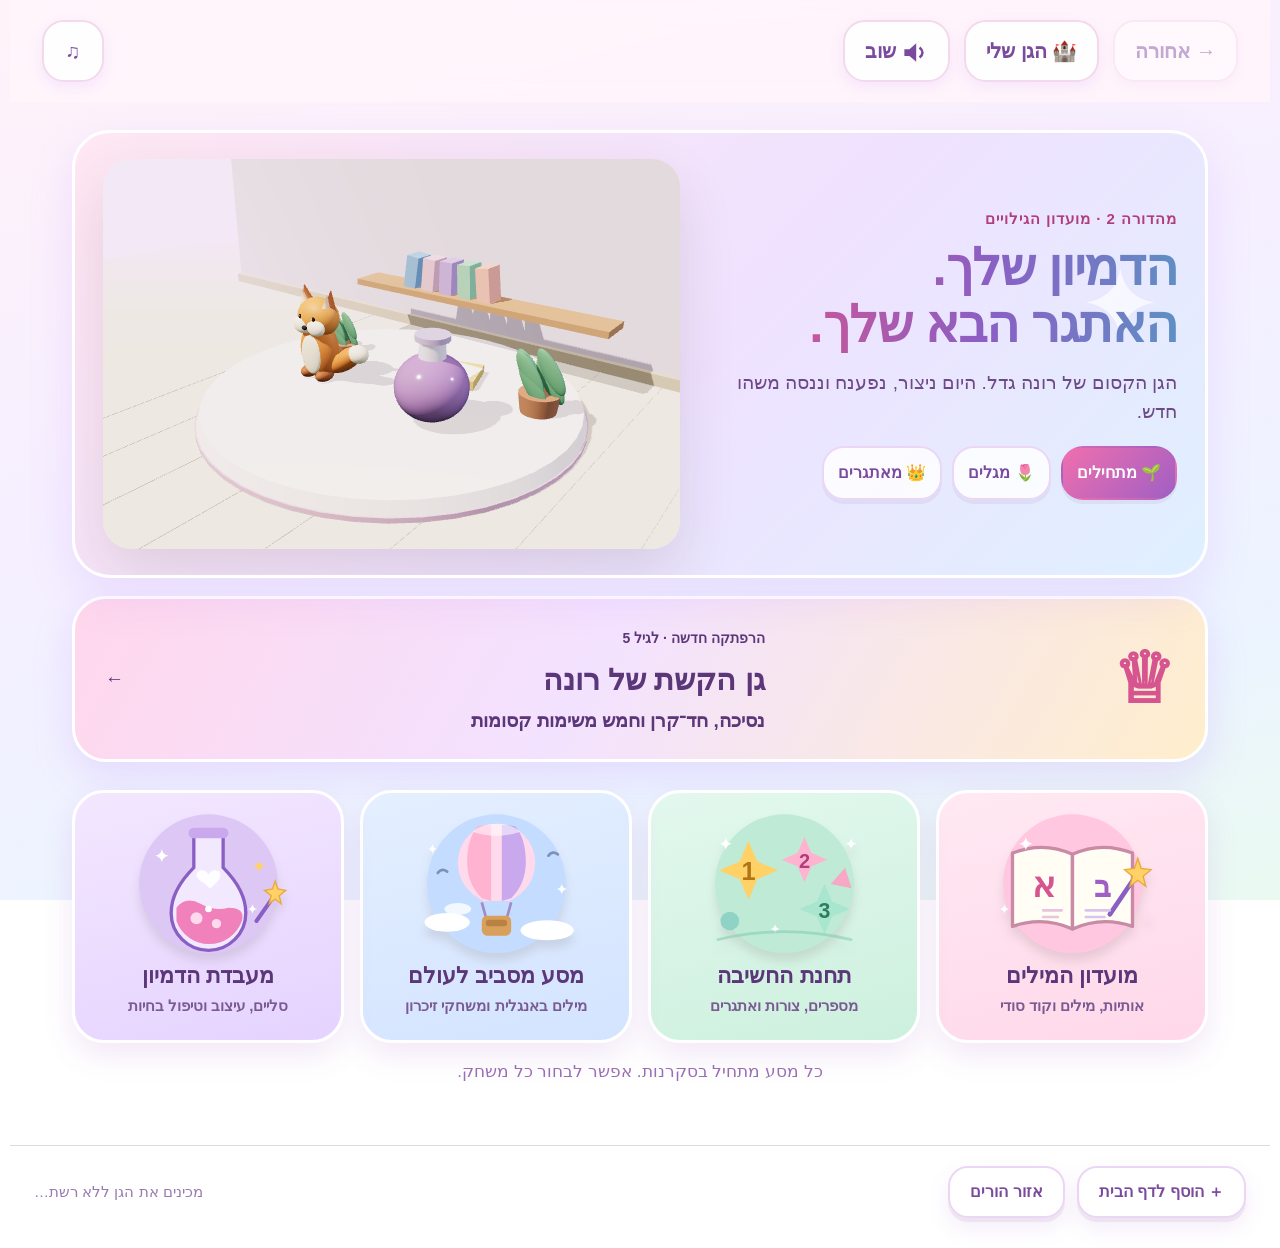
==== index.html @ da466447 "Update index.html" ====
<!doctype html><html lang="he" dir="rtl"><head><meta charset="utf-8"><meta name="viewport" content="width=device-width,initial-scale=1"><meta name="theme-color" content="#a05fc4"><meta name="description" content="בוחרים, משחקים ויוצרים: עולם קטן של אותיות, מספרים ואנגלית. בלי חשבונות, בלי פרסומות."><title>הגן הקסום של רונה</title><link rel="manifest" href="manifest.webmanifest"><link rel="icon" href="icon.svg"><link rel="stylesheet" href="style.css"><link rel="stylesheet" href="v2.css"><link rel="stylesheet" href="graphics.css"><link rel="stylesheet" href="village.css"><link rel="stylesheet" href="magic.css"></head><body><header><button id="home" aria-label="הביתה">🏰 <span>הגן שלי</span></button><button id="repeat" aria-label="לשמוע שוב את ההוראה">◖)) <span>שוב</span></button><button id="sound" aria-label="השתקת קול" aria-pressed="false">♫</button></header><main id="app" tabindex="-1"><section class="loading-state" role="status"><h1>מועדון הגילויים של רונה</h1><p>פותחים את המחברות ומכינים את המעבדות…</p></section></main><footer><button id="install">＋ הוסף לדף הבית</button><button id="parents">אזור הורים</button><span id="offline" role="status">מכינים את הגן ללא רשת…</span></footer><dialog id="modal"><div id="modalBody"></div><button id="closeModal">סגירה</button></dialog><audio id="voice" preload="none"></audio><script defer src="voice-0.js"></script><script defer src="voice-1.js"></script><script defer src="voice-2.js"></script><script defer src="voice-3.js"></script><script defer src="voice-4.js"></script><script defer src="voice-5.js"></script><script defer src="voice-6.js"></script><script defer src="voice-7.js"></script><script defer src="voice-8.js"></script><script defer src="voice-9.js"></script><script defer src="voice-10.js"></script><script defer src="voice-11.js"></script><script defer src="voice-12.js"></script><script defer src="app.js"></script><script defer src="voice-v2-0.js"></script><script defer src="voice-v2-1.js"></script><script defer src="voice-v2-2.js"></script><script defer src="voice-v2-3.js"></script><script defer src="voice-v2-4.js"></script><script defer src="voice-v2-5.js"></script><script defer src="voice-v2-6.js"></script><script defer src="voice-v2-7.js"></script><script defer src="voice-v2-8.js"></script><script defer src="voice-v2-9.js"></script><script defer src="voice-v2-10.js"></script><script defer src="voice-v2-11.js"></script><script defer src="voice-v2-12.js"></script><script defer src="voice-v2-13.js"></script><script defer src="voice-v2-14.js"></script><script defer src="voice-v2-15.js"></script><script defer src="voice-v2-16.js"></script><script defer src="voice-v2-17.js"></script><script defer src="voice-v2-18.js"></script><script defer src="voice-v2-19.js"></script><script defer src="voice-extra-0.js"></script><script defer src="voice-extra-1.js"></script><script defer src="voice-extra-2.js"></script><script defer src="voice-extra-3.js"></script><script defer src="v2.js"></script><script defer src="graphics-pack-0.js"></script><script defer src="graphics-pack-1.js"></script><script defer src="graphics-pack-2.js"></script><script defer src="graphics-pack-3.js"></script><script defer src="graphics-pack-4.js"></script><script defer src="graphics-pack-5.js"></script><script defer src="graphics-pack-6.js"></script><script defer src="graphics-pack-7.js"></script><script defer src="graphics-pack-8.js"></script><script defer src="graphics-pack-9.js"></script><script defer src="graphics-pack-10.js"></script><script defer src="graphics-pack-11.js"></script><script defer src="graphics-pack-12.js"></script><script defer src="graphics-pack-13.js"></script><script defer src="graphics.js"></script><script defer src="village-voice-0.js"></script><script defer src="village-voice-1.js"></script><script defer src="village-voice-2.js"></script><script defer src="village-voice-3.js"></script><script defer src="village-voice-4.js"></script><script defer src="village-voice-5.js"></script><script defer src="village-voice-6.js"></script><script defer src="village-voice-7.js"></script><script defer src="village-voice-8.js"></script><script defer src="village-voice-9.js"></script><script defer src="village-voice-10.js"></script><script defer src="village-voice-11.js"></script><script defer src="village-voice-12.js"></script><script defer src="village-voice-13.js"></script><script defer src="village-voice-14.js"></script><script defer src="village-voice-15.js"></script><script defer src="village-voice-16.js"></script><script defer src="village-voice-17.js"></script><script defer src="village.js"></script><script defer src="magic.js"></script><script defer src="voice-achernar-0.js"></script><script defer src="voice-achernar-1.js"></script><script defer src="voice-achernar-2.js"></script><script defer src="voice-achernar-3.js"></script><script defer src="voice-achernar-4.js"></script><script defer src="voice-achernar-5.js"></script><script defer src="voice-achernar-6.js"></script><script defer src="voice-achernar-7.js"></script></body></html>
---- style.css ----
:root{--ink:#332b42;--purple:#6b4d89;--light:#f8f2ff;--mint:#dcf1e6;--pink:#fce3e8;--gold:#ffdc91}*{box-sizing:border-box}body{margin:0;background:#fffaf3;color:var(--ink);font-family:Arial,'Noto Sans Hebrew',sans-serif;font-size:19px;line-height:1.5}button{font:inherit;color:inherit;cursor:pointer;min-width:56px;min-height:56px;border:0;border-radius:20px;background:white;padding:12px 20px;box-shadow:0 3px 0 #00000012;touch-action:manipulation}button:hover{filter:brightness(.97)}button:focus-visible{outline:4px solid var(--purple);outline-offset:4px}button:disabled{opacity:.55;cursor:default}header{display:flex;gap:10px;max-width:1100px;margin:auto;padding:16px 24px;align-items:center}header button{background:#eee7f5}header #sound{margin-inline-start:auto}main{max-width:1040px;margin:0 auto;padding:12px 26px 32px;min-height:68vh}h1{font-size:clamp(30px,5vw,48px);line-height:1.2;margin:10px 0 16px;letter-spacing:-1px}h2{font-size:28px;margin:10px 0}p{margin:8px 0 20px}.eyebrow{color:#756287;font-size:17px;font-weight:bold}.hero{display:flex;align-items:center;gap:25px;padding:10px 0 22px}.hero .art{width:145px;height:150px;flex:none}.hero p{max-width:480px;color:#6b6076}.worlds{display:grid;grid-template-columns:repeat(4,1fr);gap:18px}.world{padding:20px 12px;text-align:center;border-radius:32px;min-height:260px;border:2px solid #fff;box-shadow:0 5px 0 #59436610}.world .art{width:130px;height:145px;display:block;margin:auto}.world strong{display:block;font-size:22px}.world small{display:block;font-size:17px;margin-top:5px}.he{background:#eee4fa}.math{background:#e0f1e8}.en{background:#ffeacb}.studio{background:#ffe4eb}.activity-head{display:flex;gap:20px;align-items:center}.activity-head .art{height:110px;width:100px}.games{display:grid;grid-template-columns:repeat(3,1fr);gap:16px;margin-top:24px}.game-card{text-align:start;padding:24px;border:2px solid #eee3f3;min-height:115px}.game-card b{font-size:25px;display:block}.game-card small{font-size:17px}.panel{background:white;border:2px solid #eee6e0;border-radius:30px;padding:25px;margin-top:20px}.choices{display:grid;grid-template-columns:repeat(3,1fr);gap:15px;max-width:650px;margin:20px auto}.choice{min-height:100px;background:var(--light);font-size:52px;border:3px solid transparent}.choice.chosen,.selected{border:3px solid var(--purple)!important;background:#eee2fa}.instruction{text-align:center;font-size:27px;font-weight:bold;margin:14px 0}.tools{display:flex;gap:12px;flex-wrap:wrap;justify-content:center;margin:18px 0}.primary{background:var(--purple);color:white}.soft{background:var(--mint)}.feedback{min-height:45px;text-align:center;font-size:23px;color:#4a6755;margin:15px 0}.big-symbol{font-size:100px;text-align:center;line-height:1.3}.objects{display:flex;gap:10px;flex-wrap:wrap;justify-content:center;padding:12px;direction:ltr;max-width:650px;margin:auto}.object{font-size:44px;min-width:68px;min-height:68px;background:#fff4db;padding:7px;border:3px solid transparent}.object.selected{background:#d9ede1}.equation{direction:ltr;unicode-bidi:isolate;text-align:center;font-size:36px;font-weight:bold}.memory{display:grid;grid-template-columns:repeat(4,1fr);gap:12px;max-width:660px;margin:20px auto}.memory button{height:100px;background:#eae0f5;font-size:36px}.memory .matched{background:#dceee1}.puzzle{display:grid;grid-template-columns:repeat(2,100px);gap:6px;justify-content:center;direction:ltr}.piece{padding:0;height:100px;width:100px;background:#f0e6fc;overflow:hidden;border:3px solid transparent}.piece svg{width:100%;height:100%}.write-layout{display:grid;grid-template-columns:130px 1fr;gap:20px;align-items:start}.model{background:#f2eaf8;border-radius:24px;padding:10px;text-align:center}.model svg{width:100%;height:120px}.drawing{display:block;width:100%;height:340px;background:#fffdf7;border:3px solid #d9c9e9;border-radius:24px;touch-action:none}.swatch{width:56px;height:56px;border:3px solid #fff;padding:0}.swatch[aria-pressed=true]{outline:3px solid var(--purple)}.guide{color:#6e6475;font-size:16px}.recording{background:#fff0f1!important;border:3px solid #b34455!important}.record-row{border-top:1px solid #eee;padding-top:14px;margin-top:22px}.record-row p{font-size:16px;text-align:center}footer{max-width:1100px;margin:auto;padding:20px 24px 30px;display:flex;gap:12px;align-items:center;flex-wrap:wrap;color:#6e6475;font-size:15px}footer button{font-size:16px;background:#f1eaf5}footer span{margin-inline-start:auto}dialog{border:0;border-radius:28px;padding:28px;max-width:590px;width:calc(100% - 30px);color:var(--ink);max-height:90vh;overflow:auto}dialog::backdrop{background:#332b4277}dialog p{font-size:17px}dialog button{margin:5px}.flowers{font-size:30px}.song{white-space:pre-line;text-align:center;font-size:25px;line-height:1.9}.toast{text-align:center}.print-only{display:none}@media(min-width:1100px){.worlds{gap:22px}.world{min-height:290px}}@media(max-width:700px){body{font-size:18px}header{padding:12px;gap:8px}header button{padding:10px 13px}main{padding:8px 16px 20px}.hero{gap:12px}.hero .art{width:95px;height:120px}.hero p{font-size:17px}.worlds{grid-template-columns:repeat(2,1fr);gap:12px}.world{padding:16px 8px;min-height:220px;border-radius:26px}.world .art{width:110px;height:120px}.world strong{font-size:20px}.world small{font-size:15px}.games{grid-template-columns:repeat(2,1fr);gap:12px}.game-card{padding:16px}.game-card b{font-size:21px}.panel{padding:16px}.instruction{font-size:23px}.choice{font-size:42px;min-height:90px}.choices{gap:10px}.activity-head .art{width:75px;height:95px}.write-layout{grid-template-columns:1fr}.model{display:flex;align-items:center;justify-content:center;gap:12px}.model svg{width:80px;height:80px}.drawing{height:300px}.memory{gap:8px}.memory button{font-size:28px;height:82px;padding:6px}.object{font-size:36px;min-width:60px}footer{padding:14px 16px}footer span{width:100%;margin:0}.tools button{padding:10px 15px}.big-symbol{font-size:80px}}@media(max-width:350px){header span{display:none}.world strong{font-size:18px}.world .art{width:90px}.game-card b{font-size:19px}.panel{padding:12px}.choices{grid-template-columns:repeat(2,1fr)}}@media(prefers-reduced-motion:no-preference){.world:hover .art{transform:translateY(-5px);transition:.2s}.draw-stroke{stroke-dasharray:250;stroke-dashoffset:250;animation:trace 3s linear infinite}@keyframes trace{to{stroke-dashoffset:0}}}@media print{body>*{display:none!important}.print-only{display:block!important;direction:rtl}.print-only h1{font-size:35px}.print-row{display:flex;justify-content:space-around;font-size:100px;border-bottom:1px dotted #aaa;padding:25px}.trace{color:#ddd;-webkit-text-stroke:1px #777}}
[hidden]{display:none!important}main:focus{outline:none}.symbol-icon{width:1em;height:1em;display:inline-block;vertical-align:-.1em}.choice .symbol-icon{width:1.15em;height:1.15em}.memory .symbol-icon{width:1.4em;height:1.4em}.object .symbol-icon{width:1em;height:1em}
.menu-choice{position:relative;display:flex;gap:8px}.menu-choice .game-card{flex:1;width:100%;padding-inline-end:65px}.preview{position:absolute;inset-inline-end:8px;bottom:10px;background:#eee5f6;padding:8px;min-width:48px}.session-garden{display:flex;gap:5px;justify-content:center;min-height:30px}.session-garden .symbol-icon{width:30px;height:30px}.celebrate{animation:bloom .5s ease-out}.draw-stroke{animation-iteration-count:2!important;animation-fill-mode:forwards}.game-card b{font-size:24px}header{padding-top:max(16px,env(safe-area-inset-top))}@keyframes bloom{50%{transform:scale(1.12)}}@media(max-width:700px){.games{grid-template-columns:1fr}.game-card b{font-size:23px}.menu-choice .game-card{min-height:95px}.preview{bottom:20px}.drawing{height:340px}.record-row p{font-size:17px;color:#574d61}}
@page{size:A4;margin:15mm}@media print{.print-only h1{font-size:28px}.print-row{font-size:86px;padding:18px;break-inside:avoid}.print-only p{font-size:16px}.print-row .trace{color:#ddd!important}}
.choice small{font-weight:normal;line-height:1.8}.piece{border-radius:16px}.session-garden:empty{min-height:8px}
.lotto{display:grid;grid-template-columns:repeat(3,1fr);gap:12px;max-width:540px;margin:auto}.lotto .choice{min-height:92px;font-size:40px}.lotto .matched{background:#dcf1e6;border:3px solid #497b65}.home-garden{display:flex;flex-wrap:wrap;gap:5px;margin-top:20px;align-items:center}.home-garden .symbol-icon{width:32px;height:32px}.sequential{stroke-dasharray:1!important;stroke-dashoffset:1;animation-timing-function:linear;animation-fill-mode:forwards}@keyframes stroke0{0%{stroke-dashoffset:1}30%,100%{stroke-dashoffset:0}}@keyframes stroke1{0%,33%{stroke-dashoffset:1}63%,100%{stroke-dashoffset:0}}@keyframes stroke2{0%,66%{stroke-dashoffset:1}96%,100%{stroke-dashoffset:0}}
---- v2.css ----
:root{--ink:#243346;--purple:#536b91;--light:#f0f4f8;--mint:#d9ece5;--gold:#e9bd72}body{background:#f5f3ef;color:var(--ink);font-size:18px}button{border-radius:12px;min-height:52px;box-shadow:none;border:1px solid #dce1e5;font-weight:600}header{max-width:1260px;padding:20px 32px;border-bottom:1px solid #d9dde1}header button,footer button{background:transparent}main{max-width:1200px;padding:28px 32px 45px}h1{font-size:clamp(30px,4.3vw,52px);letter-spacing:-1px;line-height:1.12}h2{font-size:26px}.eyebrow{color:#607085;letter-spacing:.5px;font-size:14px}.v2hero{justify-content:space-between;min-height:310px;gap:50px}.v2hero>div{max-width:650px}.v2hero h1{font-size:clamp(35px,4.7vw,64px);line-height:1.1}.v2hero p{font-size:19px;max-width:550px}.scene{width:220px;flex:none}.v2hero>.scene{width:290px}.worlds{gap:18px}.world{position:relative;padding:15px 20px 22px;text-align:right;border-radius:18px;border:1px solid #fff;min-height:330px;box-shadow:0 5px 20px #26364b08}.world .scene{width:100%;height:180px;display:block;margin:0 auto 8px}.world strong{font-size:23px;line-height:1.2}.world small{font-size:15px;min-height:45px;margin:12px 0}.world-number{position:absolute;top:15px;right:17px;font-size:13px;letter-spacing:2px}.enter{display:block;font-size:14px}.he{background:#f3e3c9}.math{background:#dcece7}.en{background:#dee5f3}.studio{background:#eadff0}.discovery{padding:22px 0;color:#687587;font-size:16px}.levelbar{display:flex;gap:6px;flex-wrap:wrap}.levelbar button{font-size:15px;min-height:44px;padding:8px 16px;background:transparent;border-color:#b7c1ce}.levelbar button[aria-pressed=true]{background:#263e58;color:#fff;border-color:#263e58}.activity-head{gap:30px}.activity-head>.scene{width:180px}.games{grid-template-columns:repeat(2,1fr);gap:16px}.game-card{min-height:148px;padding:26px 74px 26px 65px!important;position:relative;background:#fff;border:1px solid #dce1e5;border-radius:16px}.game-number{position:absolute;right:22px;top:32px;font-size:18px;color:#8390a0}.game-card b{font-size:25px}.game-card small{font-size:17px;color:#6b7888;display:block;margin-top:8px}.game-arrow{position:absolute;left:24px;top:28px}.preview{bottom:12px;background:#f1f4f8;border:0;min-width:44px;min-height:44px;padding:8px}.title-row{display:flex;justify-content:space-between;align-items:center;gap:12px}.mission{font-size:14px;background:#e4e9ee;border-radius:30px;padding:7px 14px;white-space:nowrap}.top-tools{justify-content:space-between;margin:16px 0}.top-tools>button{min-height:44px;font-size:15px}.panel{border:1px solid #dae0e6;border-radius:20px;box-shadow:0 12px 36px #24334605;padding:28px;background:#fff}.instruction{font-size:23px;font-weight:500;line-height:1.5}.choice{background:#eef3f7;border-radius:14px;border:2px solid transparent;font-size:48px}.feedback{color:#345d5c;font-size:21px}.feedback:empty{min-height:0;margin:0}.success-mark{display:inline-grid;place-items:center;background:#d9ece4;border-radius:50%;width:35px;height:35px;margin-left:8px}.primary{background:#2f536d;color:#fff;border-color:#2f536d}.game-write,.game-firstwords{background:#fffdf7}.notebook-label{font-size:40px;font-weight:bold;margin-bottom:14px}.notebook-label small{font-size:14px;font-weight:normal;color:#718092;display:block}.drawing.notebook{height:410px;border:1px solid #b9cbd9;border-radius:8px}.word-postcard{text-align:center;background:#f3e7d3;border-radius:14px;padding:24px}.word-model{font-size:62px;font-weight:bold;letter-spacing:8px}.word-slots{min-height:80px;font-size:52px;letter-spacing:14px;border-bottom:2px dashed #a69b83;max-width:450px;margin:auto}.letter-bank{display:flex;justify-content:center;gap:12px;flex-wrap:wrap}.letter-tile{font-size:36px;background:#fffaf0;width:72px;min-height:78px;border-bottom:4px solid #ddcda6}.blueprint{background:#e7f0f4;border-radius:16px;padding:24px;text-align:center}.shape-model{display:flex;justify-content:center;align-items:center;gap:10px;direction:ltr;min-height:150px}.geo{width:100px;height:100px}.shape-model>.geo:only-child{width:150px;height:150px}.shape-model .geo{max-width:19%}.missing{font-size:55px;color:#8b9fac}.shape-choices{grid-template-columns:repeat(4,1fr)}.shape-choices button{padding:14px}.shape-choices .geo{width:100%;max-width:100px}.rich-memory{max-width:800px;gap:12px}.rich-memory button{aspect-ratio:1.1;height:auto;min-height:95px;background:#344e70;color:white;border:2px solid #425e7f;border-radius:14px;box-shadow:0 4px 0 #273f5d;padding:12px}.rich-memory .flipped{background:#f6f3ea;color:#283b50;border-color:#d4cabc}.rich-memory .matched{background:#dcece4;border-color:#629484;box-shadow:0 4px 0 #9dbbad}.card-back{font-size:36px;color:#d6b67d}.card-back small{display:block;font-size:8px;letter-spacing:2px;color:#f2f3f6}.memory-header{display:flex;justify-content:space-between;gap:12px;font-size:16px}.dots{font-size:20px;line-height:1.5;display:block;word-break:break-all}.rich-memory .symbol-icon{width:65px;height:65px}.lab-layout,.fashion-layout{display:grid;grid-template-columns:1.5fr 1fr;gap:25px}.slime-stage{background:#f0e8f4;border-radius:16px;display:flex;flex-direction:column;justify-content:center;padding:15px}.lab-tag{font-size:11px;letter-spacing:1px;color:#796c86;display:block;text-align:center}#slimeSvg{width:100%;min-height:260px}.lab-controls{padding:10px}.lab-controls>button{width:100%;margin:8px 0}.slime-stage p{font-size:16px;text-align:center}.lab-controls .tools{justify-content:start}.stir{animation:stir .5s ease-out}@keyframes stir{25%{transform:rotate(3deg)}75%{transform:rotate(-3deg)}}.runway{background:linear-gradient(140deg,#d9e5ef,#f0e4db);border-radius:16px;text-align:center;padding:18px;position:relative}.fashion-doll{width:100%;max-width:320px;height:440px}.wardrobe h3{font-size:16px;color:#738092;margin:12px 0 5px}.wardrobe .tools{justify-content:start;gap:7px;margin:8px 0}.wardrobe button{font-size:15px;padding:8px 14px;min-height:45px}.wardrobe button[aria-pressed=true]{background:#dce8ef;border-color:#456d8a}#fashionCaption{font-size:16px}.zoo-scene{background:#dce7d5;border-radius:16px;height:330px;position:relative;overflow:hidden}.zoo-sky{position:absolute;inset:0 0 40%;background:#d9edf2}.zoo-scene:before,.zoo-scene:after{content:'';position:absolute;border-radius:50%;background:#89ac8e;width:170px;height:240px;top:40px;left:-40px}.zoo-scene:after{left:auto;right:-60px;background:#67988a}#animal{position:absolute;width:140px;height:140px;bottom:55px;left:calc(50% - 70px)}#animal .symbol-icon{width:100%;height:100%}.habitat{position:absolute;bottom:25px;left:10%;right:10%;display:flex;justify-content:space-around;align-items:end}.habitat span{font-size:14px;padding:10px 22px;background:#d49f6d;border-radius:0 0 40px 40px;color:#4b3c2d}.habitat .water-bowl{background:#78aebd}.habitat .shelter{border-radius:40px 40px 0 0;background:#b49270;padding:30px}.care-status{text-align:center;margin-top:20px}.care-step{display:inline-block;font-size:15px;padding:8px 14px;margin:4px;background:#f1f3f5;border-radius:20px}.care-step.complete{background:#d5e9dd}.bead-pattern{display:flex;justify-content:center;gap:10px;direction:ltr}.bead-pattern>span{width:28px;height:28px;border-radius:50%;display:block}#bracelet{width:100%;height:340px;max-width:650px;margin:auto;display:block}.game-beads{background:#faf5ef}.game-memory{background:#edf1f6}.game-zoo{background:#f8faf5}.game-slime{background:#faf7fc}.game-dress{background:#faf7f7}.game-shapes{background:#f5f9fb}footer{max-width:1260px;border-top:1px solid #d9dde1}.art{filter:saturate(.75)}
@media(max-width:800px){.worlds{grid-template-columns:repeat(2,1fr)}.v2hero{gap:20px}.v2hero>.scene{width:210px}.world{min-height:280px}.world .scene{height:140px}.lab-layout,.fashion-layout{grid-template-columns:1fr}.fashion-doll{height:370px}.wardrobe{padding:5px}.games{grid-template-columns:1fr}}
@media(max-width:540px){main{padding:18px 14px 30px}header{padding:12px}.v2hero{position:relative;display:block;padding-top:0}.v2hero h1{font-size:37px}.v2hero>div{position:relative;z-index:1}.v2hero>.scene{display:none}.v2hero p{font-size:17px}.world{padding:12px;min-height:280px}.world strong{font-size:20px}.world small{font-size:14px}.world .scene{height:125px}.world-number{font-size:10px}.activity-head{gap:10px}.activity-head>.scene{width:100px}.activity-head h1{font-size:30px}.activity-head p{font-size:16px}.levelbar{gap:5px}.levelbar button{font-size:14px;padding:7px 10px}.top-tools{justify-content:start}.panel{padding:16px}.game-card{padding-right:64px!important}.game-card b{font-size:23px}.title-row{align-items:start}.mission{font-size:12px;padding:6px 9px}h1{font-size:32px}.instruction{font-size:21px}.shape-choices{grid-template-columns:repeat(2,1fr)}.shape-model .geo{height:65px}.shape-model{gap:4px;min-height:100px}.blueprint{padding:12px}.rich-memory{gap:8px}.rich-memory button{min-height:62px;padding:5px}.rich-memory .symbol-icon{width:43px;height:43px}.card-back{font-size:26px}.card-back small{font-size:6px;letter-spacing:0}.memory-header{font-size:14px}.drawing.notebook{height:350px}.lab-controls{padding:0}.letter-tile{width:56px;min-height:65px}.letter-bank{gap:8px}.word-model{font-size:48px}.word-slots{font-size:42px;letter-spacing:8px}.word-postcard{padding:15px}.dots{font-size:13px}.zoo-scene{height:270px}.feedback{font-size:19px}.notebook-label{font-size:32px}}
@media(prefers-reduced-motion:reduce){*,*:before,*:after{animation:none!important;transition:none!important}}
.reward-label{display:block;font-size:16px;margin:10px 0;color:#607f77}.collection-shelf{border-top:1px solid #d3dbe0;padding:24px 0}.collection-shelf p{font-size:15px;color:#718092}.collection-shelf>div{display:flex;gap:12px;flex-wrap:wrap}.collection-badge{padding:18px;background:#e6e4dc;border:1px solid #d3cbb9;border-radius:16px;text-align:center;font-size:15px}.collection-badge b{display:block;font-size:30px;color:#b48c46}.legacy-scene{display:flex;gap:15px;align-items:center;padding:10px 20px;margin:-5px 0 18px;background:#e4edf1;border-radius:12px;font-size:17px;color:#51697e}.legacy-scene .scene{height:95px;width:120px}.game-lotto{background:#f0f5f1}.game-shop{background:#f4ede2}.game-quantity{background:#e8f0ec}.game-english,.game-alphabet{background:#e9eff8}.game-puzzle,.game-find{background:#f8f1e4}.game-draw{background:#efe9f3}.game-song{background:#e8eef6}.game-puzzle .puzzle{filter:saturate(.65)}.game-lotto .lotto button{border:1px solid #b6c9c3;background:#e0ece7}.game-shop .object,.game-quantity .object{background:#e2e7db;border-color:#d2dacb}.skip-voice{font-size:14px!important;min-height:44px!important;padding:6px 12px}.recipe{font-size:19px;line-height:1.6;background:#fff8;border-radius:10px;padding:15px;margin:12px 0}.writing-cue{font-size:15px;color:#566e88;margin:0 0 8px}.habitat-detail{position:absolute;left:20px;top:20px;z-index:1;padding:14px;background:#fff9;border-radius:12px;font-size:17px}.zoo-scene[data-animal=ציפור]{background:repeating-linear-gradient(25deg,#a8bd94 0 25px,#b8cba7 25px 50px)}.zoo-scene[data-animal=חתולה]{background:#d3bca3}.zoo-scene[data-animal=חתולה] .zoo-sky{background:#f1e6dc}.unlock-note .symbol-icon{width:30px;height:30px}.shape-model .geo{filter:drop-shadow(0 4px 0 #1232)}
@media(min-width:850px){main.compact-notebook{padding-top:8px}.compact-notebook .eyebrow{font-size:12px}.compact-notebook h1{font-size:28px;margin:6px 0}.compact-notebook .top-tools{margin:7px 0;gap:8px}.compact-notebook .panel{margin-top:8px;padding:14px 20px}.compact-notebook .instruction{font-size:18px;margin:4px 0 8px}.compact-notebook .notebook-label{font-size:23px;margin:0 0 3px}.compact-notebook .drawing.notebook{height:245px}.compact-notebook .tools{margin:8px 0}.compact-notebook .record-row{margin-top:8px;padding-top:4px}.compact-notebook .record-row p{margin:4px 0;font-size:14px}.compact-notebook .record-row button{min-height:44px;padding:7px 12px}.compact-notebook .guide{font-size:13px;margin:6px 0}.compact-notebook .writing-cue{margin:0 0 4px}}
.loading-state{padding:35px 0;min-height:300px}.loading-state p{color:#64768a}.piece.selected{outline:5px solid #2f617b;outline-offset:3px;box-shadow:0 0 0 10px #d0e8ed;border-color:#264d69!important}.gate-question{font-size:30px;text-align:center}#adultAnswer{display:block;min-height:48px;width:100%;max-width:200px;margin:12px auto;border:2px solid #8598ab;border-radius:10px;font:inherit;padding:8px}
---- graphics.css ----
/* Three-dimensional spaces preserve the existing accessible game controls. */
.render-stage{position:relative;overflow:hidden;background:#f3e8f5;isolation:isolate}.render-stage>canvas{display:block;width:100%;height:100%;position:absolute;inset:0;touch-action:pan-y;z-index:1}.home-3d{width:55%;height:390px;flex:none;border-radius:28px;box-shadow:0 25px 55px #44312820}.hero-3d{gap:28px;align-items:center}.hero-3d>div:first-child{width:45%}.hero-3d>.scene{display:none}.hero-3d h1{font-size:clamp(35px,4vw,57px)}.hero-3d .home-3d{order:2}.render-stage.has-3d #slimeSvg,.render-stage.has-3d #doll,.render-stage.has-3d .zoo-sky,.render-stage.has-3d #animal,.render-stage.has-3d .habitat-detail{opacity:0;pointer-events:none}.slime-stage.render-stage{min-height:480px;padding:0}.slime-stage.render-stage canvas{height:100%;z-index:0}.slime-stage.has-3d .lab-tag{position:absolute;top:14px;left:10px;right:10px;z-index:2;background:#fff9;padding:8px;border-radius:12px}.slime-stage.has-3d .recipe{position:absolute;top:46px;left:14px;right:14px;z-index:2;background:#fffD;box-shadow:0 5px 15px #44312810;margin:0;font-size:16px}.slime-stage.has-3d #labStatus{position:absolute;bottom:8px;left:14px;right:14px;z-index:2;background:#fffD;padding:10px;border-radius:12px;margin:0;font-size:15px}.runway.render-stage{min-height:560px;padding:0}.runway.has-3d .lab-tag{position:absolute;top:14px;left:14px;right:14px;z-index:2;background:#fffA;padding:8px;border-radius:12px}.runway.has-3d #fashionCaption{position:absolute;bottom:0;left:14px;right:14px;z-index:2;background:#fffD;padding:12px;border-radius:12px;font-size:15px}.zoo-scene.render-stage{height:410px;border-radius:20px;box-shadow:inset 0 0 50px #41534220}.render-failed:after{content:'תצוגת איור מותאמת למכשיר';position:absolute;bottom:8px;left:12px;font-size:12px;color:#536b7d}.lab-controls{background:#fffA;border-radius:18px;padding:18px}.world{box-shadow:0 10px 25px #26364b12,inset 0 1px 0 #fff;transition:transform .2s}.world:hover{transform:translateY(-4px)}.world .scene{filter:drop-shadow(0 8px 5px #48352d20)}.game-card{box-shadow:0 8px 20px #27354d07}.panel{box-shadow:0 15px 40px #2433460a}body{background:radial-gradient(ellipse at 15% 0,#e5e8e8,transparent 50%),#f5f2ee}
@media(max-width:800px){.hero-3d{flex-direction:column;align-items:stretch;gap:16px}.hero-3d>div:first-child{width:100%}.hero-3d .home-3d{width:100%;height:330px}.hero-3d h1{font-size:40px}.hero-3d h1 br{display:none}.slime-stage.render-stage{min-height:440px}.runway.render-stage{min-height:520px}.zoo-scene.render-stage{height:350px}}
@media(max-width:540px){.home-3d{border-radius:18px}.hero-3d .home-3d{height:280px}.hero-3d h1{font-size:34px}.slime-stage.render-stage{min-height:390px}.slime-stage.has-3d .recipe{font-size:15px}.runway.render-stage{min-height:490px}.zoo-scene.render-stage{height:320px}}
@media(prefers-reduced-motion:reduce){.world{transition:none}}
.hero-3d>div:first-child{width:calc(45% - 14px);min-width:0}.hero-3d .home-3d{width:calc(55% - 14px)}.render-stage.render-failed>canvas{display:none}@media(max-width:800px){.hero-3d>div:first-child,.hero-3d .home-3d{width:100%}}
@media(max-width:800px){.hero-3d h1 br{display:block}.hero-3d h1 br:after{content:' '}}
.slime-stage.has-3d>canvas{touch-action:none!important}
---- village.css ----
.village-entry{width:100%;display:flex;align-items:center;justify-content:space-between;gap:16px;margin:18px 0 28px;padding:24px 30px;text-align:right;border:2px solid #d6b2e2;background:linear-gradient(125deg,#f2ddf0,#f8efda 50%,#d7eaf0);box-shadow:0 10px 30px #81629d18;color:#51365e}.village-entry strong{display:block;font-size:30px;margin:5px 0}.village-entry small{font-size:14px}.village-medal{font-size:70px;color:#a56caa}.fairy-game{max-width:1100px;margin:auto}.fairy-heading{display:flex;justify-content:space-between;align-items:center;gap:10px}.fairy-heading h1{font-size:clamp(27px,5vw,44px);margin:8px 0;color:#553862}.fairy-heading small{color:#795d82}.fairy-heading button{font-size:30px;min-width:60px;min-height:60px}.fairy-progress{display:flex;justify-content:center;gap:12px;margin:12px 0}.fairy-progress span{font-size:24px;background:#ece4ef;padding:10px 20px;border-radius:24px;opacity:.55}.fairy-progress .current{background:#f9e8bb;box-shadow:0 0 0 2px #d5b16c;opacity:1}.fairy-progress .done{background:#d6ede1;opacity:1}#fairyStage{height:440px;border-radius:30px;overflow:hidden;position:relative;background:linear-gradient(#e4d6f5,#bbdecd);box-shadow:0 12px 35px #977bb62a}#fairyStage canvas{display:block;width:100%;height:100%}.fairy-fallback{height:100%;display:grid;place-content:center}.fairy-fallback svg{width:100%;height:100%}#fairyStage.ready .fairy-fallback{display:none}.fairy-task{display:flex;align-items:center;gap:16px;margin:20px 0 12px}.fairy-task h2{font-size:24px;margin:0 0 6px}.fairy-task p{font-size:19px;margin:0;line-height:1.5}.fairy-task button{min-width:64px;min-height:64px;background:#e6d9f4}.fairy-actions{display:flex;gap:12px;justify-content:center;flex-wrap:wrap}.fairy-actions button{min-width:100px;min-height:80px;font-size:30px;background:#fff8e8;border:2px solid #d7bbdc;border-radius:22px;color:#594168;touch-action:manipulation;box-shadow:0 5px 0 #dbc5de}.fairy-actions button:active{transform:translateY(3px);box-shadow:0 2px 0 #dbc5de}.bridge-model{flex-basis:100%;text-align:center;font-size:20px}.bridge-model b{font-size:36px;margin-right:10px}#vStatus{min-height:30px;text-align:center;font-size:20px;color:#655074}.fairy-actions button:focus-visible{outline:4px solid #64509a;outline-offset:4px}@media(max-width:600px){.village-entry{padding:16px;gap:10px}.village-entry strong{font-size:24px}.village-entry span span{font-size:15px}.village-medal{font-size:45px}.fairy-heading h1{font-size:27px}.fairy-progress span{padding:8px 16px}#fairyStage{height:320px;border-radius:24px}.fairy-task{gap:10px;margin:16px 0}.fairy-task h2{font-size:22px}.fairy-task p{font-size:17px}.fairy-actions{gap:10px}.fairy-actions button{min-width:85px;min-height:76px;font-size:27px}}@media(prefers-reduced-motion:reduce){.fairy-actions button:active{transform:none}}

.fairy-actions button{display:flex;align-items:center;justify-content:center;gap:12px;padding:12px 22px}.fairy-progress span{display:flex;align-items:center;justify-content:center;min-width:64px}.fairy-progress svg{width:28px;height:28px}

.fairy-progress{gap:8px}.fairy-progress span{min-width:44px;padding:8px 12px}.name-model{font-size:48px!important;letter-spacing:8px;color:#6f4789}.fairy-progress span:nth-child(n+4){font-weight:700;font-size:25px}
---- magic.css ----
/* שכבת הקסם — עיצוב נסיכות וקסם אחיד לכל האפליקציה */
:root{--ink:#4a2d63;--plum:#4a2d63;--purple:#a05fc4;--pink:#f06fae;--gold:#e8a93d;--lilac:#c9a8ee}
body{background:linear-gradient(165deg,#fff3f9 0%,#f6efff 42%,#ecf4ff 78%,#eafaf1 100%);background-attachment:fixed;color:var(--ink);font-size:19px}
button{border-radius:24px;border:0;font-weight:700;box-shadow:0 4px 0 #4a2d6312,0 10px 22px #a05fc41c;touch-action:manipulation}
button:active{transform:translateY(3px);box-shadow:0 1px 0 #4a2d6312}
button:focus-visible{outline:4px solid #d6548f;outline-offset:3px}
/* כפתורי הכותרת */
header{border-bottom:0;justify-content:center;gap:14px}
header button{background:#fffffff0;border:2px solid #f3d9ec;border-radius:22px;color:#7a4a9e;min-width:62px;min-height:62px;font-size:20px;box-shadow:0 5px 14px #c084fc26}
/* גיבור מסך הבית */
.v2hero{background:linear-gradient(135deg,#ffe7f3 0%,#efe2ff 55%,#dff0ff 100%);border-radius:38px;border:3px solid #fff;box-shadow:0 16px 44px #c084fc30;position:relative;overflow:hidden;min-height:0;padding:26px 28px}
.v2hero .eyebrow{color:#b03e7e;font-size:15px;letter-spacing:1px}
.v2hero h1{background:linear-gradient(92deg,#d6548f 10%,#8a5fc4 60%,#5f8fc4);-webkit-background-clip:text;background-clip:text;color:transparent}
.v2hero p{color:#6d4a86}
.hero-sparkles{position:absolute;inset:0;pointer-events:none;z-index:0}
.v2hero>div,.v2hero>.scene, .v2hero canvas{position:relative;z-index:1}
/* כרטיסי העולמות */
.worlds{gap:16px}
.world{border-radius:32px;border:3px solid #fff;box-shadow:0 12px 30px #a05fc424;min-height:0;padding:16px 12px 22px;text-align:center}
.world.he{background:linear-gradient(165deg,#ffe9f3,#ffd8e9)}
.world.math{background:linear-gradient(165deg,#e3f8ee,#cdf0de)}
.world.en{background:linear-gradient(165deg,#e4efff,#d3e4ff)}
.world.studio{background:linear-gradient(165deg,#f3e7ff,#e5d3ff)}
.world .scene{width:88%;height:150px;margin:0 auto 4px}
.world strong{font-size:22px;color:#5b3678}
.world small{color:#7a5a92;min-height:0;margin:6px 0 0}
.world-number,.enter{display:none}
/* בחירת רמה */
.levelbar{gap:10px}
.levelbar button{border-radius:22px;background:#ffffffd9;border:2px solid #ecd6f5;color:#7a4a9e;min-height:56px;font-size:18px;padding:10px 20px;box-shadow:0 4px 0 #4a2d6310}
.levelbar button[aria-pressed=true]{background:linear-gradient(135deg,#f06fae,#a05fc4);color:#fff;border-color:transparent}
.discovery{color:#9a6fb5;text-align:center;font-size:17px;padding:16px 0}
/* תפריט המשחקים */
.activity-head .scene{filter:drop-shadow(0 8px 16px #a05fc430)}
.game-card{border-radius:28px!important;border:2px solid #fff;background:linear-gradient(150deg,#ffffff,#fdf2fa)!important;box-shadow:0 10px 26px #a05fc41e;padding:20px 18px!important;min-height:130px}
.game-card b{font-size:23px;color:#5b3678;display:flex;align-items:center;gap:12px}
.game-card small{color:#8a6aa2}
.game-icon{width:56px;height:56px;flex:none;border-radius:18px;display:grid;place-items:center;box-shadow:inset 0 0 0 2px #ffffffb0}
.game-icon svg{width:44px;height:44px}
#app[data-theme=he] .game-card{background:linear-gradient(150deg,#fff,#ffedf5)!important}
#app[data-theme=math] .game-card{background:linear-gradient(150deg,#fff,#e9faf1)!important}
#app[data-theme=en] .game-card{background:linear-gradient(150deg,#fff,#eaf3ff)!important}
#app[data-theme=studio] .game-card{background:linear-gradient(150deg,#fff,#f3ebff)!important}
.menu-choice .preview{background:#ffd9ec;border-radius:18px;min-width:56px;min-height:56px;position:static;margin-inline-start:8px;flex:none;box-shadow:0 4px 0 #4a2d6310}
/* מסך משחק */
.mission{background:#ffe3f1;color:#b03e7e;border-radius:22px;font-size:15px;padding:8px 16px}
.top-tools{margin:10px 0 14px}
.top-tools>button{background:#ffffffe6;border:2px solid #ecd6f5;color:#7a4a9e;border-radius:20px}
.panel{border-radius:30px;border:2px solid #f3e4f8;box-shadow:0 14px 34px #a05fc418;padding:22px}
#app[data-theme=he] .panel{background:#fffbfd;border-color:#ffd9ea}
#app[data-theme=math] .panel{background:#f7fdf9;border-color:#cdeede}
#app[data-theme=en] .panel{background:#f8fbff;border-color:#d4e4fb}
#app[data-theme=studio] .panel{background:#fbf7ff;border-color:#e4d2fb}
.instruction{color:#5b3678}
.choice{background:#fff;border:3px solid #f3d9ec;border-radius:24px;box-shadow:0 5px 0 #4a2d630f}
.choice.chosen,.choice.selected,.selected{border-color:#d6548f!important;background:#ffe9f4!important}
.primary{background:linear-gradient(135deg,#f06fae,#a05fc4);border:0;color:#fff;box-shadow:0 5px 0 #7c3f9e55}
.soft{background:#e3f6ec;border:2px solid #bfe8d2}
.feedback{color:#8a4fa8}
.success-mark{background:#ffd9ec;color:#b03e7e}
.object{background:#fff8fb;border:3px solid #f3d9ec;border-radius:18px}
.object.selected{background:#ffe3f1;border-color:#d6548f}
.memory button{background:#f3e6fb;border-radius:20px;border:3px solid #fff}
.memory .matched{background:#d8f3e4}
.letter-tile{background:#fff;border-radius:16px;border-bottom:4px solid #e8c4de}
.word-postcard{background:linear-gradient(150deg,#fff3e2,#ffe3f0);border-radius:24px}
/* כניסת גן הקשת */
.village-entry{border:3px solid #fff;background:linear-gradient(120deg,#ffd7ec,#f3e2ff 45%,#ffeecc);border-radius:34px;box-shadow:0 14px 38px #c084fc38;color:#5b3678}
.village-medal{color:#d6548f}
/* כותרת תחתונה */
footer{justify-content:center;color:#9a7aae}
footer button{background:#ffffffd9;border:2px solid #ecd6f5;color:#7a4a9e;border-radius:20px}
@media(max-width:700px){
.world .scene{height:120px}
.world strong{font-size:19px}
.world small{font-size:14px}
.v2hero{padding:20px 18px;border-radius:30px}
.panel{padding:16px;border-radius:24px}
.game-card b{font-size:20px}
.game-icon{width:50px;height:50px}
header button{min-width:56px;min-height:56px;font-size:18px;padding:10px 14px}
}
/* תיקוני סבב 1 */
.menu-choice{align-items:stretch}
.menu-choice .preview{position:absolute;inset-inline-end:12px;bottom:14px;background:#ffd9ec;border-radius:18px;min-width:56px;min-height:56px;box-shadow:0 4px 0 #4a2d6310;color:#b03e7e}
.menu-choice .game-card{padding-inline-end:82px!important}
.levelbar{flex-wrap:nowrap;overflow-x:auto}
.levelbar button{font-size:16px;padding:10px 14px;white-space:nowrap}
@media(max-width:700px){.levelbar button{font-size:15px;padding:8px 12px;min-height:50px}}
/* סבב 2: הסרת מספור, תיקון שורת רמות */
.game-number{display:none!important}
.levelbar{flex-wrap:wrap;overflow-x:visible}
.levelbar button{min-height:54px}
/* סבב 3: גרפיקת משחקים */
.rich-memory button{background:linear-gradient(150deg,#c9a8ee,#a05fc4);border:3px solid #fff;border-radius:22px;box-shadow:0 5px 0 #a78fd0;color:#fff}
.rich-memory .flipped{background:#fff7fb;color:#5b3678;border-color:#f3d9ec}
.rich-memory .matched{background:#d8f3e4;border-color:#7cc7ae;box-shadow:0 5px 0 #9dcbb2;color:#2e7d5b}
.lotto button{background:#fff;border:3px solid #cdeede;border-radius:22px;color:#4a2d63;box-shadow:0 5px 0 #4a2d6310}
.lotto .matched{background:#d8f3e4;border-color:#4f9fa0}
.blueprint{background:#f3ecff;border:2px solid #e4d2fb;border-radius:22px}
/* סבב 4: סרגל עליון קומפקטי בטלפון + חימום פרטים */
@media(max-width:700px){
main{padding:12px 10px 26px}
main>.eyebrow{font-size:12px;letter-spacing:.3px;margin:0 0 2px}
.title-row{margin:2px 0 4px;align-items:center}
.title-row h1{font-size:24px;letter-spacing:0;margin:0}
.mission{font-size:12px;padding:5px 10px}
.top-tools{display:flex;flex-wrap:nowrap;align-items:center;gap:6px;overflow-x:auto;margin:6px 0 10px;padding:2px 2px 8px;justify-content:start}
.top-tools>button{flex:none;min-height:46px;font-size:13px;padding:6px 12px;border-radius:16px}
.top-tools .levelbar{flex:none;display:flex;flex-wrap:nowrap;gap:5px}
.top-tools .levelbar button{min-height:46px;font-size:13px;padding:6px 10px;border-radius:16px;white-space:nowrap}
.skip-voice{min-height:46px!important;font-size:13px!important}
.panel{margin-top:2px}
}
/* חרוזים: חוט זהב וחרוזים מבריקים */
.game-beads{background:#fdf6fb}
.bead-pattern>span{box-shadow:inset -4px -5px 8px #00000026,0 2px 3px #4a2d6326;border:2px solid #fff}
#bracelet ellipse{stroke:#e3b95c;stroke-width:9;filter:drop-shadow(0 3px 3px #4a2d6324)}
#beadArt>circle{stroke:#ffffffb8;stroke-width:3;filter:drop-shadow(0 3px 3px #4a2d6330)}
.game-beads .swatch{border:3px solid #fff;box-shadow:inset -5px -6px 10px #00000022,0 5px 0 #4a2d6318,0 10px 20px #a05fc41c;border-radius:50%}
/* מחברת: תחושת נייר חמה */
.game-write,.game-firstwords{background:#fffdf4}
.drawing.notebook{background:#fffdf6;border:3px solid #f0d9e8;border-radius:18px;box-shadow:0 10px 24px #a05fc414}
.notebook-label{color:#7a4a9e}
.writing-cue{color:#a86fbe}
/* צורות: דגם חמים יותר */
.game-shapes{background:#fdf9fd}
.blueprint{box-shadow:inset 0 0 0 2px #fff,0 8px 20px #a05fc412}
.shape-model .geo{filter:drop-shadow(0 5px 0 #4a2d6318)}
/* אנגלית: אייקוני בחירה על כרטיס */
.game-english .choice,.game-alphabet .choice{background:linear-gradient(155deg,#fff,#fdf0f8)}
.game-english .choice .symbol-icon,.game-alphabet .choice .symbol-icon{filter:drop-shadow(0 4px 6px #a05fc426)}
/* שיר: כפתורי ניגון */
.game-song{background:#f9f7ff}
.game-song .primary{font-size:20px}
/* סבב 5: רגע נצנוץ בהצלחה */
.panel{position:relative}
.magic-burst{position:absolute;inset:0;pointer-events:none;overflow:hidden;z-index:5;border-radius:inherit}
.magic-burst i{position:absolute;font-style:normal;font-size:30px;color:#e8559e;opacity:0;animation:burst-pop 1.5s ease-out forwards;text-shadow:0 2px 6px #fff}
.magic-burst i:nth-child(3n){color:#d99a20}
.magic-burst i:nth-child(4n){color:#8a4fc0}
.magic-burst i:nth-child(5n){color:#4faf88}
.magic-burst i:nth-child(1){left:8%;top:70%}
.magic-burst i:nth-child(2){left:20%;top:40%;animation-delay:.08s}
.magic-burst i:nth-child(3){left:32%;top:64%;animation-delay:.05s}
.magic-burst i:nth-child(4){left:44%;top:30%;animation-delay:.12s}
.magic-burst i:nth-child(5){left:55%;top:58%;animation-delay:.03s}
.magic-burst i:nth-child(6){left:66%;top:36%;animation-delay:.1s}
.magic-burst i:nth-child(7){left:76%;top:62%;animation-delay:.06s}
.magic-burst i:nth-child(8){left:86%;top:44%;animation-delay:.14s}
.magic-burst i:nth-child(9){left:14%;top:24%;animation-delay:.16s}
.magic-burst i:nth-child(10){left:38%;top:14%;animation-delay:.2s}
.magic-burst i:nth-child(11){left:60%;top:18%;animation-delay:.11s}
.magic-burst i:nth-child(12){left:82%;top:20%;animation-delay:.18s}
.magic-burst i:nth-child(13){left:26%;top:80%;animation-delay:.13s}
.magic-burst i:nth-child(14){left:70%;top:80%;animation-delay:.07s}
@keyframes burst-pop{0%{opacity:0;transform:translateY(16px) scale(.3)}18%{opacity:1}100%{opacity:0;transform:translateY(-46px) scale(1.15)}}
.feedback:not(:empty){animation:feedback-pop .4s ease-out}
@keyframes feedback-pop{0%{transform:scale(.92);opacity:.4}100%{transform:scale(1);opacity:1}}
@media(prefers-reduced-motion:reduce){.magic-burst{display:none}.feedback:not(:empty){animation:none}}
/* סבב 6: קלפי זיכרון גדולים עם אנימציות */
.game-memory .panel{overflow:hidden}
.memory.rich-memory{grid-template-columns:repeat(2,1fr);gap:14px;max-width:560px;perspective:900px;margin:14px auto}
.memory.rich-memory[data-cols="3"]{grid-template-columns:repeat(3,1fr)}
.rich-memory button{position:relative;aspect-ratio:1;min-height:0;border-radius:26px;font-size:56px;box-shadow:0 6px 0 #a78fd0,0 12px 22px #a05fc42c}
.rich-memory .card-back{font-size:44px}
.rich-memory .card-back small{font-size:11px;letter-spacing:1px}
.rich-memory .symbol-icon{width:76px;height:76px}
.rich-memory .dots{font-size:26px}
@media(max-width:540px){.rich-memory button{font-size:46px}.rich-memory .symbol-icon{width:60px;height:60px}}
.rich-memory button.flipped{animation:card-flip-in .4s ease-out}
.rich-memory button.unflipping{animation:card-flip-out .38s ease-out}
.rich-memory button.matched{animation:match-pop .5s ease-out;background:linear-gradient(150deg,#d8f3e4,#c4ecd6);border-color:#58b58e}
.rich-memory button.matched::after{content:'✓';position:absolute;top:8px;inset-inline-end:10px;width:28px;height:28px;border-radius:50%;background:#2e7d5b;color:#fff;display:grid;place-items:center;font-size:17px;box-shadow:0 2px 5px #4a2d6330}
@keyframes card-flip-in{0%{transform:rotateY(85deg) scale(.94)}55%{transform:rotateY(-10deg) scale(1.02)}100%{transform:rotateY(0) scale(1)}}
@keyframes card-flip-out{0%{transform:rotateY(-85deg) scale(.94)}55%{transform:rotateY(10deg) scale(1.02)}100%{transform:rotateY(0) scale(1)}}
@keyframes match-pop{35%{transform:scale(1.1) rotate(-2deg)}100%{transform:scale(1)}}
@media(prefers-reduced-motion:no-preference){.rich-memory button{animation:deal-in .35s backwards}.rich-memory button:nth-child(3n){animation-delay:.05s}.rich-memory button:nth-child(3n+1){animation-delay:.1s}.rich-memory button:nth-child(4n){animation-delay:.15s}}
@keyframes deal-in{0%{transform:translateY(18px) scale(.7);opacity:0}100%{transform:none;opacity:1}}
@media(prefers-reduced-motion:reduce){.rich-memory button.flipped,.rich-memory button.unflipping,.rich-memory button.matched{animation:none}}
/* סבב 6ב: צורות-דמויות */
.shape-model .geo{animation:geo-float 3.2s ease-in-out infinite}
@keyframes geo-float{50%{transform:translateY(-7px)}}
.shape-choices .choice{transition:transform .15s}
.shape-choices .choice:active{transform:scale(.94)}
@media(prefers-reduced-motion:reduce){.shape-model .geo{animation:none}}
.shape-model>.geo:only-child{width:130px;height:130px;max-width:60%}
/* picture games: livelier illustrated icons */
.game-english .choice .symbol-icon{width:2.3em;height:2.3em}
@keyframes icon-bob{0%,100%{transform:translateY(0) rotate(-2deg)}50%{transform:translateY(-5px) rotate(2deg)}}
.choice .symbol-icon{animation:icon-bob 3.2s ease-in-out infinite}
.choice:nth-child(2) .symbol-icon{animation-delay:.6s}
.choice:nth-child(3) .symbol-icon{animation-delay:1.2s}
@keyframes icon-pop{50%{transform:scale(1.18) rotate(5deg)}}
.choice:active .symbol-icon{animation:icon-pop .35s ease-out}
@media(prefers-reduced-motion:no-preference){.game-english .choice{animation:deal-in .5s backwards}.game-english .choice:nth-child(2){animation-delay:.09s}.game-english .choice:nth-child(3){animation-delay:.18s}}
@media(prefers-reduced-motion:reduce){.choice .symbol-icon{animation:none}}
.object .symbol-icon{width:1.5em;height:1.5em;animation:icon-bob 3s ease-in-out infinite}
@media(prefers-reduced-motion:reduce){.object .symbol-icon{animation:none}}
/* mistakes: mark wrong tile + escalate with a golden hint after 2 misses */
@keyframes wrong-shake{25%{transform:translateX(-5px)}75%{transform:translateX(5px)}}
.wrong-pick{opacity:.45;filter:grayscale(.5);animation:wrong-shake .35s ease}
@keyframes hint-pulse{50%{box-shadow:0 0 0 7px #f6c65b,0 0 26px #f6c65baa}}
.hint-glow{box-shadow:0 0 0 4px #f6c65b,0 0 18px #f6c65b88!important;animation:hint-pulse 1.1s ease-in-out infinite}
@media(prefers-reduced-motion:reduce){.wrong-pick,.hint-glow{animation:none}}

@keyframes friend-in{0%{transform:scale(.3) translateY(14px);opacity:0}100%{transform:none;opacity:1}}
.friend-pop{display:inline-block;animation:friend-in .35s backwards}
.friend-leave{transition:opacity .35s,transform .35s;opacity:0;transform:translateY(-16px)}
.aid{display:block;text-align:center;font-size:22px;letter-spacing:4px;margin:6px 0}
.aid-tens{color:#b489c9}.aid-ones{color:#e8a93d}
.word-model{transition:opacity .5s}
.word-model.model-hidden{opacity:0;visibility:hidden}

.lotto.lotto-4{grid-template-columns:repeat(4,1fr)}.lotto.lotto-4 .choice{min-height:70px;font-size:30px}
.lotto-progress{text-align:center;font-size:17px;color:#6b4d89;margin:2px 0 8px;font-weight:600}

.medal-fly{position:fixed;inset:0;display:flex;align-items:center;justify-content:center;z-index:1200;pointer-events:none;background:#3c245238;transition:opacity .5s}
.medal-fly.medal-out{opacity:0}
.medal{background:linear-gradient(165deg,#fffdf7,#ffeec4);border-radius:28px;padding:24px 34px;text-align:center;box-shadow:0 18px 50px #3c245255;border:4px solid #e8c36a;animation:medal-in .7s cubic-bezier(.2,1.6,.4,1) backwards;max-width:78vw}
.medal .medal-icon svg{width:88px;height:88px;display:block;margin:auto}
.medal b{display:block;font-size:23px;color:#5b3678;margin-top:10px}
.medal small{color:#b48c3d;font-weight:700;font-size:15px}
@keyframes medal-in{0%{transform:scale(.2) rotate(-14deg) translateY(80px);opacity:0}100%{transform:none;opacity:1}}
.collection-badge b svg{width:34px;height:34px;display:block;margin:0 auto 4px}

.rhyme-word{display:flex;align-items:center;justify-content:center;gap:16px;font-size:44px;font-weight:800;color:#4a2d63;margin:14px 0}
.rhyme-word .symbol-icon{width:76px;height:76px}
.syl-word{font-size:56px}
.rhyme-choices .choice{display:flex;flex-direction:column;align-items:center;gap:4px}
.rhyme-choices .symbol-icon{width:56px;height:56px}
.rhyme-label{font-size:22px;font-weight:700}
.sort-item{display:flex;justify-content:center;margin:8px 0;min-height:120px;align-items:center}
.sort-item .symbol-icon{width:110px;height:110px}
.sort-progress{text-align:center;font-size:17px;color:#6b4d89;font-weight:600;margin:4px 0}
.sort-bins{display:flex;gap:14px;justify-content:center;flex-wrap:wrap}
.sort-bin{display:flex;flex-direction:column;align-items:center;min-width:140px;font-size:20px}
.sort-bin-icons{display:flex;gap:2px;margin-top:6px}
.sort-bin-icons .symbol-icon{width:30px;height:30px}

/* Keep Back available even after scrolling a long game menu. */
header{position:sticky;top:0;z-index:30;background:#fff5fbee;backdrop-filter:blur(10px)}
#back:disabled{opacity:.45;cursor:default}
@media(max-width:700px){
header{display:grid;grid-template-columns:1.25fr 1.25fr 1fr 44px;gap:6px;padding:9px 10px}
header button{min-width:0;min-height:48px;padding:7px 5px;font-size:16px;white-space:nowrap;border-radius:16px}
header #home{font-size:15px}header #sound{font-size:20px}
}

.spoken-choice{display:flex;flex-direction:column;align-items:stretch;gap:9px;max-width:145px}.spoken-choice>.choice{width:100%;min-width:0}.word-listen{font-size:17px;min-height:44px;padding:8px 12px;background:#fff0f9}.rhyme-word{flex-wrap:wrap}.memory-picture{display:flex;flex-direction:column;align-items:center;gap:6px}.memory-picture small{font-size:18px;line-height:1.2}.rich-memory .memory-picture .symbol-icon{width:82px;height:82px}
.rich-memory button{display:flex;align-items:center;justify-content:center;overflow:hidden}
.rich-memory .memory-picture{width:100%;max-height:100%;gap:2px}
.rich-memory .memory-picture .symbol-icon{width:68px;height:68px;max-width:100%;flex-shrink:1}
.memory.rich-memory[data-cols="3"] .memory-picture .symbol-icon{width:48px;height:48px}
.memory.rich-memory[data-cols="3"] .memory-picture small{font-size:14px}
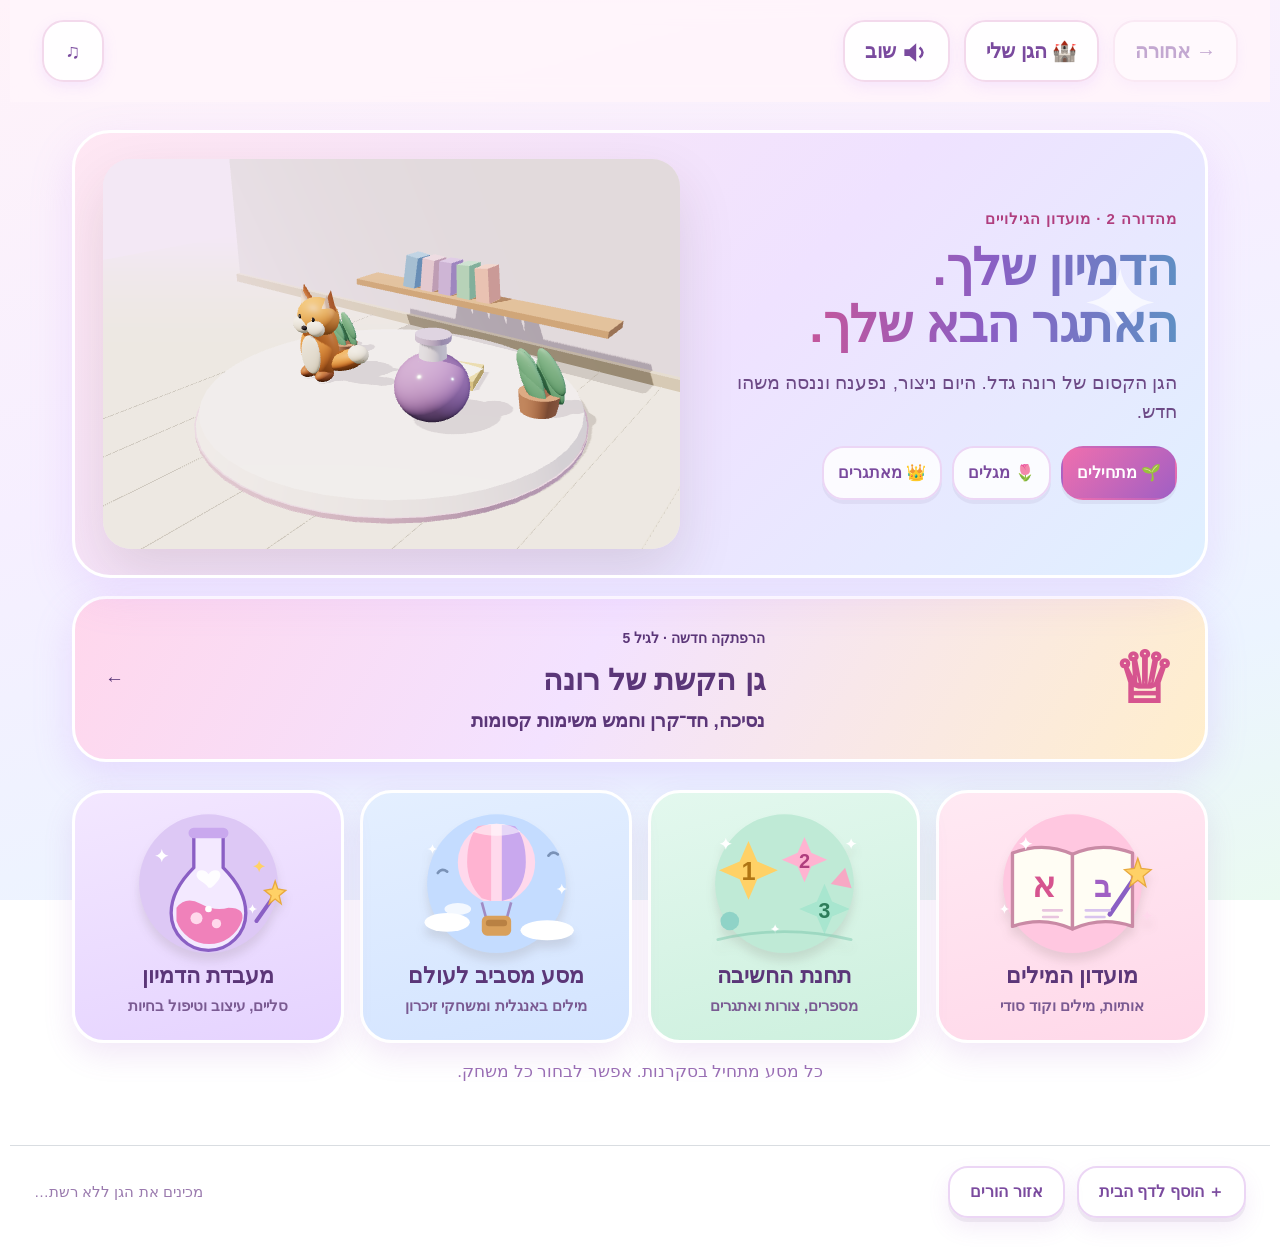
==== commit c445d209: "Update index.html" ====
--- a/index.html
+++ b/index.html
@@ -1 +1 @@
-<!doctype html><html lang="he" dir="rtl"><head><meta charset="utf-8"><meta name="viewport" content="width=device-width,initial-scale=1"><meta name="theme-color" content="#a05fc4"><meta name="description" content="בוחרים, משחקים ויוצרים: עולם קטן של אותיות, מספרים ואנגלית. בלי חשבונות, בלי פרסומות."><title>הגן הקסום של רונה</title><link rel="manifest" href="manifest.webmanifest"><link rel="icon" href="icon.svg"><link rel="stylesheet" href="style.css"><link rel="stylesheet" href="v2.css"><link rel="stylesheet" href="graphics.css"><link rel="stylesheet" href="village.css"><link rel="stylesheet" href="magic.css"></head><body><header><button id="home" aria-label="הביתה">🏰 <span>הגן שלי</span></button><button id="repeat" aria-label="לשמוע שוב את ההוראה">◖)) <span>שוב</span></button><button id="sound" aria-label="השתקת קול" aria-pressed="false">♫</button></header><main id="app" tabindex="-1"><section class="loading-state" role="status"><h1>מועדון הגילויים של רונה</h1><p>פותחים את המחברות ומכינים את המעבדות…</p></section></main><footer><button id="install">＋ הוסף לדף הבית</button><button id="parents">אזור הורים</button><span id="offline" role="status">מכינים את הגן ללא רשת…</span></footer><dialog id="modal"><div id="modalBody"></div><button id="closeModal">סגירה</button></dialog><audio id="voice" preload="none"></audio><script defer src="voice-0.js"></script><script defer src="voice-1.js"></script><script defer src="voice-2.js"></script><script defer src="voice-3.js"></script><script defer src="voice-4.js"></script><script defer src="voice-5.js"></script><script defer src="voice-6.js"></script><script defer src="voice-7.js"></script><script defer src="voice-8.js"></script><script defer src="voice-9.js"></script><script defer src="voice-10.js"></script><script defer src="voice-11.js"></script><script defer src="voice-12.js"></script><script defer src="app.js"></script><script defer src="voice-v2-0.js"></script><script defer src="voice-v2-1.js"></script><script defer src="voice-v2-2.js"></script><script defer src="voice-v2-3.js"></script><script defer src="voice-v2-4.js"></script><script defer src="voice-v2-5.js"></script><script defer src="voice-v2-6.js"></script><script defer src="voice-v2-7.js"></script><script defer src="voice-v2-8.js"></script><script defer src="voice-v2-9.js"></script><script defer src="voice-v2-10.js"></script><script defer src="voice-v2-11.js"></script><script defer src="voice-v2-12.js"></script><script defer src="voice-v2-13.js"></script><script defer src="voice-v2-14.js"></script><script defer src="voice-v2-15.js"></script><script defer src="voice-v2-16.js"></script><script defer src="voice-v2-17.js"></script><script defer src="voice-v2-18.js"></script><script defer src="voice-v2-19.js"></script><script defer src="voice-extra-0.js"></script><script defer src="voice-extra-1.js"></script><script defer src="voice-extra-2.js"></script><script defer src="voice-extra-3.js"></script><script defer src="v2.js"></script><script defer src="graphics-pack-0.js"></script><script defer src="graphics-pack-1.js"></script><script defer src="graphics-pack-2.js"></script><script defer src="graphics-pack-3.js"></script><script defer src="graphics-pack-4.js"></script><script defer src="graphics-pack-5.js"></script><script defer src="graphics-pack-6.js"></script><script defer src="graphics-pack-7.js"></script><script defer src="graphics-pack-8.js"></script><script defer src="graphics-pack-9.js"></script><script defer src="graphics-pack-10.js"></script><script defer src="graphics-pack-11.js"></script><script defer src="graphics-pack-12.js"></script><script defer src="graphics-pack-13.js"></script><script defer src="graphics.js"></script><script defer src="village-voice-0.js"></script><script defer src="village-voice-1.js"></script><script defer src="village-voice-2.js"></script><script defer src="village-voice-3.js"></script><script defer src="village-voice-4.js"></script><script defer src="village-voice-5.js"></script><script defer src="village-voice-6.js"></script><script defer src="village-voice-7.js"></script><script defer src="village-voice-8.js"></script><script defer src="village-voice-9.js"></script><script defer src="village-voice-10.js"></script><script defer src="village-voice-11.js"></script><script defer src="village-voice-12.js"></script><script defer src="village-voice-13.js"></script><script defer src="village-voice-14.js"></script><script defer src="village-voice-15.js"></script><script defer src="village-voice-16.js"></script><script defer src="village-voice-17.js"></script><script defer src="village.js"></script><script defer src="magic.js"></script><script defer src="voice-achernar-0.js"></script><script defer src="voice-achernar-1.js"></script><script defer src="voice-achernar-2.js"></script><script defer src="voice-achernar-3.js"></script><script defer src="voice-achernar-4.js"></script><script defer src="voice-achernar-5.js"></script><script defer src="voice-achernar-6.js"></script><script defer src="voice-achernar-7.js"></script></body></html>
+<!doctype html><html lang="he" dir="rtl"><head><meta charset="utf-8"><meta name="viewport" content="width=device-width,initial-scale=1"><meta name="theme-color" content="#a05fc4"><meta name="description" content="בוחרים, משחקים ויוצרים: עולם קטן של אותיות, מספרים ואנגלית. בלי חשבונות, בלי פרסומות."><title>הגן הקסום של רונה</title><link rel="manifest" href="manifest.webmanifest"><link rel="icon" href="icon.svg"><link rel="stylesheet" href="style.css"><link rel="stylesheet" href="v2.css"><link rel="stylesheet" href="graphics.css"><link rel="stylesheet" href="village.css"><link rel="stylesheet" href="magic.css"></head><body><header><button id="home" aria-label="הביתה">🏰 <span>הגן שלי</span></button><button id="repeat" aria-label="לשמוע שוב את ההוראה">◖)) <span>שוב</span></button><button id="sound" aria-label="השתקת קול" aria-pressed="false">♫</button></header><main id="app" tabindex="-1"><section class="loading-state" role="status"><h1>מועדון הגילויים של רונה</h1><p>פותחים את המחברות ומכינים את המעבדות…</p></section></main><footer><button id="install">＋ הוסף לדף הבית</button><button id="parents">אזור הורים</button><span id="offline" role="status">מכינים את הגן ללא רשת…</span></footer><dialog id="modal"><div id="modalBody"></div><button id="closeModal">סגירה</button></dialog><audio id="voice" preload="none"></audio><script defer src="voice-0.js"></script><script defer src="voice-1.js"></script><script defer src="voice-2.js"></script><script defer src="voice-3.js"></script><script defer src="voice-4.js"></script><script defer src="voice-5.js"></script><script defer src="voice-6.js"></script><script defer src="voice-7.js"></script><script defer src="voice-8.js"></script><script defer src="voice-9.js"></script><script defer src="voice-10.js"></script><script defer src="voice-11.js"></script><script defer src="voice-12.js"></script><script defer src="app.js"></script><script defer src="voice-v2-0.js"></script><script defer src="voice-v2-1.js"></script><script defer src="voice-v2-2.js"></script><script defer src="voice-v2-3.js"></script><script defer src="voice-v2-4.js"></script><script defer src="voice-v2-5.js"></script><script defer src="voice-v2-6.js"></script><script defer src="voice-v2-7.js"></script><script defer src="voice-v2-8.js"></script><script defer src="voice-v2-9.js"></script><script defer src="voice-v2-10.js"></script><script defer src="voice-v2-11.js"></script><script defer src="voice-v2-12.js"></script><script defer src="voice-v2-13.js"></script><script defer src="voice-v2-14.js"></script><script defer src="voice-v2-15.js"></script><script defer src="voice-v2-16.js"></script><script defer src="voice-v2-17.js"></script><script defer src="voice-v2-18.js"></script><script defer src="voice-v2-19.js"></script><script defer src="voice-extra-0.js"></script><script defer src="voice-extra-1.js"></script><script defer src="voice-extra-2.js"></script><script defer src="voice-extra-3.js"></script><script defer src="v2.js"></script><script defer src="graphics-pack-0.js"></script><script defer src="graphics-pack-1.js"></script><script defer src="graphics-pack-2.js"></script><script defer src="graphics-pack-3.js"></script><script defer src="graphics-pack-4.js"></script><script defer src="graphics-pack-5.js"></script><script defer src="graphics-pack-6.js"></script><script defer src="graphics-pack-7.js"></script><script defer src="graphics-pack-8.js"></script><script defer src="graphics-pack-9.js"></script><script defer src="graphics-pack-10.js"></script><script defer src="graphics-pack-11.js"></script><script defer src="graphics-pack-12.js"></script><script defer src="graphics-pack-13.js"></script><script defer src="graphics.js"></script><script defer src="village-voice-0.js"></script><script defer src="village-voice-1.js"></script><script defer src="village-voice-2.js"></script><script defer src="village-voice-3.js"></script><script defer src="village-voice-4.js"></script><script defer src="village-voice-5.js"></script><script defer src="village-voice-6.js"></script><script defer src="village-voice-7.js"></script><script defer src="village-voice-8.js"></script><script defer src="village-voice-9.js"></script><script defer src="village-voice-10.js"></script><script defer src="village-voice-11.js"></script><script defer src="village-voice-12.js"></script><script defer src="village-voice-13.js"></script><script defer src="village-voice-14.js"></script><script defer src="village-voice-15.js"></script><script defer src="village-voice-16.js"></script><script defer src="village-voice-17.js"></script><script defer src="village.js"></script><script defer src="magic.js"></script><script defer src="voice-achernar-0.js"></script><script defer src="voice-achernar-1.js"></script><script defer src="voice-achernar-2.js"></script><script defer src="voice-achernar-3.js"></script><script defer src="voice-achernar-4.js"></script><script defer src="voice-achernar-5.js"></script><script defer src="voice-achernar-6.js"></script><script defer src="voice-achernar-7.js"></script><script defer src="voice-achernar-lessons.js"></script><script defer src="phone-fit.js"></script></body></html>
--- a/magic.css
+++ b/magic.css
@@ -253,3 +253,207 @@
 .rich-memory .memory-picture .symbol-icon{width:68px;height:68px;max-width:100%;flex-shrink:1}
 .memory.rich-memory[data-cols="3"] .memory-picture .symbol-icon{width:48px;height:48px}
 .memory.rich-memory[data-cols="3"] .memory-picture small{font-size:14px}
+/* Phone layouts use room for the task, not decorative height. Controls stay at least 44px. */
+.letter-lesson{display:flex;align-items:center;justify-content:center;gap:34px}.letter-lesson>strong{font-size:104px;line-height:1}.letter-lesson>div{display:flex;flex-direction:column;align-items:center;font-size:26px}.letter-lesson .symbol-icon{width:115px;height:115px}.lesson-caption{text-align:center;font-size:23px;margin:8px}.lesson-question{display:flex;align-items:center;justify-content:center;gap:15px;font-size:25px}.lesson-question .symbol-icon{width:85px;height:85px}
+@media(max-width:700px){
+ body[data-screen=play] main,body[data-screen=menu] main{padding:6px 10px 8px;min-height:0}
+ body[data-screen=play] footer,body[data-screen=menu] footer{padding:6px 10px;gap:8px;margin:0;font-size:12px}
+ body[data-screen=play] footer button,body[data-screen=menu] footer button{min-height:44px;font-size:14px;padding:5px 12px}
+ body[data-screen=play] footer #offline,body[data-screen=menu] footer #offline{display:none}
+ body[data-screen=play] h1,body[data-screen=menu] h1{font-size:25px;margin:3px 0 5px;line-height:1.1}
+ body[data-screen=play] .eyebrow,body[data-screen=menu] .eyebrow{font-size:11px}
+ body[data-screen=play] .mission{font-size:11px;padding:3px 8px}
+ body[data-screen=play] .top-tools{margin:5px 0;gap:5px;flex-wrap:nowrap}
+ body[data-screen=play] .top-tools button{min-height:44px;padding:5px 8px;font-size:13px;min-width:0}
+ body[data-screen=play] .levelbar{flex-wrap:nowrap;gap:3px}
+ body[data-screen=play] .panel{padding:9px 10px;margin-top:6px;border-radius:23px}
+ body[data-screen=play] .instruction{font-size:19px;line-height:1.3;margin:6px 0 9px}
+ body[data-screen=play] .tools{gap:6px;margin:6px 0;justify-content:center}
+ body[data-screen=play] button{min-height:44px;padding:7px 11px;font-size:17px}
+ body[data-screen=play] .choices{gap:9px;margin:9px auto;grid-template-columns:repeat(3,minmax(0,1fr))}
+ body[data-screen=play] .choice{font-size:38px;min-height:76px;padding:7px;min-width:0}
+ body[data-screen=play] .feedback{font-size:17px;margin:6px 0;line-height:1.25;min-height:0}
+ body[data-screen=play] .feedback:empty{display:none}
+ body[data-screen=play] .guide,body[data-screen=play] .legacy-scene{display:none}
+ body[data-screen=play] .record-row{margin:5px 0 0;padding:3px 0 0}
+ body[data-screen=play] .record-row p{font-size:12px;line-height:1.2;margin:3px 0}
+ body[data-screen=play] .record-row button{font-size:13px;padding:5px 8px}
+ body[data-screen=play] .lotto{gap:5px;grid-template-columns:repeat(3,minmax(0,1fr))}
+ body[data-screen=play] .lotto.lotto-4{grid-template-columns:repeat(4,minmax(0,1fr))}
+ body[data-screen=play] .lotto .choice{min-height:48px;font-size:27px;padding:4px;line-height:1.1}
+ body[data-screen=play] .memory.rich-memory{gap:7px;margin:8px auto;grid-template-columns:repeat(3,minmax(0,1fr))}
+ body[data-screen=play] .memory.rich-memory[data-cols="4"]{grid-template-columns:repeat(4,minmax(0,1fr))}
+ body[data-screen=play] .rich-memory button{aspect-ratio:1;min-height:55px;font-size:34px;border-radius:16px;padding:4px}
+ body[data-screen=play] .rich-memory .card-back{font-size:28px}
+ body[data-screen=play] .rich-memory .card-back small{font-size:10px}
+ body[data-screen=play] .rich-memory .memory-picture .symbol-icon{width:41px;height:41px}
+ body[data-screen=play] .memory-picture small{font-size:14px}
+ body[data-screen=play] .rich-memory .dots{font-size:13px;line-height:1.1;letter-spacing:0;overflow-wrap:anywhere}
+ body[data-screen=play] .memory-header{font-size:13px}
+ body[data-screen=play] .rich-memory button.matched::after{width:17px;height:17px;font-size:11px;top:2px;inset-inline-end:2px}
+ body[data-screen=play] .blueprint{padding:7px}
+ body[data-screen=play] .shape-model{min-height:80px;margin:2px}
+ body[data-screen=play] .shape-model>.geo:only-child{width:80px;height:80px}
+ body[data-screen=play] .shape-choices{grid-template-columns:repeat(4,minmax(0,1fr))}
+ body[data-screen=play] .shape-choices .geo{width:100%;height:70px}
+ body[data-screen=play] .rhyme-word{font-size:36px;margin:8px 0;gap:8px}
+ body[data-screen=play] .rhyme-word .symbol-icon{width:56px;height:56px}
+ body[data-screen=play] .spoken-choice{gap:4px}
+ body[data-screen=play] .word-listen{font-size:15px}
+ body[data-screen=play] .rhyme-choices .symbol-icon{width:44px;height:44px}
+ body[data-screen=play] .rhyme-label{font-size:20px}
+ body[data-screen=play] .sort-item{min-height:85px;margin:4px}
+ body[data-screen=play] .sort-item .symbol-icon{width:80px;height:80px}
+ body[data-screen=play] .sort-bins{gap:7px;flex-wrap:nowrap}
+ body[data-screen=play] .sort-bin{min-width:0;flex:1;font-size:16px;padding:8px 4px}
+ body[data-screen=play] .sort-bin-icons .symbol-icon{width:21px;height:21px}
+ body[data-screen=play] .word-postcard{padding:8px}
+ body[data-screen=play] .word-model{font-size:40px}
+ body[data-screen=play] .word-slots{font-size:34px;min-height:45px}
+ body[data-screen=play] .letter-bank{gap:7px;margin:8px auto}
+ body[data-screen=play] .letter-tile{width:48px;min-height:52px;font-size:30px;padding:4px}
+ body[data-screen=play] .puzzle{max-width:210px;margin:8px auto;gap:4px}
+ body[data-screen=play] .big-symbol{font-size:36px!important}
+ body[data-screen=play] .piece{padding:0;min-height:0}
+ body[data-screen=play] .piece svg{height:94px}
+ body[data-screen=play] .objects{gap:5px;margin:8px 0}
+ body[data-screen=play] .object{font-size:25px;min-width:38px;min-height:38px;padding:3px}
+ body[data-screen=play] .object .symbol-icon{width:33px;height:33px}
+ body[data-screen=play] .drawing.notebook,body[data-screen=play] .drawing{height:clamp(140px,27dvh,240px)}
+ body[data-screen=play] .notebook-label{font-size:26px;line-height:1.2;margin:4px}
+ body[data-screen=play] .notebook-label small{font-size:12px}
+ body[data-screen=play] .writing-cue{font-size:12px;margin:3px}
+ body[data-screen=play] #drawTools{gap:5px}
+ body[data-screen=play] #drawTools button{font-size:13px;padding:5px 7px}
+ body[data-screen=play] .swatch{width:44px;min-width:44px;height:44px}
+ body[data-screen=play] .lab-layout,body[data-screen=play] .fashion-layout{gap:6px}
+ body[data-screen=play] .lab-tag{font-size:11px;padding:3px 8px}
+ body[data-screen=play] .slime-stage{padding:3px}
+ body[data-screen=play] #slimeSvg{max-height:140px}
+ body[data-screen=play] .lab-controls h2{font-size:18px;margin:3px}
+ body[data-screen=play] #labStatus{font-size:15px;margin:3px}
+ body[data-screen=play] .lab-controls .tools{margin:3px}
+ body[data-screen=play] .lab-controls>button{margin:3px;display:inline-block}
+ body[data-screen=play] .recipe{font-size:16px;line-height:1.25;padding:8px;margin:5px 0}
+ body[data-screen=play] .zoo-scene{height:155px}
+ body[data-screen=play] .habitat-detail{font-size:13px;padding:6px;top:6px;left:6px}
+ body[data-screen=play] .fashion-layout{grid-template-columns:115px minmax(0,1fr)}
+ body[data-screen=play] .fashion-doll{height:210px;width:110px}
+ body[data-screen=play] .runway{padding:3px}
+ body[data-screen=play] #fashionCaption{font-size:13px;line-height:1.2}
+ body[data-screen=play] .wardrobe{padding:0}
+ body[data-screen=play] .wardrobe h2{font-size:17px;margin:0}
+ body[data-screen=play] .wardrobe h3{font-size:13px;margin:2px 0}
+ body[data-screen=play] .wardrobe .tools{gap:3px;margin:2px 0}
+ body[data-screen=play] .wardrobe button{font-size:12px;min-width:0;padding:4px 5px;flex:1}
+ body[data-screen=play] .song{font-size:22px;line-height:1.5;margin:8px 0}
+ body[data-screen=play] .letter-lesson>strong{font-size:84px}
+ body[data-screen=play] .letter-lesson .symbol-icon{width:92px;height:92px}
+ body[data-screen=play] .lesson-caption{font-size:20px;margin:7px}
+ body[data-screen=menu] .activity-head .scene{display:none}
+ body[data-screen=menu] .activity-head p{font-size:14px;margin:3px 0 5px}
+ body[data-screen=menu] .games{grid-template-columns:repeat(2,minmax(0,1fr));gap:8px;margin-top:9px}
+ body[data-screen=menu] .menu-choice .game-card{min-height:82px;padding:10px 10px 32px!important;border-radius:18px;text-align:right}
+ body[data-screen=menu] .game-card b{font-size:18px;line-height:1.2}
+ body[data-screen=menu] .game-card small,body[data-screen=menu] .game-number,body[data-screen=menu] .game-arrow{display:none}
+ body[data-screen=menu] .preview{bottom:3px;left:4px;right:auto;width:44px;min-height:44px;padding:4px;background:transparent}
+ body[data-screen=menu] .preview svg{width:22px;height:22px}
+}
+@media(max-width:700px){
+ body[data-screen=play] .slime-stage{height:245px!important;min-height:0!important}
+ body[data-screen=play] .slime-stage canvas{height:100%!important;width:100%!important}
+ body[data-screen=play] #bracelet{height:190px;width:100%;display:block}
+ body[data-screen=play] .bead-pattern{margin:5px 0;min-height:25px}
+ body[data-screen=play] .drawing.notebook{height:150px}
+ body[data-screen=play] .writing-cue{display:none}
+ body[data-screen=play] .record-row p{display:none}
+ body[data-screen=play] .fashion-layout .recipe{font-size:14px;margin:3px;padding:5px}
+ body[data-screen=play] .wardrobe .tools{flex-wrap:nowrap}
+ body[data-screen=play] .fairy-heading small{display:none}
+ body[data-screen=play] .fairy-heading button{min-width:44px;min-height:44px}
+ body[data-screen=play] #fairyStage{height:240px}
+ body[data-screen=play] .fairy-progress{gap:6px;margin:6px 0}
+ body[data-screen=play] .fairy-progress span{font-size:18px;padding:5px 10px}
+ body[data-screen=play] .fairy-task{gap:8px;margin:8px 0}
+ body[data-screen=play] .fairy-task h2{font-size:20px}
+ body[data-screen=play] .fairy-task p{font-size:16px;line-height:1.3}
+ body[data-screen=play] .fairy-task button{min-width:44px;min-height:44px}
+ body[data-screen=play] .fairy-actions button{min-height:50px;min-width:70px}
+ body[data-screen=play] #vStatus{font-size:15px;margin:6px 0}
+ body[data-activity=write] #drawTools{display:grid;grid-template-columns:repeat(5,minmax(0,1fr));gap:4px}
+ body[data-activity=write] #drawTools .swatch{min-width:0;width:100%}
+ body[data-activity=write] #drawTools button{min-width:0;font-size:12px;line-height:1.1;padding:5px 3px}
+ body[data-activity=write] #drawTools button:has(svg){grid-column:span 2}
+}
+@media(max-width:700px){
+ body[data-activity=write] .drawing.notebook{height:125px}
+ body[data-activity=slime] .slime-stage{height:195px!important}
+ body[data-activity=dress] .wardrobe button{min-height:44px}
+ body[data-activity=dress] .wardrobe section{margin:0;padding:0}
+ body[data-activity=dress] .wardrobe .tools{margin:0}
+ body[data-activity=dress] .runway .lab-tag{display:none}
+ body[data-screen=play] .top-tools>button{flex-shrink:0}
+ body[data-screen=play] .top-tools{overflow:visible!important;flex-wrap:wrap}
+ body[data-screen=play] .top-tools .levelbar button{font-size:12px;padding:5px 6px}
+}
+
+@media(max-width:700px){body[data-screen=play] .top-tools>button{padding:4px;font-size:11px}body[data-screen=play] .top-tools .levelbar{flex:1;gap:2px}body[data-screen=play] .top-tools .levelbar button{padding:4px;font-size:11px;flex:1}}
+@media(max-width:700px){
+ body[data-screen=play] .top-tools{flex-wrap:nowrap}
+ body[data-screen=play] .top-tools .skip-voice{font-size:0;width:44px;flex:none}
+ body[data-screen=play] .top-tools .skip-voice:after{content:'■';font-size:20px}
+ body[data-screen=play] .top-tools .levelbar{min-width:0}
+ body[data-activity=dress] .runway.render-stage{height:390px;min-height:0}
+ body[data-activity=dress] .wardrobe{height:auto}
+ body[data-activity=dress] #fashionCaption{font-size:12px;padding:6px}
+ body[data-activity=slime] .slime-stage{height:170px!important}
+ body[data-activity=write] .drawing.notebook{height:110px}
+}
+@media(max-width:700px){
+ body[data-screen=play] .top-tools{display:grid;grid-template-columns:82px minmax(0,1fr) 44px;gap:3px;padding:0;min-width:0}
+ body[data-screen=play] .top-tools>button{width:100%;padding:3px;font-size:11px}
+ body[data-screen=play] .top-tools .levelbar{width:100%;min-width:0;display:grid;grid-template-columns:repeat(3,minmax(0,1fr));gap:2px}
+ body[data-screen=play] .top-tools .levelbar button{width:100%;min-width:0;white-space:normal;font-size:11px;padding:3px}
+ body[data-screen=play] .top-tools .skip-voice{font-size:0}
+ body[data-activity=dress] .wardrobe h3{margin:1px 0;font-size:12px}
+ body[data-activity=slime] .slime-stage{height:145px!important}
+}
+@media(max-width:700px){
+ html,body{min-width:0!important;width:100%;margin:0!important;box-sizing:border-box}
+ body[data-screen=play] .top-tools .skip-voice{font-size:0!important;line-height:1}
+ body[data-screen=play] .top-tools .skip-voice:after{font-size:18px}
+}
+@media(max-width:700px) and (max-height:700px){
+ body[data-screen=play] header{padding-top:4px;padding-bottom:4px}
+ body[data-screen=play] .eyebrow{display:none}
+ body[data-screen=play] .instruction{font-size:17px;margin:4px 0}
+ body[data-screen=play] .panel{padding:7px;margin-top:4px}
+ body[data-screen=play] .legacy-scene{display:none}
+ body[data-screen=play] .feedback:empty{display:none}
+ body[data-screen=play] footer{display:none}
+ body[data-activity=write] #drawTools{grid-template-columns:repeat(6,minmax(0,1fr))}
+ body[data-activity=write] .record-row{margin-top:5px;padding-top:5px}
+ body[data-activity=dress] .wardrobe h2{display:none}
+ body[data-activity=slime] .slime-stage{height:120px!important}
+ body[data-activity=slime] .lab-controls h2{display:none}
+ body[data-screen=play] .zoo-scene.render-stage{height:160px!important;min-height:0!important}
+ body[data-screen=play] #fairyStage{height:190px}
+}
+@media(max-width:700px){body[data-screen=play] .object{min-width:44px;min-height:44px}}
+@media(max-width:700px){
+ body[data-screen=menu] .menu-choice .game-card{height:70px;min-height:70px!important;padding:6px 7px 6px 44px!important;gap:6px}
+ body[data-screen=menu] .game-card b{font-size:16px}
+ body[data-screen=menu] .game-icon{width:32px;height:32px;flex:none}
+ body[data-screen=menu] .game-icon svg{width:32px;height:32px}
+ body[data-screen=menu] .preview{left:0;bottom:13px}
+ body[data-screen=menu] .levelbar{margin:5px 0}
+ body[data-screen=menu] .levelbar button{min-height:44px;font-size:14px;padding:5px 12px}
+ body[data-screen=menu] footer{display:none}
+ body[data-screen=menu] .activity-head p{display:none}
+}
+@media(max-width:700px){
+ body[data-activity=slime] .slime-stage{height:190px!important}
+ body[data-activity=slime] .slime-stage .lab-tag{display:none}
+ body[data-activity=slime] .slime-stage.has-3d .recipe{top:4px;left:5px;right:5px;font-size:13px;padding:4px}
+ body[data-activity=slime] .slime-stage.has-3d #labStatus{bottom:3px;left:5px;right:5px;font-size:12px;padding:3px}
+}
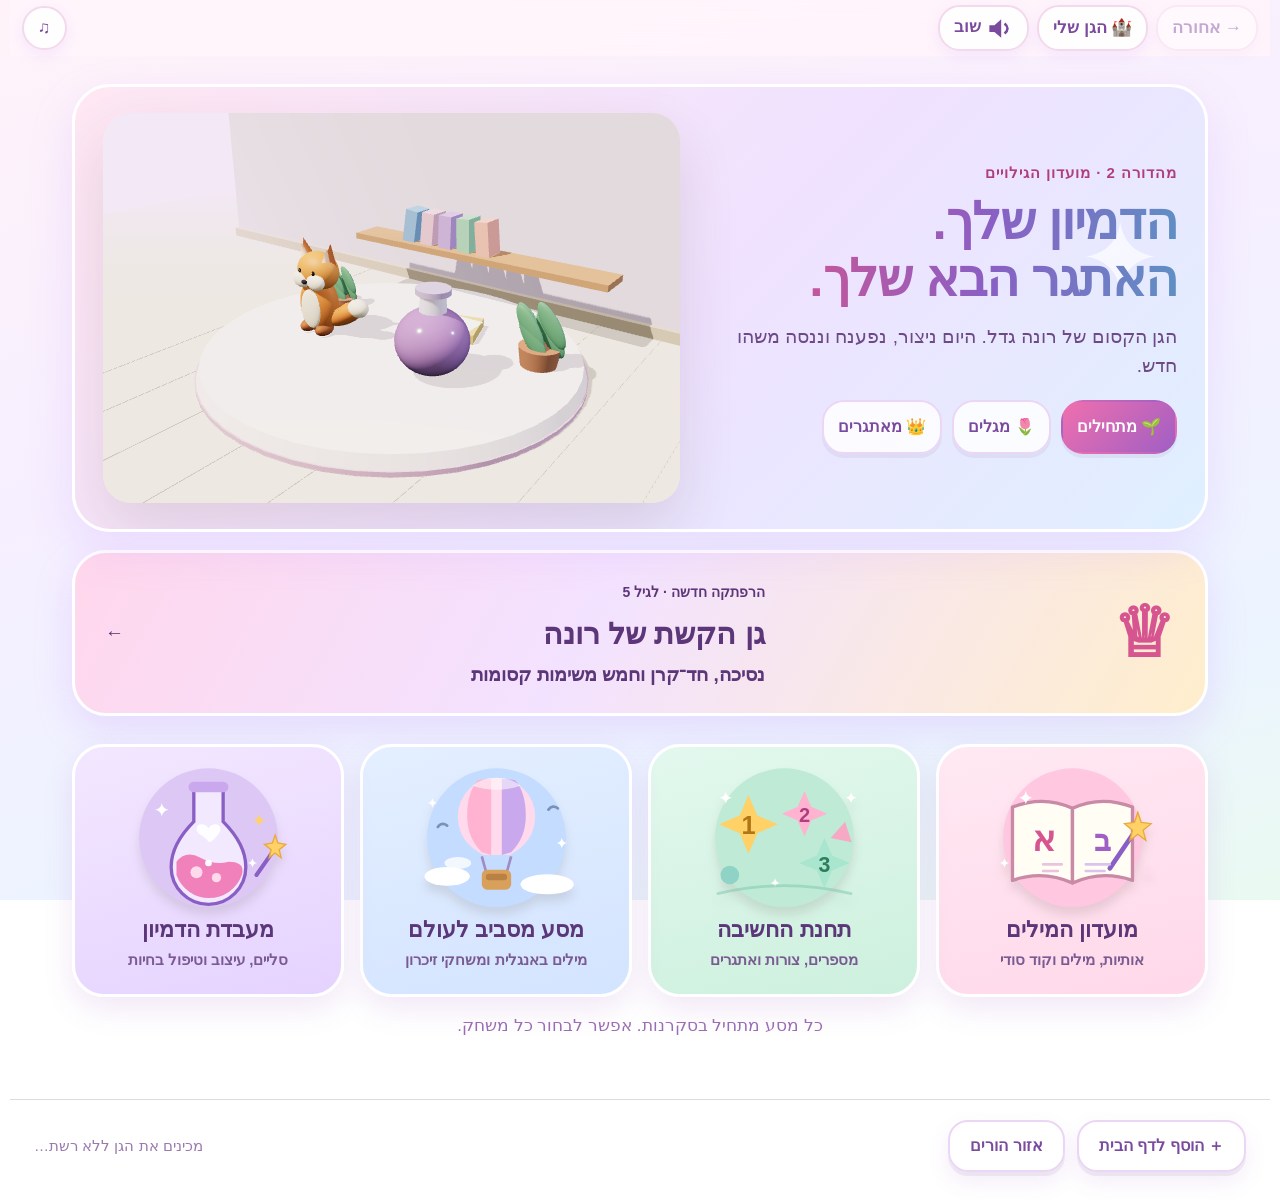
==== commit 42d86878: "Update index.html" ====
--- a/index.html
+++ b/index.html
@@ -1 +1 @@
-<!doctype html><html lang="he" dir="rtl"><head><meta charset="utf-8"><meta name="viewport" content="width=device-width,initial-scale=1"><meta name="theme-color" content="#a05fc4"><meta name="description" content="בוחרים, משחקים ויוצרים: עולם קטן של אותיות, מספרים ואנגלית. בלי חשבונות, בלי פרסומות."><title>הגן הקסום של רונה</title><link rel="manifest" href="manifest.webmanifest"><link rel="icon" href="icon.svg"><link rel="stylesheet" href="style.css"><link rel="stylesheet" href="v2.css"><link rel="stylesheet" href="graphics.css"><link rel="stylesheet" href="village.css"><link rel="stylesheet" href="magic.css"></head><body><header><button id="home" aria-label="הביתה">🏰 <span>הגן שלי</span></button><button id="repeat" aria-label="לשמוע שוב את ההוראה">◖)) <span>שוב</span></button><button id="sound" aria-label="השתקת קול" aria-pressed="false">♫</button></header><main id="app" tabindex="-1"><section class="loading-state" role="status"><h1>מועדון הגילויים של רונה</h1><p>פותחים את המחברות ומכינים את המעבדות…</p></section></main><footer><button id="install">＋ הוסף לדף הבית</button><button id="parents">אזור הורים</button><span id="offline" role="status">מכינים את הגן ללא רשת…</span></footer><dialog id="modal"><div id="modalBody"></div><button id="closeModal">סגירה</button></dialog><audio id="voice" preload="none"></audio><script defer src="voice-0.js"></script><script defer src="voice-1.js"></script><script defer src="voice-2.js"></script><script defer src="voice-3.js"></script><script defer src="voice-4.js"></script><script defer src="voice-5.js"></script><script defer src="voice-6.js"></script><script defer src="voice-7.js"></script><script defer src="voice-8.js"></script><script defer src="voice-9.js"></script><script defer src="voice-10.js"></script><script defer src="voice-11.js"></script><script defer src="voice-12.js"></script><script defer src="app.js"></script><script defer src="voice-v2-0.js"></script><script defer src="voice-v2-1.js"></script><script defer src="voice-v2-2.js"></script><script defer src="voice-v2-3.js"></script><script defer src="voice-v2-4.js"></script><script defer src="voice-v2-5.js"></script><script defer src="voice-v2-6.js"></script><script defer src="voice-v2-7.js"></script><script defer src="voice-v2-8.js"></script><script defer src="voice-v2-9.js"></script><script defer src="voice-v2-10.js"></script><script defer src="voice-v2-11.js"></script><script defer src="voice-v2-12.js"></script><script defer src="voice-v2-13.js"></script><script defer src="voice-v2-14.js"></script><script defer src="voice-v2-15.js"></script><script defer src="voice-v2-16.js"></script><script defer src="voice-v2-17.js"></script><script defer src="voice-v2-18.js"></script><script defer src="voice-v2-19.js"></script><script defer src="voice-extra-0.js"></script><script defer src="voice-extra-1.js"></script><script defer src="voice-extra-2.js"></script><script defer src="voice-extra-3.js"></script><script defer src="v2.js"></script><script defer src="graphics-pack-0.js"></script><script defer src="graphics-pack-1.js"></script><script defer src="graphics-pack-2.js"></script><script defer src="graphics-pack-3.js"></script><script defer src="graphics-pack-4.js"></script><script defer src="graphics-pack-5.js"></script><script defer src="graphics-pack-6.js"></script><script defer src="graphics-pack-7.js"></script><script defer src="graphics-pack-8.js"></script><script defer src="graphics-pack-9.js"></script><script defer src="graphics-pack-10.js"></script><script defer src="graphics-pack-11.js"></script><script defer src="graphics-pack-12.js"></script><script defer src="graphics-pack-13.js"></script><script defer src="graphics.js"></script><script defer src="village-voice-0.js"></script><script defer src="village-voice-1.js"></script><script defer src="village-voice-2.js"></script><script defer src="village-voice-3.js"></script><script defer src="village-voice-4.js"></script><script defer src="village-voice-5.js"></script><script defer src="village-voice-6.js"></script><script defer src="village-voice-7.js"></script><script defer src="village-voice-8.js"></script><script defer src="village-voice-9.js"></script><script defer src="village-voice-10.js"></script><script defer src="village-voice-11.js"></script><script defer src="village-voice-12.js"></script><script defer src="village-voice-13.js"></script><script defer src="village-voice-14.js"></script><script defer src="village-voice-15.js"></script><script defer src="village-voice-16.js"></script><script defer src="village-voice-17.js"></script><script defer src="village.js"></script><script defer src="magic.js"></script><script defer src="voice-achernar-0.js"></script><script defer src="voice-achernar-1.js"></script><script defer src="voice-achernar-2.js"></script><script defer src="voice-achernar-3.js"></script><script defer src="voice-achernar-4.js"></script><script defer src="voice-achernar-5.js"></script><script defer src="voice-achernar-6.js"></script><script defer src="voice-achernar-7.js"></script><script defer src="voice-achernar-lessons.js"></script><script defer src="phone-fit.js"></script></body></html>
+<!doctype html><html lang="he" dir="rtl"><head><meta charset="utf-8"><meta name="viewport" content="width=device-width,initial-scale=1"><meta name="theme-color" content="#a05fc4"><meta name="description" content="בוחרים, משחקים ויוצרים: עולם קטן של אותיות, מספרים ואנגלית. בלי חשבונות, בלי פרסומות."><title>הגן הקסום של רונה</title><link rel="manifest" href="manifest.webmanifest"><link rel="icon" href="icon.svg"><link rel="stylesheet" href="style.css"><link rel="stylesheet" href="v2.css"><link rel="stylesheet" href="graphics.css"><link rel="stylesheet" href="village.css"><link rel="stylesheet" href="magic.css"><link rel="stylesheet" href="landscape.css"></head><body><header><button id="home" aria-label="הביתה">🏰 <span>הגן שלי</span></button><button id="repeat" aria-label="לשמוע שוב את ההוראה">◖)) <span>שוב</span></button><button id="sound" aria-label="השתקת קול" aria-pressed="false">♫</button></header><main id="app" tabindex="-1"><section class="loading-state" role="status"><h1>מועדון הגילויים של רונה</h1><p>פותחים את המחברות ומכינים את המעבדות…</p></section></main><footer><button id="install">＋ הוסף לדף הבית</button><button id="parents">אזור הורים</button><span id="offline" role="status">מכינים את הגן ללא רשת…</span></footer><dialog id="modal"><div id="modalBody"></div><button id="closeModal">סגירה</button></dialog><audio id="voice" preload="none"></audio><script defer src="voice-0.js"></script><script defer src="voice-1.js"></script><script defer src="voice-2.js"></script><script defer src="voice-3.js"></script><script defer src="voice-4.js"></script><script defer src="voice-5.js"></script><script defer src="voice-6.js"></script><script defer src="voice-7.js"></script><script defer src="voice-8.js"></script><script defer src="voice-9.js"></script><script defer src="voice-10.js"></script><script defer src="voice-11.js"></script><script defer src="voice-12.js"></script><script defer src="app.js"></script><script defer src="voice-v2-0.js"></script><script defer src="voice-v2-1.js"></script><script defer src="voice-v2-2.js"></script><script defer src="voice-v2-3.js"></script><script defer src="voice-v2-4.js"></script><script defer src="voice-v2-5.js"></script><script defer src="voice-v2-6.js"></script><script defer src="voice-v2-7.js"></script><script defer src="voice-v2-8.js"></script><script defer src="voice-v2-9.js"></script><script defer src="voice-v2-10.js"></script><script defer src="voice-v2-11.js"></script><script defer src="voice-v2-12.js"></script><script defer src="voice-v2-13.js"></script><script defer src="voice-v2-14.js"></script><script defer src="voice-v2-15.js"></script><script defer src="voice-v2-16.js"></script><script defer src="voice-v2-17.js"></script><script defer src="voice-v2-18.js"></script><script defer src="voice-v2-19.js"></script><script defer src="voice-extra-0.js"></script><script defer src="voice-extra-1.js"></script><script defer src="voice-extra-2.js"></script><script defer src="voice-extra-3.js"></script><script defer src="v2.js"></script><script defer src="graphics-pack-0.js"></script><script defer src="graphics-pack-1.js"></script><script defer src="graphics-pack-2.js"></script><script defer src="graphics-pack-3.js"></script><script defer src="graphics-pack-4.js"></script><script defer src="graphics-pack-5.js"></script><script defer src="graphics-pack-6.js"></script><script defer src="graphics-pack-7.js"></script><script defer src="graphics-pack-8.js"></script><script defer src="graphics-pack-9.js"></script><script defer src="graphics-pack-10.js"></script><script defer src="graphics-pack-11.js"></script><script defer src="graphics-pack-12.js"></script><script defer src="graphics-pack-13.js"></script><script defer src="graphics.js"></script><script defer src="village-voice-0.js"></script><script defer src="village-voice-1.js"></script><script defer src="village-voice-2.js"></script><script defer src="village-voice-3.js"></script><script defer src="village-voice-4.js"></script><script defer src="village-voice-5.js"></script><script defer src="village-voice-6.js"></script><script defer src="village-voice-7.js"></script><script defer src="village-voice-8.js"></script><script defer src="village-voice-9.js"></script><script defer src="village-voice-10.js"></script><script defer src="village-voice-11.js"></script><script defer src="village-voice-12.js"></script><script defer src="village-voice-13.js"></script><script defer src="village-voice-14.js"></script><script defer src="village-voice-15.js"></script><script defer src="village-voice-16.js"></script><script defer src="village-voice-17.js"></script><script defer src="village.js"></script><script defer src="magic.js"></script><script defer src="voice-achernar-0.js"></script><script defer src="voice-achernar-1.js"></script><script defer src="voice-achernar-2.js"></script><script defer src="voice-achernar-3.js"></script><script defer src="voice-achernar-4.js"></script><script defer src="voice-achernar-5.js"></script><script defer src="voice-achernar-6.js"></script><script defer src="voice-achernar-7.js"></script><script defer src="voice-achernar-lessons.js"></script><script defer src="phone-fit.js"></script><script defer src="fixes.js"></script></body></html>
--- a/magic.css
+++ b/magic.css
@@ -457,3 +457,4 @@
  body[data-activity=slime] .slime-stage.has-3d .recipe{top:4px;left:5px;right:5px;font-size:13px;padding:4px}
  body[data-activity=slime] .slime-stage.has-3d #labStatus{bottom:3px;left:5px;right:5px;font-size:12px;padding:3px}
 }
+@media(max-width:700px){body[data-activity=slime] .slime-stage{height:180px!important}}
--- a/landscape.css
+++ b/landscape.css
@@ -0,0 +1,69 @@
+/* Landscape / short screens: give the game the room, not the chrome. */
+@media (orientation:landscape) and (max-height:900px){
+ header{padding:5px 12px;gap:8px}
+ header button{min-height:46px;padding:4px 14px;font-size:17px}
+ body[data-screen=play] main,body[data-screen=menu] main{padding:4px 18px 6px;min-height:0}
+ body[data-screen=play] footer,body[data-screen=menu] footer{display:none}
+ body[data-screen=play] .eyebrow,body[data-screen=menu] .eyebrow{display:none}
+ body[data-screen=play] .legacy-scene{display:none}
+ body[data-screen=play] .feedback:empty{display:none}
+ body[data-screen=play] .title-row{margin:0}
+ body[data-screen=play] h1{font-size:24px;line-height:1.1;margin:2px 0}
+ body[data-screen=play] .panel{padding:8px 14px;margin-top:4px}
+ body[data-screen=play] .instruction{font-size:19px;margin:3px 0;line-height:1.25}
+ body[data-screen=play] .session-garden{display:none}
+ body[data-screen=play] .tools{margin:3px 0}
+}
+@media (orientation:landscape) and (max-height:900px){
+ body[data-screen=play] .top-tools>button,body[data-screen=play] .top-tools .levelbar button{min-height:44px;height:44px;padding-block:2px}
+ body[data-screen=play] .top-tools{gap:8px}
+ body[data-screen=play] .lab-layout,body[data-screen=play] .fashion-layout{display:grid;grid-template-columns:minmax(0,1.15fr) minmax(0,1fr);gap:12px;align-items:start}
+ body[data-activity=village] .fairy-heading small,body[data-activity=village] .fairy-heading p{display:none}
+ body[data-screen=play] .care-status{padding:4px;margin:4px 0}
+ body[data-screen=play] .guide{margin:2px 0;font-size:14px}
+}
+@media (orientation:landscape) and (max-height:700px){
+ body[data-screen=play] .title-row h1{display:none}
+}
+@media (orientation:landscape) and (max-height:900px){
+ body[data-screen=play] canvas.drawing:not(.notebook){height:calc(100vh - 335px)!important;min-height:140px}
+ body[data-screen=play] canvas.drawing.notebook{height:calc(100vh - 490px)!important;min-height:110px}
+ body[data-screen=play] .writing-cue,body[data-screen=play] .record-row p,body[data-screen=play] .guide{display:none}
+ body[data-screen=play] .record-row{margin-top:2px;padding-top:2px}
+ body[data-screen=play] .zoo-scene.render-stage{height:calc(100vh - 375px)!important;min-height:120px!important}
+ body[data-screen=play] .slime-stage{height:calc(100vh - 190px)!important;min-height:150px!important}
+ body[data-screen=play] #bracelet{height:calc(100vh - 355px);width:auto;max-width:100%;margin-inline:auto;display:block}
+ body[data-screen=play] #fairyStage{height:calc(100vh - 420px)!important;min-height:110px}
+ body[data-screen=play] .fairy-heading{padding:2px 0}body[data-screen=play] .fairy-progress{margin:3px 0}body[data-screen=play] .fairy-task{margin:3px 0}
+ body[data-screen=play] .runway.render-stage{height:calc(100vh - 170px)!important;min-height:200px}
+}
+@media (orientation:landscape) and (max-height:900px){
+ body[data-activity=dress] .wardrobe{max-height:calc(100vh - 190px);overflow-y:auto;overscroll-behavior:contain;padding-inline-end:4px}
+ body[data-activity=dress] .runway.render-stage{height:calc(100vh - 195px)!important}
+}
+/* Tablet portrait */
+@media (orientation:portrait) and (min-width:701px){
+ body[data-screen=play] footer,body[data-screen=menu] footer{display:none}
+ body[data-screen=play] .eyebrow{display:none}
+ body[data-screen=play] .legacy-scene{display:none}
+ body[data-screen=play] .feedback:empty,body[data-screen=play] .session-garden{display:none}
+ body[data-activity=write] canvas.drawing.notebook{height:calc(100vh - 830px)!important;min-height:150px}
+ body[data-activity=write] .writing-cue,body[data-activity=write] .record-row p,body[data-activity=write] .guide{display:none}
+ body[data-activity=slime] .slime-stage{height:calc(100vh - 880px)!important;min-height:200px!important}
+ body[data-activity=dress] .runway.render-stage{height:calc(100vh - 760px)!important;min-height:280px}
+ body[data-activity=dress] .wardrobe{max-height:300px;overflow-y:auto;overscroll-behavior:contain}
+ body[data-activity=draw] canvas.drawing{height:calc(100vh - 740px)!important;min-height:240px}
+}
+/* Touch, tap targets, legibility (all sizes) */
+button,.choice,.piece,.world,.game-card{touch-action:manipulation;-webkit-tap-highlight-color:transparent}
+body[data-screen=play] main,body[data-screen=menu] main{user-select:none;-webkit-user-select:none}
+header #sound{min-width:44px;min-height:44px}
+@media(max-width:700px){header{grid-template-columns:1.25fr 1.25fr 1fr minmax(44px,.5fr)!important}
+ body[data-screen=play] .top-tools>button,body[data-screen=play] .top-tools .levelbar button{font-size:13px!important}
+ body[data-screen=play] .mission,body[data-screen=play] .eyebrow{font-size:12px!important}
+ .eyebrow{font-size:12px!important}}
+button:active:not(:disabled){transform:scale(.96);transition:transform .08s}
+#repeat.speaking{animation:speakpulse 1s ease-in-out infinite;box-shadow:0 0 0 3px #d98bd0}
+body.voice-blocked #repeat{animation:speakpulse .9s ease-in-out infinite;box-shadow:0 0 0 3px #f2a65a}
+@keyframes speakpulse{50%{transform:scale(1.07)}}
+@media(prefers-reduced-motion:reduce){#repeat.speaking,body.voice-blocked #repeat{animation:none}}
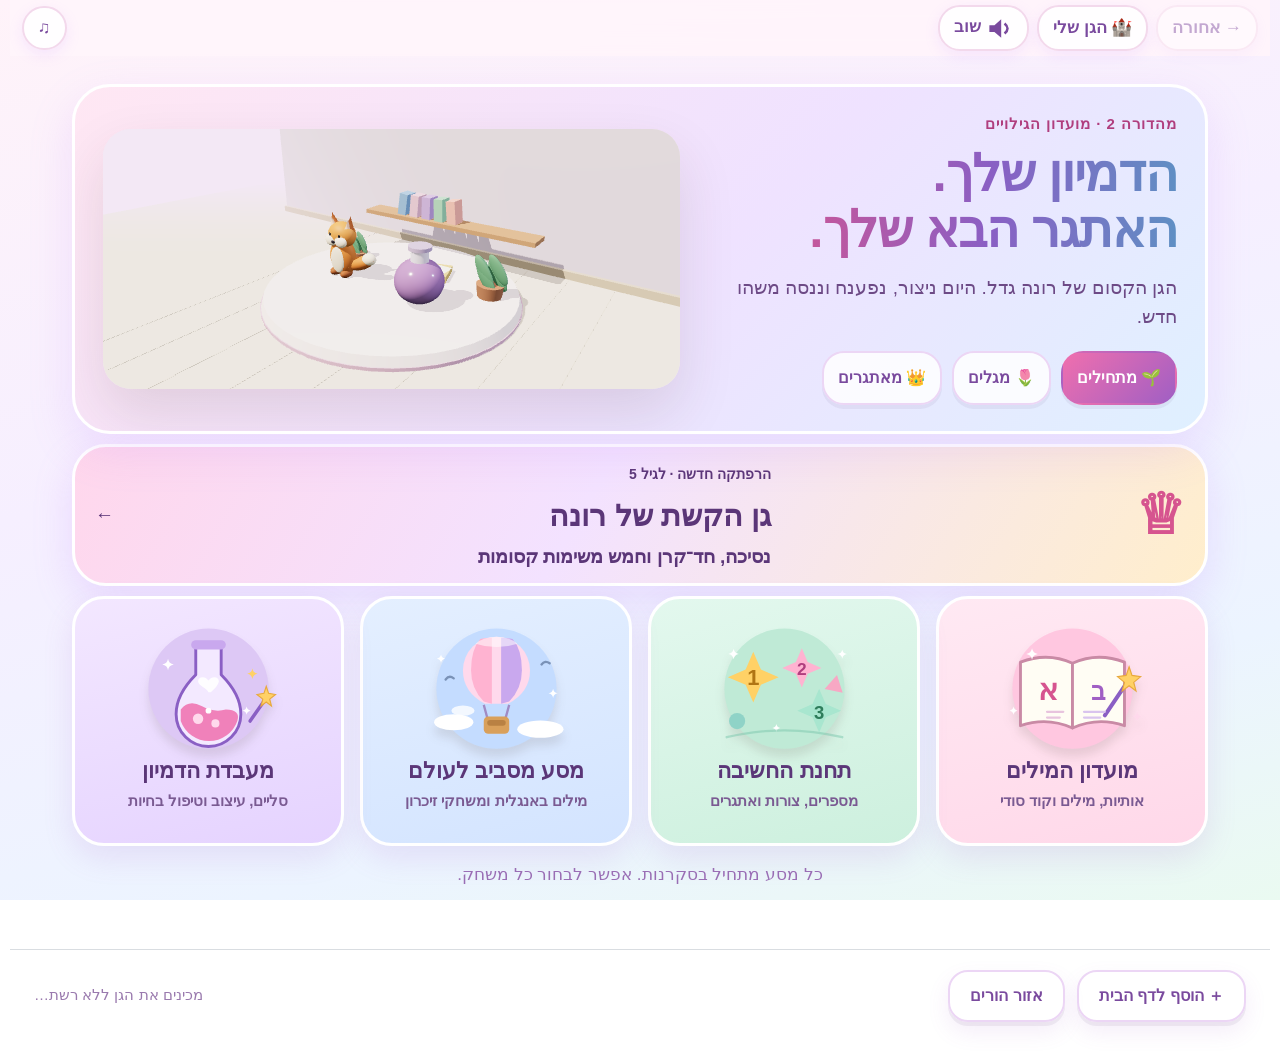
==== commit 7eb6c810: "Update index.html" ====
--- a/index.html
+++ b/index.html
@@ -1 +1 @@
-<!doctype html><html lang="he" dir="rtl"><head><meta charset="utf-8"><meta name="viewport" content="width=device-width,initial-scale=1"><meta name="theme-color" content="#a05fc4"><meta name="description" content="בוחרים, משחקים ויוצרים: עולם קטן של אותיות, מספרים ואנגלית. בלי חשבונות, בלי פרסומות."><title>הגן הקסום של רונה</title><link rel="manifest" href="manifest.webmanifest"><link rel="icon" href="icon.svg"><link rel="stylesheet" href="style.css"><link rel="stylesheet" href="v2.css"><link rel="stylesheet" href="graphics.css"><link rel="stylesheet" href="village.css"><link rel="stylesheet" href="magic.css"><link rel="stylesheet" href="landscape.css"></head><body><header><button id="home" aria-label="הביתה">🏰 <span>הגן שלי</span></button><button id="repeat" aria-label="לשמוע שוב את ההוראה">◖)) <span>שוב</span></button><button id="sound" aria-label="השתקת קול" aria-pressed="false">♫</button></header><main id="app" tabindex="-1"><section class="loading-state" role="status"><h1>מועדון הגילויים של רונה</h1><p>פותחים את המחברות ומכינים את המעבדות…</p></section></main><footer><button id="install">＋ הוסף לדף הבית</button><button id="parents">אזור הורים</button><span id="offline" role="status">מכינים את הגן ללא רשת…</span></footer><dialog id="modal"><div id="modalBody"></div><button id="closeModal">סגירה</button></dialog><audio id="voice" preload="none"></audio><script defer src="voice-0.js"></script><script defer src="voice-1.js"></script><script defer src="voice-2.js"></script><script defer src="voice-3.js"></script><script defer src="voice-4.js"></script><script defer src="voice-5.js"></script><script defer src="voice-6.js"></script><script defer src="voice-7.js"></script><script defer src="voice-8.js"></script><script defer src="voice-9.js"></script><script defer src="voice-10.js"></script><script defer src="voice-11.js"></script><script defer src="voice-12.js"></script><script defer src="app.js"></script><script defer src="voice-v2-0.js"></script><script defer src="voice-v2-1.js"></script><script defer src="voice-v2-2.js"></script><script defer src="voice-v2-3.js"></script><script defer src="voice-v2-4.js"></script><script defer src="voice-v2-5.js"></script><script defer src="voice-v2-6.js"></script><script defer src="voice-v2-7.js"></script><script defer src="voice-v2-8.js"></script><script defer src="voice-v2-9.js"></script><script defer src="voice-v2-10.js"></script><script defer src="voice-v2-11.js"></script><script defer src="voice-v2-12.js"></script><script defer src="voice-v2-13.js"></script><script defer src="voice-v2-14.js"></script><script defer src="voice-v2-15.js"></script><script defer src="voice-v2-16.js"></script><script defer src="voice-v2-17.js"></script><script defer src="voice-v2-18.js"></script><script defer src="voice-v2-19.js"></script><script defer src="voice-extra-0.js"></script><script defer src="voice-extra-1.js"></script><script defer src="voice-extra-2.js"></script><script defer src="voice-extra-3.js"></script><script defer src="v2.js"></script><script defer src="graphics-pack-0.js"></script><script defer src="graphics-pack-1.js"></script><script defer src="graphics-pack-2.js"></script><script defer src="graphics-pack-3.js"></script><script defer src="graphics-pack-4.js"></script><script defer src="graphics-pack-5.js"></script><script defer src="graphics-pack-6.js"></script><script defer src="graphics-pack-7.js"></script><script defer src="graphics-pack-8.js"></script><script defer src="graphics-pack-9.js"></script><script defer src="graphics-pack-10.js"></script><script defer src="graphics-pack-11.js"></script><script defer src="graphics-pack-12.js"></script><script defer src="graphics-pack-13.js"></script><script defer src="graphics.js"></script><script defer src="village-voice-0.js"></script><script defer src="village-voice-1.js"></script><script defer src="village-voice-2.js"></script><script defer src="village-voice-3.js"></script><script defer src="village-voice-4.js"></script><script defer src="village-voice-5.js"></script><script defer src="village-voice-6.js"></script><script defer src="village-voice-7.js"></script><script defer src="village-voice-8.js"></script><script defer src="village-voice-9.js"></script><script defer src="village-voice-10.js"></script><script defer src="village-voice-11.js"></script><script defer src="village-voice-12.js"></script><script defer src="village-voice-13.js"></script><script defer src="village-voice-14.js"></script><script defer src="village-voice-15.js"></script><script defer src="village-voice-16.js"></script><script defer src="village-voice-17.js"></script><script defer src="village.js"></script><script defer src="magic.js"></script><script defer src="voice-achernar-0.js"></script><script defer src="voice-achernar-1.js"></script><script defer src="voice-achernar-2.js"></script><script defer src="voice-achernar-3.js"></script><script defer src="voice-achernar-4.js"></script><script defer src="voice-achernar-5.js"></script><script defer src="voice-achernar-6.js"></script><script defer src="voice-achernar-7.js"></script><script defer src="voice-achernar-lessons.js"></script><script defer src="phone-fit.js"></script><script defer src="fixes.js"></script></body></html>
+<!doctype html><html lang="he" dir="rtl"><head><meta charset="utf-8"><meta name="viewport" content="width=device-width,initial-scale=1"><meta name="theme-color" content="#a05fc4"><meta name="description" content="בוחרים, משחקים ויוצרים: עולם קטן של אותיות, מספרים ואנגלית. בלי חשבונות, בלי פרסומות."><title>הגן הקסום של רונה</title><link rel="manifest" href="manifest.webmanifest"><link rel="icon" href="icon.svg"><link rel="stylesheet" href="style.css"><link rel="stylesheet" href="v2.css"><link rel="stylesheet" href="graphics.css"><link rel="stylesheet" href="village.css"><link rel="stylesheet" href="magic.css"><link rel="stylesheet" href="landscape.css"><link rel="stylesheet" href="fixes2.css"></head><body><header><button id="home" aria-label="הביתה">🏰 <span>הגן שלי</span></button><button id="repeat" aria-label="לשמוע שוב את ההוראה">◖)) <span>שוב</span></button><button id="sound" aria-label="השתקת קול" aria-pressed="false">♫</button></header><main id="app" tabindex="-1"><section class="loading-state" role="status"><h1>מועדון הגילויים של רונה</h1><p>פותחים את המחברות ומכינים את המעבדות…</p></section></main><footer><button id="install">＋ הוסף לדף הבית</button><button id="parents">אזור הורים</button><span id="offline" role="status">מכינים את הגן ללא רשת…</span></footer><dialog id="modal"><div id="modalBody"></div><button id="closeModal">סגירה</button></dialog><audio id="voice" preload="none"></audio><script defer src="voice-0.js"></script><script defer src="voice-1.js"></script><script defer src="voice-2.js"></script><script defer src="voice-3.js"></script><script defer src="voice-4.js"></script><script defer src="voice-5.js"></script><script defer src="voice-6.js"></script><script defer src="voice-7.js"></script><script defer src="voice-8.js"></script><script defer src="voice-9.js"></script><script defer src="voice-10.js"></script><script defer src="voice-11.js"></script><script defer src="voice-12.js"></script><script defer src="app.js"></script><script defer src="voice-v2-0.js"></script><script defer src="voice-v2-1.js"></script><script defer src="voice-v2-2.js"></script><script defer src="voice-v2-3.js"></script><script defer src="voice-v2-4.js"></script><script defer src="voice-v2-5.js"></script><script defer src="voice-v2-6.js"></script><script defer src="voice-v2-7.js"></script><script defer src="voice-v2-8.js"></script><script defer src="voice-v2-9.js"></script><script defer src="voice-v2-10.js"></script><script defer src="voice-v2-11.js"></script><script defer src="voice-v2-12.js"></script><script defer src="voice-v2-13.js"></script><script defer src="voice-v2-14.js"></script><script defer src="voice-v2-15.js"></script><script defer src="voice-v2-16.js"></script><script defer src="voice-v2-17.js"></script><script defer src="voice-v2-18.js"></script><script defer src="voice-v2-19.js"></script><script defer src="voice-extra-0.js"></script><script defer src="voice-extra-1.js"></script><script defer src="voice-extra-2.js"></script><script defer src="voice-extra-3.js"></script><script defer src="v2.js"></script><script defer src="graphics-pack-0.js"></script><script defer src="graphics-pack-1.js"></script><script defer src="graphics-pack-2.js"></script><script defer src="graphics-pack-3.js"></script><script defer src="graphics-pack-4.js"></script><script defer src="graphics-pack-5.js"></script><script defer src="graphics-pack-6.js"></script><script defer src="graphics-pack-7.js"></script><script defer src="graphics-pack-8.js"></script><script defer src="graphics-pack-9.js"></script><script defer src="graphics-pack-10.js"></script><script defer src="graphics-pack-11.js"></script><script defer src="graphics-pack-12.js"></script><script defer src="graphics-pack-13.js"></script><script defer src="graphics.js"></script><script defer src="village-voice-0.js"></script><script defer src="village-voice-1.js"></script><script defer src="village-voice-2.js"></script><script defer src="village-voice-3.js"></script><script defer src="village-voice-4.js"></script><script defer src="village-voice-5.js"></script><script defer src="village-voice-6.js"></script><script defer src="village-voice-7.js"></script><script defer src="village-voice-8.js"></script><script defer src="village-voice-9.js"></script><script defer src="village-voice-10.js"></script><script defer src="village-voice-11.js"></script><script defer src="village-voice-12.js"></script><script defer src="village-voice-13.js"></script><script defer src="village-voice-14.js"></script><script defer src="village-voice-15.js"></script><script defer src="village-voice-16.js"></script><script defer src="village-voice-17.js"></script><script defer src="village.js"></script><script defer src="magic.js"></script><script defer src="voice-achernar-0.js"></script><script defer src="voice-achernar-1.js"></script><script defer src="voice-achernar-2.js"></script><script defer src="voice-achernar-3.js"></script><script defer src="voice-achernar-4.js"></script><script defer src="voice-achernar-5.js"></script><script defer src="voice-achernar-6.js"></script><script defer src="voice-achernar-7.js"></script><script defer src="voice-achernar-lessons.js"></script><script defer src="phone-fit.js"></script><script defer src="fixes.js"></script></body></html>
--- a/v2.css
+++ b/v2.css
@@ -1,6 +1,6 @@
-:root{--ink:#243346;--purple:#536b91;--light:#f0f4f8;--mint:#d9ece5;--gold:#e9bd72}body{background:#f5f3ef;color:var(--ink);font-size:18px}button{border-radius:12px;min-height:52px;box-shadow:none;border:1px solid #dce1e5;font-weight:600}header{max-width:1260px;padding:20px 32px;border-bottom:1px solid #d9dde1}header button,footer button{background:transparent}main{max-width:1200px;padding:28px 32px 45px}h1{font-size:clamp(30px,4.3vw,52px);letter-spacing:-1px;line-height:1.12}h2{font-size:26px}.eyebrow{color:#607085;letter-spacing:.5px;font-size:14px}.v2hero{justify-content:space-between;min-height:310px;gap:50px}.v2hero>div{max-width:650px}.v2hero h1{font-size:clamp(35px,4.7vw,64px);line-height:1.1}.v2hero p{font-size:19px;max-width:550px}.scene{width:220px;flex:none}.v2hero>.scene{width:290px}.worlds{gap:18px}.world{position:relative;padding:15px 20px 22px;text-align:right;border-radius:18px;border:1px solid #fff;min-height:330px;box-shadow:0 5px 20px #26364b08}.world .scene{width:100%;height:180px;display:block;margin:0 auto 8px}.world strong{font-size:23px;line-height:1.2}.world small{font-size:15px;min-height:45px;margin:12px 0}.world-number{position:absolute;top:15px;right:17px;font-size:13px;letter-spacing:2px}.enter{display:block;font-size:14px}.he{background:#f3e3c9}.math{background:#dcece7}.en{background:#dee5f3}.studio{background:#eadff0}.discovery{padding:22px 0;color:#687587;font-size:16px}.levelbar{display:flex;gap:6px;flex-wrap:wrap}.levelbar button{font-size:15px;min-height:44px;padding:8px 16px;background:transparent;border-color:#b7c1ce}.levelbar button[aria-pressed=true]{background:#263e58;color:#fff;border-color:#263e58}.activity-head{gap:30px}.activity-head>.scene{width:180px}.games{grid-template-columns:repeat(2,1fr);gap:16px}.game-card{min-height:148px;padding:26px 74px 26px 65px!important;position:relative;background:#fff;border:1px solid #dce1e5;border-radius:16px}.game-number{position:absolute;right:22px;top:32px;font-size:18px;color:#8390a0}.game-card b{font-size:25px}.game-card small{font-size:17px;color:#6b7888;display:block;margin-top:8px}.game-arrow{position:absolute;left:24px;top:28px}.preview{bottom:12px;background:#f1f4f8;border:0;min-width:44px;min-height:44px;padding:8px}.title-row{display:flex;justify-content:space-between;align-items:center;gap:12px}.mission{font-size:14px;background:#e4e9ee;border-radius:30px;padding:7px 14px;white-space:nowrap}.top-tools{justify-content:space-between;margin:16px 0}.top-tools>button{min-height:44px;font-size:15px}.panel{border:1px solid #dae0e6;border-radius:20px;box-shadow:0 12px 36px #24334605;padding:28px;background:#fff}.instruction{font-size:23px;font-weight:500;line-height:1.5}.choice{background:#eef3f7;border-radius:14px;border:2px solid transparent;font-size:48px}.feedback{color:#345d5c;font-size:21px}.feedback:empty{min-height:0;margin:0}.success-mark{display:inline-grid;place-items:center;background:#d9ece4;border-radius:50%;width:35px;height:35px;margin-left:8px}.primary{background:#2f536d;color:#fff;border-color:#2f536d}.game-write,.game-firstwords{background:#fffdf7}.notebook-label{font-size:40px;font-weight:bold;margin-bottom:14px}.notebook-label small{font-size:14px;font-weight:normal;color:#718092;display:block}.drawing.notebook{height:410px;border:1px solid #b9cbd9;border-radius:8px}.word-postcard{text-align:center;background:#f3e7d3;border-radius:14px;padding:24px}.word-model{font-size:62px;font-weight:bold;letter-spacing:8px}.word-slots{min-height:80px;font-size:52px;letter-spacing:14px;border-bottom:2px dashed #a69b83;max-width:450px;margin:auto}.letter-bank{display:flex;justify-content:center;gap:12px;flex-wrap:wrap}.letter-tile{font-size:36px;background:#fffaf0;width:72px;min-height:78px;border-bottom:4px solid #ddcda6}.blueprint{background:#e7f0f4;border-radius:16px;padding:24px;text-align:center}.shape-model{display:flex;justify-content:center;align-items:center;gap:10px;direction:ltr;min-height:150px}.geo{width:100px;height:100px}.shape-model>.geo:only-child{width:150px;height:150px}.shape-model .geo{max-width:19%}.missing{font-size:55px;color:#8b9fac}.shape-choices{grid-template-columns:repeat(4,1fr)}.shape-choices button{padding:14px}.shape-choices .geo{width:100%;max-width:100px}.rich-memory{max-width:800px;gap:12px}.rich-memory button{aspect-ratio:1.1;height:auto;min-height:95px;background:#344e70;color:white;border:2px solid #425e7f;border-radius:14px;box-shadow:0 4px 0 #273f5d;padding:12px}.rich-memory .flipped{background:#f6f3ea;color:#283b50;border-color:#d4cabc}.rich-memory .matched{background:#dcece4;border-color:#629484;box-shadow:0 4px 0 #9dbbad}.card-back{font-size:36px;color:#d6b67d}.card-back small{display:block;font-size:8px;letter-spacing:2px;color:#f2f3f6}.memory-header{display:flex;justify-content:space-between;gap:12px;font-size:16px}.dots{font-size:20px;line-height:1.5;display:block;word-break:break-all}.rich-memory .symbol-icon{width:65px;height:65px}.lab-layout,.fashion-layout{display:grid;grid-template-columns:1.5fr 1fr;gap:25px}.slime-stage{background:#f0e8f4;border-radius:16px;display:flex;flex-direction:column;justify-content:center;padding:15px}.lab-tag{font-size:11px;letter-spacing:1px;color:#796c86;display:block;text-align:center}#slimeSvg{width:100%;min-height:260px}.lab-controls{padding:10px}.lab-controls>button{width:100%;margin:8px 0}.slime-stage p{font-size:16px;text-align:center}.lab-controls .tools{justify-content:start}.stir{animation:stir .5s ease-out}@keyframes stir{25%{transform:rotate(3deg)}75%{transform:rotate(-3deg)}}.runway{background:linear-gradient(140deg,#d9e5ef,#f0e4db);border-radius:16px;text-align:center;padding:18px;position:relative}.fashion-doll{width:100%;max-width:320px;height:440px}.wardrobe h3{font-size:16px;color:#738092;margin:12px 0 5px}.wardrobe .tools{justify-content:start;gap:7px;margin:8px 0}.wardrobe button{font-size:15px;padding:8px 14px;min-height:45px}.wardrobe button[aria-pressed=true]{background:#dce8ef;border-color:#456d8a}#fashionCaption{font-size:16px}.zoo-scene{background:#dce7d5;border-radius:16px;height:330px;position:relative;overflow:hidden}.zoo-sky{position:absolute;inset:0 0 40%;background:#d9edf2}.zoo-scene:before,.zoo-scene:after{content:'';position:absolute;border-radius:50%;background:#89ac8e;width:170px;height:240px;top:40px;left:-40px}.zoo-scene:after{left:auto;right:-60px;background:#67988a}#animal{position:absolute;width:140px;height:140px;bottom:55px;left:calc(50% - 70px)}#animal .symbol-icon{width:100%;height:100%}.habitat{position:absolute;bottom:25px;left:10%;right:10%;display:flex;justify-content:space-around;align-items:end}.habitat span{font-size:14px;padding:10px 22px;background:#d49f6d;border-radius:0 0 40px 40px;color:#4b3c2d}.habitat .water-bowl{background:#78aebd}.habitat .shelter{border-radius:40px 40px 0 0;background:#b49270;padding:30px}.care-status{text-align:center;margin-top:20px}.care-step{display:inline-block;font-size:15px;padding:8px 14px;margin:4px;background:#f1f3f5;border-radius:20px}.care-step.complete{background:#d5e9dd}.bead-pattern{display:flex;justify-content:center;gap:10px;direction:ltr}.bead-pattern>span{width:28px;height:28px;border-radius:50%;display:block}#bracelet{width:100%;height:340px;max-width:650px;margin:auto;display:block}.game-beads{background:#faf5ef}.game-memory{background:#edf1f6}.game-zoo{background:#f8faf5}.game-slime{background:#faf7fc}.game-dress{background:#faf7f7}.game-shapes{background:#f5f9fb}footer{max-width:1260px;border-top:1px solid #d9dde1}.art{filter:saturate(.75)}
+:root{--ink:#243346;--purple:#536b91;--light:#f0f4f8;--mint:#d9ece5;--gold:#e9bd72}body{background:#f5f3ef;color:var(--ink);font-size:18px}button{border-radius:12px;min-height:52px;box-shadow:none;border:1px solid #dce1e5;font-weight:600}header{max-width:1260px;padding:20px 32px;border-bottom:1px solid #d9dde1}header button,footer button{background:transparent}main{max-width:1200px;padding:28px 32px 45px}h1{font-size:clamp(30px,4.3vw,52px);letter-spacing:-1px;line-height:1.12}h2{font-size:26px}.eyebrow{color:#607085;letter-spacing:.5px;font-size:14px}.v2hero{justify-content:space-between;min-height:310px;gap:50px}.v2hero>div{max-width:650px}.v2hero h1{font-size:clamp(35px,4.7vw,64px);line-height:1.1}.v2hero p{font-size:19px;max-width:550px}.scene{width:220px;flex:none}.v2hero>.scene{width:290px}.worlds{gap:18px}.world{position:relative;padding:15px 20px 22px;text-align:right;border-radius:18px;border:1px solid #fff;min-height:330px;box-shadow:0 5px 20px #26364b08}.world .scene{width:100%;height:180px;display:block;margin:0 auto 8px}.world strong{font-size:23px;line-height:1.2}.world small{font-size:15px;min-height:45px;margin:12px 0}.world-number{position:absolute;top:15px;right:17px;font-size:13px;letter-spacing:2px}.enter{display:block;font-size:14px}.he{background:#f3e3c9}.math{background:#dcece7}.en{background:#dee5f3}.studio{background:#eadff0}.discovery{padding:22px 0;color:#687587;font-size:16px}.levelbar{display:flex;gap:6px;flex-wrap:wrap}.levelbar button{font-size:15px;min-height:44px;padding:8px 16px;background:transparent;border-color:#b7c1ce}.levelbar button[aria-pressed=true]{background:#263e58;color:#fff;border-color:#263e58}.activity-head{gap:30px}.activity-head>.scene{width:180px}.games{grid-template-columns:repeat(2,1fr);gap:16px}.game-card{min-height:148px;padding:26px 74px 26px 65px!important;position:relative;background:#fff;border:1px solid #dce1e5;border-radius:16px}.game-number{position:absolute;right:22px;top:32px;font-size:18px;color:#8390a0}.game-card b{font-size:25px}.game-card small{font-size:17px;color:#6b7888;display:block;margin-top:8px}.game-arrow{position:absolute;left:24px;top:28px}.preview{bottom:12px;background:#f1f4f8;border:0;min-width:44px;min-height:44px;padding:8px}.title-row{display:flex;justify-content:space-between;align-items:center;gap:12px}.mission{font-size:14px;background:#e4e9ee;border-radius:30px;padding:7px 14px;white-space:nowrap}.top-tools{justify-content:space-between;margin:16px 0}.top-tools>button{min-height:44px;font-size:15px}.panel{border:1px solid #dae0e6;border-radius:20px;box-shadow:0 12px 36px #24334605;padding:28px;background:#fff}.instruction{font-size:23px;font-weight:500;line-height:1.5}.choice{background:#eef3f7;border-radius:14px;border:2px solid transparent;font-size:48px}.feedback{color:#345d5c;font-size:21px}.feedback:empty{min-height:0;margin:0}.success-mark{display:inline-grid;place-items:center;background:#d9ece4;border-radius:50%;width:35px;height:35px;margin-left:8px}.primary{background:#2f536d;color:#fff;border-color:#2f536d}.game-write,.game-firstwords{background:#fffdf7}.notebook-label{font-size:40px;font-weight:bold;margin-bottom:14px}.notebook-label small{font-size:14px;font-weight:normal;color:#718092;display:block}.drawing.notebook{height:410px;border:1px solid #b9cbd9;border-radius:8px}.word-postcard{text-align:center;background:#f3e7d3;border-radius:14px;padding:24px}.word-model{font-size:62px;font-weight:bold;letter-spacing:8px}.word-slots{min-height:80px;font-size:52px;letter-spacing:14px;border-bottom:2px dashed #a69b83;max-width:450px;margin:auto}.letter-bank{display:flex;justify-content:center;gap:12px;flex-wrap:wrap}.letter-tile{font-size:36px;background:#fffaf0;width:72px;min-height:78px;border-bottom:4px solid #ddcda6}.blueprint{background:#e7f0f4;border-radius:16px;padding:24px;text-align:center}.shape-model{display:flex;justify-content:center;align-items:center;gap:10px;direction:ltr;min-height:150px}.geo{width:100px;height:100px}.shape-model>.geo:only-child{width:150px;height:150px}.shape-model .geo{max-width:19%}.missing{font-size:55px;color:#8b9fac}.shape-choices{grid-template-columns:repeat(4,1fr)}.shape-choices button{padding:14px}.shape-choices .geo{width:100%;max-width:100px}.rich-memory{max-width:800px;gap:12px}.rich-memory button{aspect-ratio:1.1;height:auto;min-height:95px;background:#344e70;color:white;border:2px solid #425e7f;border-radius:14px;box-shadow:0 4px 0 #273f5d;padding:12px}.rich-memory .flipped{background:#f6f3ea;color:#283b50;border-color:#d4cabc}.rich-memory .matched{background:#dcece4;border-color:#629484;box-shadow:0 4px 0 #9dbbad}.card-back{font-size:36px;color:#d6b67d}.card-back small{display:block;font-size:12px;letter-spacing:2px;color:#f2f3f6}.memory-header{display:flex;justify-content:space-between;gap:12px;font-size:16px}.dots{font-size:20px;line-height:1.5;display:block;word-break:break-all}.rich-memory .symbol-icon{width:65px;height:65px}.lab-layout,.fashion-layout{display:grid;grid-template-columns:1.5fr 1fr;gap:25px}.slime-stage{background:#f0e8f4;border-radius:16px;display:flex;flex-direction:column;justify-content:center;padding:15px}.lab-tag{font-size:11px;letter-spacing:1px;color:#796c86;display:block;text-align:center}#slimeSvg{width:100%;min-height:260px}.lab-controls{padding:10px}.lab-controls>button{width:100%;margin:8px 0}.slime-stage p{font-size:16px;text-align:center}.lab-controls .tools{justify-content:start}.stir{animation:stir .5s ease-out}@keyframes stir{25%{transform:rotate(3deg)}75%{transform:rotate(-3deg)}}.runway{background:linear-gradient(140deg,#d9e5ef,#f0e4db);border-radius:16px;text-align:center;padding:18px;position:relative}.fashion-doll{width:100%;max-width:320px;height:440px}.wardrobe h3{font-size:16px;color:#738092;margin:12px 0 5px}.wardrobe .tools{justify-content:start;gap:7px;margin:8px 0}.wardrobe button{font-size:15px;padding:8px 14px;min-height:45px}.wardrobe button[aria-pressed=true]{background:#dce8ef;border-color:#456d8a}#fashionCaption{font-size:16px}.zoo-scene{background:#dce7d5;border-radius:16px;height:330px;position:relative;overflow:hidden}.zoo-sky{position:absolute;inset:0 0 40%;background:#d9edf2}.zoo-scene:before,.zoo-scene:after{content:'';position:absolute;border-radius:50%;background:#89ac8e;width:170px;height:240px;top:40px;left:-40px}.zoo-scene:after{left:auto;right:-60px;background:#67988a}#animal{position:absolute;width:140px;height:140px;bottom:55px;left:calc(50% - 70px)}#animal .symbol-icon{width:100%;height:100%}.habitat{position:absolute;bottom:25px;left:10%;right:10%;display:flex;justify-content:space-around;align-items:end}.habitat span{font-size:14px;padding:10px 22px;background:#d49f6d;border-radius:0 0 40px 40px;color:#4b3c2d}.habitat .water-bowl{background:#78aebd}.habitat .shelter{border-radius:40px 40px 0 0;background:#b49270;padding:30px}.care-status{text-align:center;margin-top:20px}.care-step{display:inline-block;font-size:15px;padding:8px 14px;margin:4px;background:#f1f3f5;border-radius:20px}.care-step.complete{background:#d5e9dd}.bead-pattern{display:flex;justify-content:center;gap:10px;direction:ltr}.bead-pattern>span{width:28px;height:28px;border-radius:50%;display:block}#bracelet{width:100%;height:340px;max-width:650px;margin:auto;display:block}.game-beads{background:#faf5ef}.game-memory{background:#edf1f6}.game-zoo{background:#f8faf5}.game-slime{background:#faf7fc}.game-dress{background:#faf7f7}.game-shapes{background:#f5f9fb}footer{max-width:1260px;border-top:1px solid #d9dde1}.art{filter:saturate(.75)}
 @media(max-width:800px){.worlds{grid-template-columns:repeat(2,1fr)}.v2hero{gap:20px}.v2hero>.scene{width:210px}.world{min-height:280px}.world .scene{height:140px}.lab-layout,.fashion-layout{grid-template-columns:1fr}.fashion-doll{height:370px}.wardrobe{padding:5px}.games{grid-template-columns:1fr}}
-@media(max-width:540px){main{padding:18px 14px 30px}header{padding:12px}.v2hero{position:relative;display:block;padding-top:0}.v2hero h1{font-size:37px}.v2hero>div{position:relative;z-index:1}.v2hero>.scene{display:none}.v2hero p{font-size:17px}.world{padding:12px;min-height:280px}.world strong{font-size:20px}.world small{font-size:14px}.world .scene{height:125px}.world-number{font-size:10px}.activity-head{gap:10px}.activity-head>.scene{width:100px}.activity-head h1{font-size:30px}.activity-head p{font-size:16px}.levelbar{gap:5px}.levelbar button{font-size:14px;padding:7px 10px}.top-tools{justify-content:start}.panel{padding:16px}.game-card{padding-right:64px!important}.game-card b{font-size:23px}.title-row{align-items:start}.mission{font-size:12px;padding:6px 9px}h1{font-size:32px}.instruction{font-size:21px}.shape-choices{grid-template-columns:repeat(2,1fr)}.shape-model .geo{height:65px}.shape-model{gap:4px;min-height:100px}.blueprint{padding:12px}.rich-memory{gap:8px}.rich-memory button{min-height:62px;padding:5px}.rich-memory .symbol-icon{width:43px;height:43px}.card-back{font-size:26px}.card-back small{font-size:6px;letter-spacing:0}.memory-header{font-size:14px}.drawing.notebook{height:350px}.lab-controls{padding:0}.letter-tile{width:56px;min-height:65px}.letter-bank{gap:8px}.word-model{font-size:48px}.word-slots{font-size:42px;letter-spacing:8px}.word-postcard{padding:15px}.dots{font-size:13px}.zoo-scene{height:270px}.feedback{font-size:19px}.notebook-label{font-size:32px}}
+@media(max-width:540px){main{padding:18px 14px 30px}header{padding:12px}.v2hero{position:relative;display:block;padding-top:0}.v2hero h1{font-size:37px}.v2hero>div{position:relative;z-index:1}.v2hero>.scene{display:none}.v2hero p{font-size:17px}.world{padding:12px;min-height:280px}.world strong{font-size:20px}.world small{font-size:14px}.world .scene{height:125px}.world-number{font-size:10px}.activity-head{gap:10px}.activity-head>.scene{width:100px}.activity-head h1{font-size:30px}.activity-head p{font-size:16px}.levelbar{gap:5px}.levelbar button{font-size:14px;padding:7px 10px}.top-tools{justify-content:start}.panel{padding:16px}.game-card{padding-right:64px!important}.game-card b{font-size:23px}.title-row{align-items:start}.mission{font-size:12px;padding:6px 9px}h1{font-size:32px}.instruction{font-size:21px}.shape-choices{grid-template-columns:repeat(2,1fr)}.shape-model .geo{height:65px}.shape-model{gap:4px;min-height:100px}.blueprint{padding:12px}.rich-memory{gap:8px}.rich-memory button{min-height:62px;padding:5px}.rich-memory .symbol-icon{width:43px;height:43px}.card-back{font-size:26px}.card-back small{font-size:11px;letter-spacing:0}.memory-header{font-size:14px}.drawing.notebook{height:350px}.lab-controls{padding:0}.letter-tile{width:56px;min-height:65px}.letter-bank{gap:8px}.word-model{font-size:48px}.word-slots{font-size:42px;letter-spacing:8px}.word-postcard{padding:15px}.dots{font-size:13px}.zoo-scene{height:270px}.feedback{font-size:19px}.notebook-label{font-size:32px}}
 @media(prefers-reduced-motion:reduce){*,*:before,*:after{animation:none!important;transition:none!important}}
 .reward-label{display:block;font-size:16px;margin:10px 0;color:#607f77}.collection-shelf{border-top:1px solid #d3dbe0;padding:24px 0}.collection-shelf p{font-size:15px;color:#718092}.collection-shelf>div{display:flex;gap:12px;flex-wrap:wrap}.collection-badge{padding:18px;background:#e6e4dc;border:1px solid #d3cbb9;border-radius:16px;text-align:center;font-size:15px}.collection-badge b{display:block;font-size:30px;color:#b48c46}.legacy-scene{display:flex;gap:15px;align-items:center;padding:10px 20px;margin:-5px 0 18px;background:#e4edf1;border-radius:12px;font-size:17px;color:#51697e}.legacy-scene .scene{height:95px;width:120px}.game-lotto{background:#f0f5f1}.game-shop{background:#f4ede2}.game-quantity{background:#e8f0ec}.game-english,.game-alphabet{background:#e9eff8}.game-puzzle,.game-find{background:#f8f1e4}.game-draw{background:#efe9f3}.game-song{background:#e8eef6}.game-puzzle .puzzle{filter:saturate(.65)}.game-lotto .lotto button{border:1px solid #b6c9c3;background:#e0ece7}.game-shop .object,.game-quantity .object{background:#e2e7db;border-color:#d2dacb}.skip-voice{font-size:14px!important;min-height:44px!important;padding:6px 12px}.recipe{font-size:19px;line-height:1.6;background:#fff8;border-radius:10px;padding:15px;margin:12px 0}.writing-cue{font-size:15px;color:#566e88;margin:0 0 8px}.habitat-detail{position:absolute;left:20px;top:20px;z-index:1;padding:14px;background:#fff9;border-radius:12px;font-size:17px}.zoo-scene[data-animal=ציפור]{background:repeating-linear-gradient(25deg,#a8bd94 0 25px,#b8cba7 25px 50px)}.zoo-scene[data-animal=חתולה]{background:#d3bca3}.zoo-scene[data-animal=חתולה] .zoo-sky{background:#f1e6dc}.unlock-note .symbol-icon{width:30px;height:30px}.shape-model .geo{filter:drop-shadow(0 4px 0 #1232)}
 @media(min-width:850px){main.compact-notebook{padding-top:8px}.compact-notebook .eyebrow{font-size:12px}.compact-notebook h1{font-size:28px;margin:6px 0}.compact-notebook .top-tools{margin:7px 0;gap:8px}.compact-notebook .panel{margin-top:8px;padding:14px 20px}.compact-notebook .instruction{font-size:18px;margin:4px 0 8px}.compact-notebook .notebook-label{font-size:23px;margin:0 0 3px}.compact-notebook .drawing.notebook{height:245px}.compact-notebook .tools{margin:8px 0}.compact-notebook .record-row{margin-top:8px;padding-top:4px}.compact-notebook .record-row p{margin:4px 0;font-size:14px}.compact-notebook .record-row button{min-height:44px;padding:7px 12px}.compact-notebook .guide{font-size:13px;margin:6px 0}.compact-notebook .writing-cue{margin:0 0 4px}}
--- a/magic.css
+++ b/magic.css
@@ -164,7 +164,7 @@
 .memory.rich-memory[data-cols="3"]{grid-template-columns:repeat(3,1fr)}
 .rich-memory button{position:relative;aspect-ratio:1;min-height:0;border-radius:26px;font-size:56px;box-shadow:0 6px 0 #a78fd0,0 12px 22px #a05fc42c}
 .rich-memory .card-back{font-size:44px}
-.rich-memory .card-back small{font-size:11px;letter-spacing:1px}
+.rich-memory .card-back small{font-size:12px;letter-spacing:1px}
 .rich-memory .symbol-icon{width:76px;height:76px}
 .rich-memory .dots{font-size:26px}
 @media(max-width:540px){.rich-memory button{font-size:46px}.rich-memory .symbol-icon{width:60px;height:60px}}
@@ -215,7 +215,7 @@
 .lotto.lotto-4{grid-template-columns:repeat(4,1fr)}.lotto.lotto-4 .choice{min-height:70px;font-size:30px}
 .lotto-progress{text-align:center;font-size:17px;color:#6b4d89;margin:2px 0 8px;font-weight:600}
 
-.medal-fly{position:fixed;inset:0;display:flex;align-items:center;justify-content:center;z-index:1200;pointer-events:none;background:#3c245238;transition:opacity .5s}
+.medal-fly{position:fixed;inset:0;display:flex;align-items:center;justify-content:center;z-index:1200;pointer-events:none;background:#3c2452a8;transition:opacity .5s}
 .medal-fly.medal-out{opacity:0}
 .medal{background:linear-gradient(165deg,#fffdf7,#ffeec4);border-radius:28px;padding:24px 34px;text-align:center;box-shadow:0 18px 50px #3c245255;border:4px solid #e8c36a;animation:medal-in .7s cubic-bezier(.2,1.6,.4,1) backwards;max-width:78vw}
 .medal .medal-icon svg{width:88px;height:88px;display:block;margin:auto}
--- a/fixes2.css
+++ b/fixes2.css
@@ -0,0 +1,301 @@
+/* Overhaul round 2 (5.11): fix-stage after independent QA.
+   1. Real compact mode for phone landscape (max-height ~500px) - QA P1.
+   2. Letters/rich memory too tall on tablet landscape - QA P1.
+   3. Dress "finish" button pinned, not lost inside the scrolling wardrobe - QA P2.
+   4. Quantity board fills the phone portrait screen, bigger objects - QA P2.
+   5. dvh so "fits one screen" also holds in a browser tab with an address bar - QA P2.
+   6. Tablet-portrait leftovers (slime/zoo/beads), puzzle/svg safety. */
+
+/* ---- 5. dvh: override every vh-based fit with the dynamic viewport height ---- */
+@media (orientation:landscape) and (max-height:900px){
+ body[data-screen=play] canvas.drawing:not(.notebook){height:calc(100vh - 335px)!important;height:calc(100dvh - 335px)!important}
+ body[data-screen=play] canvas.drawing.notebook{height:calc(100vh - 490px)!important;height:calc(100dvh - 490px)!important}
+ body[data-screen=play] .zoo-scene.render-stage{height:calc(100vh - 375px)!important;height:calc(100dvh - 375px)!important}
+ body[data-screen=play] .slime-stage{height:calc(100vh - 190px)!important;height:calc(100dvh - 190px)!important}
+ body[data-screen=play] #bracelet{height:calc(100vh - 355px);height:calc(100dvh - 355px)}
+ body[data-screen=play] #fairyStage{height:calc(100vh - 420px)!important;height:calc(100dvh - 420px)!important}
+ body[data-screen=play] .runway.render-stage{height:calc(100vh - 170px)!important;height:calc(100dvh - 170px)!important}
+ body[data-activity=dress] .wardrobe{max-height:calc(100vh - 190px);max-height:calc(100dvh - 190px)}
+ body[data-activity=dress] .runway.render-stage{height:calc(100vh - 195px)!important;height:calc(100dvh - 195px)!important}
+}
+@media (orientation:portrait) and (min-width:701px){
+ body[data-activity=write] canvas.drawing.notebook{height:calc(100vh - 880px)!important;height:calc(100dvh - 880px)!important;min-height:130px}
+ body[data-activity=slime] .slime-stage{height:calc(100vh - 900px)!important;height:calc(100dvh - 900px)!important;min-height:150px!important}
+ body[data-activity=dress] .runway.render-stage{height:calc(100vh - 770px)!important;height:calc(100dvh - 770px)!important}
+ body[data-activity=draw] canvas.drawing{height:calc(100vh - 750px)!important;height:calc(100dvh - 750px)!important}
+ body[data-activity=zoo] .zoo-scene{height:calc(100vh - 714px);height:calc(100dvh - 714px);min-height:240px}
+ body[data-activity=zoo] .care-status{margin-top:8px}
+ body[data-activity=zoo] .care-status h2{margin:4px 0;font-size:20px}
+ body[data-activity=zoo] .care-step{padding:6px 10px;font-size:14px}
+ body[data-activity=beads] #bracelet{height:calc(100vh - 700px);height:calc(100dvh - 700px);min-height:240px}
+ body[data-activity=beads] .bead-pattern>span{width:24px;height:24px}
+}
+
+/* ---- 2. rich memory on tablet landscape (e.g. 1280x800): 4 columns, capped cards ---- */
+@media (orientation:landscape) and (min-height:501px) and (max-height:850px){
+ .memory.rich-memory[data-cols="3"],.memory.rich-memory[data-cols="4"]{grid-template-columns:repeat(4,1fr);max-width:620px}
+ .rich-memory button{aspect-ratio:1;min-height:0;padding:6px;font-size:36px}
+ .rich-memory .symbol-icon{width:52px;height:52px}
+ .rich-memory .memory-picture .symbol-icon{width:56px;height:56px}
+ .rich-memory .memory-picture small{font-size:14px}
+ .rich-memory .card-back{font-size:26px}
+ .rich-memory .dots{font-size:18px}
+}
+
+/* ---- 1. short landscape (phones sideways, ~360-500px tall): one slim chrome row ---- */
+@media (orientation:landscape) and (max-height:500px){
+ body{font-size:15px}
+ header{position:fixed;top:0;inset-inline:0;z-index:900;height:46px;padding:2px 8px;gap:6px;background:#fffaf3ee;border-bottom:1px solid #59436622;max-width:none}
+ header button{min-height:40px;min-width:44px;padding:2px 10px;font-size:15px}
+ header button span{display:none}
+ main{padding:48px 10px 4px!important;min-height:0}
+ footer{display:none}
+ body[data-screen=play] .top-tools{position:fixed;top:3px;left:50%;transform:translateX(-50%);z-index:901;margin:0;gap:6px;width:max-content}
+ body[data-screen=play] .top-tools>button,body[data-screen=play] .top-tools .levelbar button{min-height:40px;height:40px;padding:2px 9px;font-size:12px!important}
+ body[data-screen=play] .top-tools .levelbar{gap:4px}
+ body[data-screen=play] .title-row{display:none}
+ body[data-screen=play] .panel{padding:5px 10px;margin-top:2px;border-radius:14px}
+ body[data-screen=play] .instruction{font-size:15px;margin:1px 0;line-height:1.25}
+ body[data-screen=play] .feedback{min-height:0;font-size:14px;margin:2px 0}
+ body[data-screen=play] .tools{margin:2px 0;gap:6px}
+ body[data-screen=play] .tools button,body[data-screen=play] #nextTools button{min-height:38px;padding:4px 10px;font-size:14px}
+ body[data-screen=play] .choices{gap:8px;margin:4px auto}
+ body[data-screen=play] .choice{min-height:52px;font-size:30px;padding:4px}
+ body[data-screen=play] .choice small{font-size:13px!important}
+ body[data-screen=play] .lotto{gap:6px;max-width:min(540px,92vw)}
+ body[data-screen=play] .lotto .choice{min-height:46px;font-size:23px}
+ body[data-screen=play] .lotto-progress{margin:1px 0;font-size:13px}
+ body[data-screen=play] .memory{gap:6px;margin:4px auto}
+ body[data-screen=play] .memory button{height:54px;font-size:22px;padding:2px}
+ body[data-screen=play] .memory.rich-memory{max-width:600px;gap:6px}
+ body[data-screen=play] .memory.rich-memory[data-cols="3"],body[data-screen=play] .memory.rich-memory[data-cols="4"]{grid-template-columns:repeat(6,1fr)}
+ body[data-screen=play] .memory.rich-memory[data-cols="2"]{grid-template-columns:repeat(4,1fr);max-width:430px}
+ body[data-screen=play] .rich-memory button{aspect-ratio:1;min-height:0;padding:2px;font-size:24px}
+ body[data-screen=play] .rich-memory .symbol-icon{width:36px;height:36px}
+ body[data-screen=play] .rich-memory .memory-picture .symbol-icon{width:38px;height:38px}
+ body[data-screen=play] .rich-memory .memory-picture small{font-size:11px}
+ body[data-screen=play] .rich-memory .dots{font-size:13px}
+ body[data-screen=play] .card-back{font-size:18px}
+ body[data-screen=play] .card-back small{display:none}
+ body[data-screen=play] .memory-header{font-size:12px;padding:0 4px}
+ body[data-screen=play] .puzzle{grid-template-columns:repeat(2,74px);gap:4px}
+ body[data-screen=play] .piece{height:74px;width:74px}
+ body[data-screen=play] .big-symbol{font-size:30px!important;line-height:1.1}
+ body[data-screen=play] .objects{gap:8px;padding:4px}
+ body[data-screen=play] .object{font-size:30px;min-width:48px;min-height:48px;padding:2px}
+ body[data-screen=play] .equation{font-size:22px;margin:2px 0}
+ body[data-screen=play] .friend-pop{font-size:30px!important}
+ body[data-screen=play] .blueprint{padding:6px}
+ body[data-screen=play] .shape-model{min-height:70px;gap:6px}
+ body[data-screen=play] .shape-model .geo,.shape-choices .geo{width:56px;height:56px;max-width:56px}
+ body[data-screen=play] .shape-model>.geo:only-child{width:72px;height:72px}
+ body[data-screen=play] .missing{font-size:36px}
+ body[data-screen=play] .shape-choices button{padding:4px}
+ body[data-screen=play] .word-postcard{padding:6px}
+ body[data-screen=play] .word-model{font-size:30px;letter-spacing:4px}
+ body[data-screen=play] .word-slots{min-height:38px;font-size:26px;letter-spacing:6px}
+ body[data-screen=play] .word-postcard .eyebrow{display:none}
+ body[data-screen=play] .letter-tile{width:48px;min-height:50px;font-size:24px;border-bottom-width:3px}
+ body[data-screen=play] .letter-bank{gap:6px}
+ body[data-screen=play] .notebook-label{font-size:18px;margin-bottom:2px}
+ body[data-screen=play] .notebook-label small{font-size:11px}
+ body[data-screen=play] canvas.drawing:not(.notebook){height:calc(100vh - 225px)!important;height:calc(100dvh - 225px)!important;min-height:90px}
+ body[data-screen=play] canvas.drawing.notebook{height:calc(100vh - 278px)!important;height:calc(100dvh - 278px)!important;min-height:64px}
+ body[data-screen=play] .record-row button{min-height:40px;padding:2px 8px;font-size:12px}
+ body[data-screen=play] .rhyme-word{font-size:22px;margin:2px 0;gap:8px}
+ body[data-screen=play] .rhyme-word .symbol-icon{width:40px;height:40px}
+ body[data-screen=play] .syl-word{font-size:30px}
+ body[data-screen=play] .spoken-choice{max-width:110px;gap:4px}
+ body[data-screen=play] .word-listen{min-height:40px;font-size:12px;padding:2px 6px}
+ body[data-screen=play] .letter-lesson{gap:14px}
+ body[data-screen=play] .letter-lesson>strong{font-size:52px}
+ body[data-screen=play] .letter-lesson>div{font-size:16px}
+ body[data-screen=play] .letter-lesson .symbol-icon{width:56px;height:56px}
+ body[data-screen=play] .lesson-caption{font-size:14px;margin:2px}
+ body[data-screen=play] .lesson-question{font-size:16px;gap:8px}
+ body[data-screen=play] .lesson-question .symbol-icon{width:44px;height:44px}
+ body[data-screen=play] .sort-item{min-height:64px;margin:2px}
+ body[data-screen=play] .sort-item .symbol-icon{width:56px;height:56px}
+ body[data-screen=play] .sort-progress{font-size:12px;margin:1px}
+ body[data-screen=play] .sort-bin{min-width:0;font-size:13px;padding:6px 4px}
+ body[data-screen=play] .sort-bin-icons .symbol-icon{width:18px;height:18px}
+ body[data-screen=play] .song{font-size:15px;line-height:1.5}
+ body[data-screen=play] .slime-stage{height:calc(100vh - 120px)!important;height:calc(100dvh - 120px)!important;min-height:120px!important;padding:6px}
+ body[data-screen=play] #slimeSvg{min-height:0}
+ body[data-screen=play] .recipe{font-size:13px;padding:6px;margin:4px 0}
+ body[data-screen=play] .lab-controls{padding:0}
+ body[data-screen=play] .lab-controls h2{font-size:15px;margin:2px 0}
+ body[data-screen=play] .lab-controls>button{margin:3px 0;min-height:38px}
+ body[data-screen=play] .lab-tag{font-size:10px}
+ body[data-screen=play] .slime-stage p{font-size:12px;margin:2px}
+ body[data-screen=play] .zoo-scene.render-stage{height:calc(100vh - 195px)!important;height:calc(100dvh - 195px)!important;min-height:110px!important}
+ body[data-screen=play] #animal{width:80px;height:80px;bottom:35px;left:calc(50% - 40px)}
+ body[data-screen=play] .habitat span{font-size:11px;padding:6px 12px}
+ body[data-screen=play] .habitat .shelter{padding:16px}
+ body[data-screen=play] .care-status h2{font-size:15px;margin:2px 0}
+ body[data-screen=play] .care-step{font-size:12px;padding:4px 8px}
+ body[data-screen=play] .runway.render-stage{height:calc(100vh - 120px)!important;height:calc(100dvh - 120px)!important;min-height:140px;padding:8px}
+ body[data-activity=dress] .wardrobe{max-height:calc(100vh - 105px);max-height:calc(100dvh - 105px)}
+ body[data-activity=dress] .fashion-doll{height:calc(100vh - 190px);height:calc(100dvh - 190px);min-height:130px}
+ body[data-screen=play] .wardrobe h2{font-size:14px;margin:2px 0}
+ body[data-screen=play] .wardrobe h3{font-size:12px;margin:4px 0 2px}
+ body[data-screen=play] .wardrobe button{font-size:12px;padding:4px 8px;min-height:40px}
+ body[data-screen=play] #fashionCaption{font-size:12px;margin:2px}
+ body[data-screen=play] #bracelet{height:calc(100vh - 213px)!important;height:calc(100dvh - 213px)!important;min-height:96px}
+ body[data-screen=play] .bead-pattern>span{width:18px;height:18px}
+ body[data-screen=play] .bead-pattern{gap:5px}
+ body[data-screen=play] .swatch{width:40px;height:40px}
+ body[data-screen=play] .fairy-heading{display:none}
+ body[data-screen=play] .fairy-progress{margin:2px 0;gap:5px}
+ body[data-screen=play] .fairy-progress span{font-size:14px;padding:4px 10px;min-width:36px}
+ body[data-screen=play] .fairy-progress svg{width:18px;height:18px}
+ body[data-screen=play] #fairyStage{height:calc(100vh - 255px)!important;height:calc(100dvh - 255px)!important;min-height:96px}
+ body[data-screen=play] .fairy-task{margin:4px 0;gap:8px}
+ body[data-screen=play] .fairy-task h2{font-size:15px}
+ body[data-screen=play] .fairy-task p{font-size:13px}
+ body[data-screen=play] .fairy-task button{min-width:44px;min-height:44px;font-size:20px}
+ body[data-screen=play] .fairy-actions{gap:6px}
+ body[data-screen=play] .fairy-actions button{min-width:70px;min-height:44px;font-size:17px;padding:4px 10px}
+ body[data-screen=play] .bridge-model{font-size:14px}
+ body[data-screen=play] .bridge-model b{font-size:20px}
+ body[data-screen=play] .name-model{font-size:24px!important;letter-spacing:3px}
+ body[data-screen=play] #vStatus{min-height:0;font-size:13px}
+ /* home + world menus */
+ body[data-screen=home] .hero,body[data-screen=home] .v2hero{min-height:0;padding:0;gap:10px}
+ body[data-screen=home] .hero .art,body[data-screen=home] .v2hero>.scene,body[data-screen=home] .v2hero .scene{display:none}
+ body[data-screen=home] h1{font-size:24px;margin:2px 0}
+ body[data-screen=home] .hero p,body[data-screen=home] .v2hero p{font-size:14px;margin:2px 0;max-width:none}
+ body[data-screen=home] .worlds{grid-template-columns:repeat(4,1fr);gap:8px;margin-top:4px}
+ body[data-screen=home] .world{min-height:0;padding:8px 6px;border-radius:14px}
+ body[data-screen=home] .world .art,body[data-screen=home] .world .scene{height:54px;width:auto;margin-bottom:2px}
+ body[data-screen=home] .world strong{font-size:15px}
+ body[data-screen=home] .world small,.world-number,.enter{display:none}
+ body[data-screen=home] .home-garden,body[data-screen=home] main>.guide,body[data-screen=home] .discovery{display:none}
+ body[data-screen=menu] .activity-head{gap:8px;padding:0}
+ body[data-screen=menu] .activity-head .art,body[data-screen=menu] .activity-head>.scene{display:none}
+ body[data-screen=menu] .activity-head h1{font-size:20px;margin:2px 0}
+ body[data-screen=menu] .activity-head p{display:none}
+ body[data-screen=menu] .games{grid-template-columns:repeat(3,1fr);gap:8px;margin-top:6px}
+ body[data-screen=menu] .game-card{min-height:0!important;padding:8px 44px 8px 10px!important}
+ body[data-screen=menu] .game-card b{font-size:15px}
+ body[data-screen=menu] .game-card small,.game-number,.game-arrow{display:none}
+ body[data-screen=menu] .preview{min-width:40px;min-height:40px;bottom:3px;padding:4px}
+ body[data-screen=menu] #worldLevel .levelbar button{min-height:36px;font-size:12px;padding:2px 8px}
+ body[data-screen=menu] .village-entry{margin:6px 0;padding:8px 14px;gap:8px}
+ body[data-screen=menu] .village-entry strong{font-size:16px;margin:2px 0}
+ body[data-screen=menu] .village-entry small{font-size:12px}
+ body[data-screen=menu] .village-medal{font-size:30px}
+}
+@media (orientation:landscape) and (max-height:500px) and (max-width:700px){
+ body[data-screen=play] .skip-voice{display:none}
+}
+
+/* ---- 3. dress: the finish button belongs under the wardrobe, always visible ---- */
+.wardrobe{display:flex;flex-direction:column}
+#fashionDone{order:99;margin-top:8px}
+@media (orientation:landscape){
+ #fashionDone{position:sticky;bottom:6px;z-index:3;box-shadow:0 -8px 14px #fff}
+}
+
+/* ---- 4. quantity/shop on phone portrait: use the whole screen, bigger objects ---- */
+@media (max-width:700px) and (orientation:portrait){
+ body[data-activity=quantity] .panel,body[data-activity=shop] .panel{min-height:calc(100vh - 285px);min-height:calc(100dvh - 285px);display:flex;flex-direction:column;justify-content:center}
+ body[data-activity=quantity] .object{font-size:58px;min-width:84px;min-height:84px}
+ body[data-activity=quantity] .objects{gap:14px;padding:14px}
+ body[data-activity=quantity] .choice{font-size:50px}
+ body[data-activity=shop] .object{font-size:48px;min-width:64px;min-height:64px}
+}
+
+/* ---- 6. svg fragments must stay inside their piece ---- */
+.piece svg{overflow:hidden;display:block}
+
+/* ---- 1b. short landscape: home hero is a 3D stage + village card; slim them too ---- */
+@media (orientation:landscape) and (max-height:500px){
+ body[data-screen=home] .home-3d,body[data-screen=home] .v2hero>svg{display:none}
+ body[data-screen=home] .v2hero{min-height:0;display:block}
+ body[data-screen=home] .v2hero>div{max-width:none}
+ body[data-screen=home] #homeLevel .levelbar button{min-height:36px;font-size:12px;padding:2px 8px}
+ body[data-screen=home] .village-entry{margin:6px 0;padding:6px 14px;gap:8px;min-height:0}
+ body[data-screen=home] .village-entry strong{font-size:16px;margin:2px 0}
+ body[data-screen=home] .village-entry small{font-size:12px}
+ body[data-screen=home] .village-medal{font-size:30px}
+ body[data-screen=home] .village-entry span span{font-size:13px}
+}
+/* ---- 7. menus and home on tablets/wide screens: use the width, stop scrolling ---- */
+@media (min-width:701px) and (max-width:1000px) and (min-height:501px){
+ .games{grid-template-columns:repeat(2,1fr)!important}
+ .game-card{min-height:100px!important;padding:14px 70px 14px 60px!important}
+ .activity-head{gap:14px}
+ .activity-head>.scene{width:110px}
+ .activity-head h1{font-size:26px;margin:4px 0}
+ .world .scene{height:130px}
+ .world{min-height:250px}
+}
+@media (min-width:1001px) and (min-height:501px){
+ .games{grid-template-columns:repeat(3,1fr)}
+ .game-card{min-height:120px!important}
+ .activity-head>.scene{width:140px}
+ .v2hero{min-height:200px}
+ .world{min-height:250px}
+ .world .scene{height:130px}
+}
+/* phone portrait home: slim cards so the garden fits the screen */
+@media (max-width:700px) and (orientation:portrait){
+ .v2hero{min-height:0}
+ .v2hero h1{font-size:30px}
+ .home-3d{max-height:190px;overflow:hidden}
+ .home-3d canvas{height:190px!important}
+ .village-entry{margin:10px 0;padding:12px 16px;min-height:0}
+ .village-medal{font-size:40px}
+ .village-entry strong{font-size:20px;margin:2px 0}
+ .world{min-height:0;padding:10px 8px}
+ .world .scene{height:88px!important}
+ .world small{min-height:0;margin:6px 0}
+}
+
+/* ---- 7b. home/menus, final fit pass ---- */
+@media (max-width:700px) and (orientation:portrait){
+ .v2hero>svg{display:none}
+ .v2hero{display:block;min-height:0}
+ .v2hero h1{font-size:26px;margin:4px 0}
+ .v2hero p{font-size:15px;margin:4px 0}
+ .home-3d,.home-3d canvas{max-height:150px}
+ .village-entry{margin:8px 0;padding:8px 14px}
+ .world .scene{height:76px!important}
+ footer{padding:10px 12px;font-size:13px}
+ footer button{font-size:13px;padding:8px 10px;min-height:44px}
+}
+@media (min-width:1001px) and (min-height:501px){
+ .v2hero>svg{display:none}
+ .home-3d,.home-3d canvas{max-height:260px}
+ .village-entry{margin:10px 0;padding:12px 20px;min-height:0}
+ .village-medal{font-size:56px}
+ .v2hero{min-height:0}
+}
+@media (min-width:701px) and (max-width:1000px) and (min-height:501px){
+ .games{grid-template-columns:repeat(3,1fr)!important;gap:10px}
+ .game-card{min-height:0!important;padding:10px 46px 10px 12px!important}
+ .game-card b{font-size:17px}
+ .game-card small{font-size:12px;margin-top:4px}
+ .game-number{display:none}
+ .preview{min-width:40px;min-height:40px}
+ .activity-head h1{font-size:24px}
+ .activity-head p{font-size:14px;margin:2px 0}
+}
+
+/* ---- 7c. home: last trims ---- */
+@media (max-width:700px) and (orientation:portrait){
+ .home-3d,.home-3d canvas{max-height:130px}
+ .world .scene{height:70px!important}
+ #homeLevel .levelbar button{min-height:40px;font-size:13px;padding:4px 10px}
+}
+@media (min-width:701px) and (max-width:1000px) and (min-height:501px){
+ .v2hero>svg{display:none}
+ .home-3d,.home-3d canvas{max-height:240px}
+ .v2hero{min-height:0}
+ .village-entry{margin:10px 0;padding:12px 18px;min-height:0}
+ .village-medal{font-size:52px}
+ .worlds{grid-template-columns:repeat(3,1fr)!important}
+ .world .scene{height:100px}
+ .world{min-height:0}
+            }
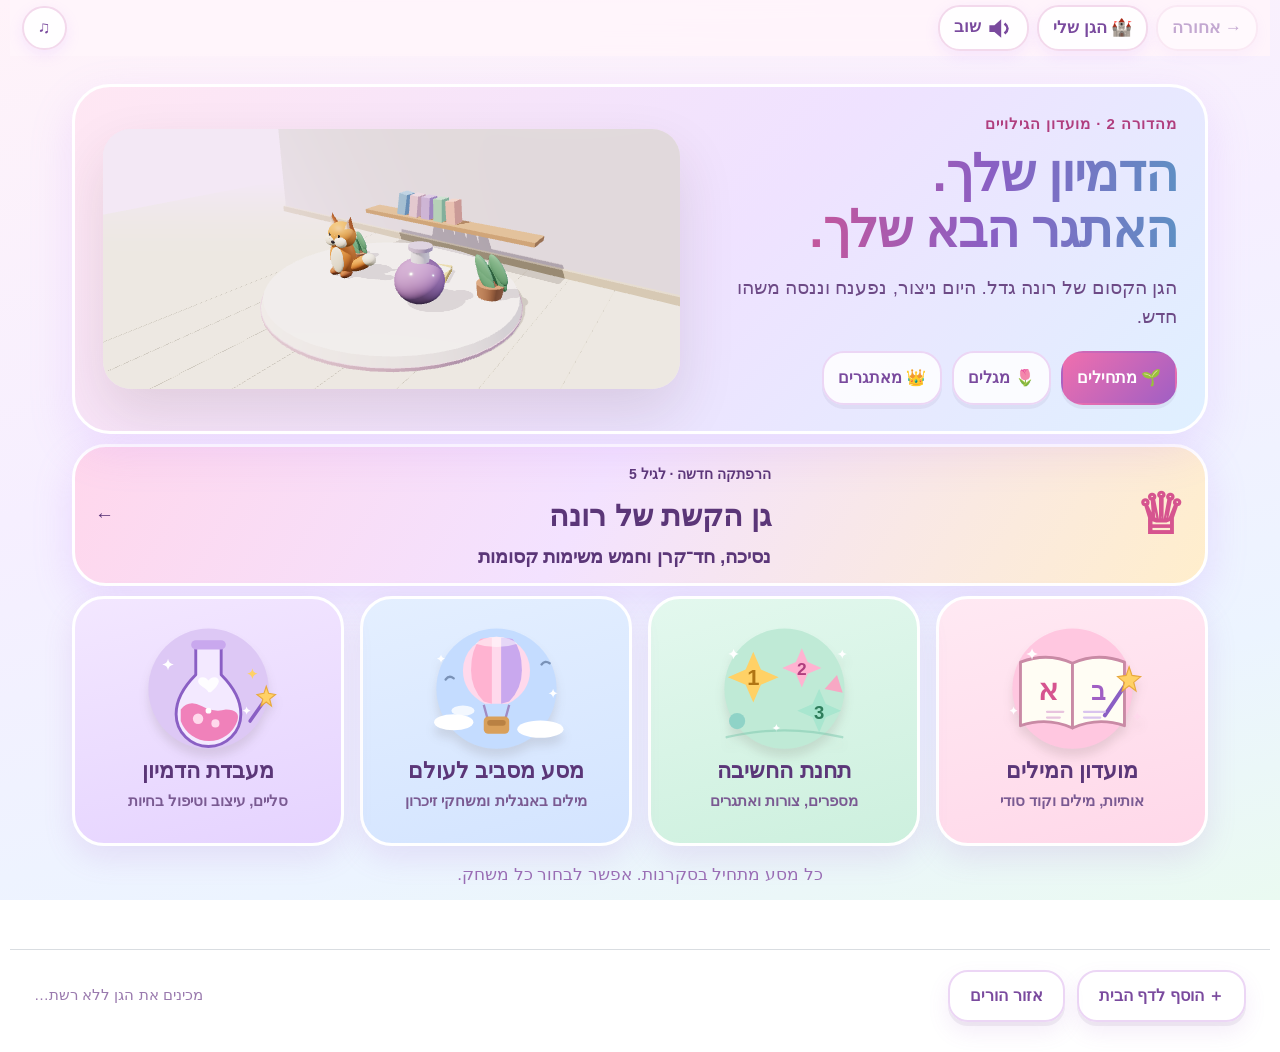
==== commit 17548a9f: "Update index.html" ====
--- a/index.html
+++ b/index.html
@@ -1 +1 @@
-<!doctype html><html lang="he" dir="rtl"><head><meta charset="utf-8"><meta name="viewport" content="width=device-width,initial-scale=1"><meta name="theme-color" content="#a05fc4"><meta name="description" content="בוחרים, משחקים ויוצרים: עולם קטן של אותיות, מספרים ואנגלית. בלי חשבונות, בלי פרסומות."><title>הגן הקסום של רונה</title><link rel="manifest" href="manifest.webmanifest"><link rel="icon" href="icon.svg"><link rel="stylesheet" href="style.css"><link rel="stylesheet" href="v2.css"><link rel="stylesheet" href="graphics.css"><link rel="stylesheet" href="village.css"><link rel="stylesheet" href="magic.css"><link rel="stylesheet" href="landscape.css"><link rel="stylesheet" href="fixes2.css"></head><body><header><button id="home" aria-label="הביתה">🏰 <span>הגן שלי</span></button><button id="repeat" aria-label="לשמוע שוב את ההוראה">◖)) <span>שוב</span></button><button id="sound" aria-label="השתקת קול" aria-pressed="false">♫</button></header><main id="app" tabindex="-1"><section class="loading-state" role="status"><h1>מועדון הגילויים של רונה</h1><p>פותחים את המחברות ומכינים את המעבדות…</p></section></main><footer><button id="install">＋ הוסף לדף הבית</button><button id="parents">אזור הורים</button><span id="offline" role="status">מכינים את הגן ללא רשת…</span></footer><dialog id="modal"><div id="modalBody"></div><button id="closeModal">סגירה</button></dialog><audio id="voice" preload="none"></audio><script defer src="voice-0.js"></script><script defer src="voice-1.js"></script><script defer src="voice-2.js"></script><script defer src="voice-3.js"></script><script defer src="voice-4.js"></script><script defer src="voice-5.js"></script><script defer src="voice-6.js"></script><script defer src="voice-7.js"></script><script defer src="voice-8.js"></script><script defer src="voice-9.js"></script><script defer src="voice-10.js"></script><script defer src="voice-11.js"></script><script defer src="voice-12.js"></script><script defer src="app.js"></script><script defer src="voice-v2-0.js"></script><script defer src="voice-v2-1.js"></script><script defer src="voice-v2-2.js"></script><script defer src="voice-v2-3.js"></script><script defer src="voice-v2-4.js"></script><script defer src="voice-v2-5.js"></script><script defer src="voice-v2-6.js"></script><script defer src="voice-v2-7.js"></script><script defer src="voice-v2-8.js"></script><script defer src="voice-v2-9.js"></script><script defer src="voice-v2-10.js"></script><script defer src="voice-v2-11.js"></script><script defer src="voice-v2-12.js"></script><script defer src="voice-v2-13.js"></script><script defer src="voice-v2-14.js"></script><script defer src="voice-v2-15.js"></script><script defer src="voice-v2-16.js"></script><script defer src="voice-v2-17.js"></script><script defer src="voice-v2-18.js"></script><script defer src="voice-v2-19.js"></script><script defer src="voice-extra-0.js"></script><script defer src="voice-extra-1.js"></script><script defer src="voice-extra-2.js"></script><script defer src="voice-extra-3.js"></script><script defer src="v2.js"></script><script defer src="graphics-pack-0.js"></script><script defer src="graphics-pack-1.js"></script><script defer src="graphics-pack-2.js"></script><script defer src="graphics-pack-3.js"></script><script defer src="graphics-pack-4.js"></script><script defer src="graphics-pack-5.js"></script><script defer src="graphics-pack-6.js"></script><script defer src="graphics-pack-7.js"></script><script defer src="graphics-pack-8.js"></script><script defer src="graphics-pack-9.js"></script><script defer src="graphics-pack-10.js"></script><script defer src="graphics-pack-11.js"></script><script defer src="graphics-pack-12.js"></script><script defer src="graphics-pack-13.js"></script><script defer src="graphics.js"></script><script defer src="village-voice-0.js"></script><script defer src="village-voice-1.js"></script><script defer src="village-voice-2.js"></script><script defer src="village-voice-3.js"></script><script defer src="village-voice-4.js"></script><script defer src="village-voice-5.js"></script><script defer src="village-voice-6.js"></script><script defer src="village-voice-7.js"></script><script defer src="village-voice-8.js"></script><script defer src="village-voice-9.js"></script><script defer src="village-voice-10.js"></script><script defer src="village-voice-11.js"></script><script defer src="village-voice-12.js"></script><script defer src="village-voice-13.js"></script><script defer src="village-voice-14.js"></script><script defer src="village-voice-15.js"></script><script defer src="village-voice-16.js"></script><script defer src="village-voice-17.js"></script><script defer src="village.js"></script><script defer src="magic.js"></script><script defer src="voice-achernar-0.js"></script><script defer src="voice-achernar-1.js"></script><script defer src="voice-achernar-2.js"></script><script defer src="voice-achernar-3.js"></script><script defer src="voice-achernar-4.js"></script><script defer src="voice-achernar-5.js"></script><script defer src="voice-achernar-6.js"></script><script defer src="voice-achernar-7.js"></script><script defer src="voice-achernar-lessons.js"></script><script defer src="phone-fit.js"></script><script defer src="fixes.js"></script></body></html>
+<!doctype html><html lang="he" dir="rtl"><head><meta charset="utf-8"><meta name="viewport" content="width=device-width,initial-scale=1"><meta name="theme-color" content="#a05fc4"><meta name="description" content="בוחרים, משחקים ויוצרים: עולם קטן של אותיות, מספרים ואנגלית. בלי חשבונות, בלי פרסומות."><title>הגן הקסום של רונה</title><link rel="manifest" href="manifest.webmanifest"><link rel="icon" href="icon.svg"><link rel="stylesheet" href="style.css"><link rel="stylesheet" href="v2.css"><link rel="stylesheet" href="graphics.css"><link rel="stylesheet" href="village.css"><link rel="stylesheet" href="magic.css"><link rel="stylesheet" href="landscape.css"><link rel="stylesheet" href="fixes2.css"></head><body><header><button id="home" aria-label="הביתה">🏰 <span>הגן שלי</span></button><button id="repeat" aria-label="לשמוע שוב את ההוראה">◖)) <span>שוב</span></button><button id="sound" aria-label="השתקת קול" aria-pressed="false">♫</button></header><main id="app" tabindex="-1"><section class="loading-state" role="status"><h1>מועדון הגילויים של רונה</h1><p>פותחים את המחברות ומכינים את המעבדות…</p></section></main><footer><button id="install">＋ הוסף לדף הבית</button><button id="parents">אזור הורים</button><span id="offline" role="status">מכינים את הגן ללא רשת…</span></footer><dialog id="modal"><div id="modalBody"></div><button id="closeModal">סגירה</button></dialog><audio id="voice" preload="none"></audio><script defer src="voice-0.js"></script><script defer src="voice-1.js"></script><script defer src="voice-2.js"></script><script defer src="voice-3.js"></script><script defer src="voice-4.js"></script><script defer src="voice-5.js"></script><script defer src="voice-6.js"></script><script defer src="voice-7.js"></script><script defer src="voice-8.js"></script><script defer src="voice-9.js"></script><script defer src="voice-10.js"></script><script defer src="voice-11.js"></script><script defer src="voice-12.js"></script><script defer src="app.js"></script><script defer src="voice-v2-0.js"></script><script defer src="voice-v2-1.js"></script><script defer src="voice-v2-2.js"></script><script defer src="voice-v2-3.js"></script><script defer src="voice-v2-4.js"></script><script defer src="voice-v2-5.js"></script><script defer src="voice-v2-6.js"></script><script defer src="voice-v2-7.js"></script><script defer src="voice-v2-8.js"></script><script defer src="voice-v2-9.js"></script><script defer src="voice-v2-10.js"></script><script defer src="voice-v2-11.js"></script><script defer src="voice-v2-12.js"></script><script defer src="voice-v2-13.js"></script><script defer src="voice-v2-14.js"></script><script defer src="voice-v2-15.js"></script><script defer src="voice-v2-16.js"></script><script defer src="voice-v2-17.js"></script><script defer src="voice-v2-18.js"></script><script defer src="voice-v2-19.js"></script><script defer src="voice-extra-0.js"></script><script defer src="voice-extra-1.js"></script><script defer src="voice-extra-2.js"></script><script defer src="voice-extra-3.js"></script><script defer src="v2.js"></script><script defer src="graphics-pack-0.js"></script><script defer src="graphics-pack-1.js"></script><script defer src="graphics-pack-2.js"></script><script defer src="graphics-pack-3.js"></script><script defer src="graphics-pack-4.js"></script><script defer src="graphics-pack-5.js"></script><script defer src="graphics-pack-6.js"></script><script defer src="graphics-pack-7.js"></script><script defer src="graphics-pack-8.js"></script><script defer src="graphics-pack-9.js"></script><script defer src="graphics-pack-10.js"></script><script defer src="graphics-pack-11.js"></script><script defer src="graphics-pack-12.js"></script><script defer src="graphics-pack-13.js"></script><script defer src="graphics.js"></script><script defer src="village-voice-0.js"></script><script defer src="village-voice-1.js"></script><script defer src="village-voice-2.js"></script><script defer src="village-voice-3.js"></script><script defer src="village-voice-4.js"></script><script defer src="village-voice-5.js"></script><script defer src="village-voice-6.js"></script><script defer src="village-voice-7.js"></script><script defer src="village-voice-8.js"></script><script defer src="village-voice-9.js"></script><script defer src="village-voice-10.js"></script><script defer src="village-voice-11.js"></script><script defer src="village-voice-12.js"></script><script defer src="village-voice-13.js"></script><script defer src="village-voice-14.js"></script><script defer src="village-voice-15.js"></script><script defer src="village-voice-16.js"></script><script defer src="village-voice-17.js"></script><script defer src="village-voice-18.js"></script><script defer src="village.js"></script><script defer src="magic.js"></script><script defer src="voice-achernar-0.js"></script><script defer src="voice-achernar-1.js"></script><script defer src="voice-achernar-2.js"></script><script defer src="voice-achernar-3.js"></script><script defer src="voice-achernar-4.js"></script><script defer src="voice-achernar-5.js"></script><script defer src="voice-achernar-6.js"></script><script defer src="voice-achernar-7.js"></script><script defer src="voice-achernar-lessons.js"></script><script defer src="phone-fit.js"></script><script defer src="fixes.js"></script></body></html>
--- a/magic.css
+++ b/magic.css
@@ -176,7 +176,7 @@
 @keyframes card-flip-out{0%{transform:rotateY(-85deg) scale(.94)}55%{transform:rotateY(10deg) scale(1.02)}100%{transform:rotateY(0) scale(1)}}
 @keyframes match-pop{35%{transform:scale(1.1) rotate(-2deg)}100%{transform:scale(1)}}
 @media(prefers-reduced-motion:no-preference){.rich-memory button{animation:deal-in .35s backwards}.rich-memory button:nth-child(3n){animation-delay:.05s}.rich-memory button:nth-child(3n+1){animation-delay:.1s}.rich-memory button:nth-child(4n){animation-delay:.15s}}
-@keyframes deal-in{0%{transform:translateY(18px) scale(.7);opacity:0}100%{transform:none;opacity:1}}
+@keyframes deal-in{0%{transform:translateY(12px);opacity:0}100%{transform:none;opacity:1}}
 @media(prefers-reduced-motion:reduce){.rich-memory button.flipped,.rich-memory button.unflipping,.rich-memory button.matched{animation:none}}
 /* סבב 6ב: צורות-דמויות */
 .shape-model .geo{animation:geo-float 3.2s ease-in-out infinite}
--- a/fixes2.css
+++ b/fixes2.css
@@ -15,13 +15,10 @@
  body[data-screen=play] #bracelet{height:calc(100vh - 355px);height:calc(100dvh - 355px)}
  body[data-screen=play] #fairyStage{height:calc(100vh - 420px)!important;height:calc(100dvh - 420px)!important}
  body[data-screen=play] .runway.render-stage{height:calc(100vh - 170px)!important;height:calc(100dvh - 170px)!important}
- body[data-activity=dress] .wardrobe{max-height:calc(100vh - 190px);max-height:calc(100dvh - 190px)}
- body[data-activity=dress] .runway.render-stage{height:calc(100vh - 195px)!important;height:calc(100dvh - 195px)!important}
 }
 @media (orientation:portrait) and (min-width:701px){
  body[data-activity=write] canvas.drawing.notebook{height:calc(100vh - 880px)!important;height:calc(100dvh - 880px)!important;min-height:130px}
  body[data-activity=slime] .slime-stage{height:calc(100vh - 900px)!important;height:calc(100dvh - 900px)!important;min-height:150px!important}
- body[data-activity=dress] .runway.render-stage{height:calc(100vh - 770px)!important;height:calc(100dvh - 770px)!important}
  body[data-activity=draw] canvas.drawing{height:calc(100vh - 750px)!important;height:calc(100dvh - 750px)!important}
  body[data-activity=zoo] .zoo-scene{height:calc(100vh - 714px);height:calc(100dvh - 714px);min-height:240px}
  body[data-activity=zoo] .care-status{margin-top:8px}
@@ -46,19 +43,19 @@
 @media (orientation:landscape) and (max-height:500px){
  body{font-size:15px}
  header{position:fixed;top:0;inset-inline:0;z-index:900;height:46px;padding:2px 8px;gap:6px;background:#fffaf3ee;border-bottom:1px solid #59436622;max-width:none}
- header button{min-height:40px;min-width:44px;padding:2px 10px;font-size:15px}
+ header button{min-height:44px;min-width:44px;padding:2px 10px;font-size:15px}
  header button span{display:none}
  main{padding:48px 10px 4px!important;min-height:0}
  footer{display:none}
- body[data-screen=play] .top-tools{position:fixed;top:3px;left:50%;transform:translateX(-50%);z-index:901;margin:0;gap:6px;width:max-content}
- body[data-screen=play] .top-tools>button,body[data-screen=play] .top-tools .levelbar button{min-height:40px;height:40px;padding:2px 9px;font-size:12px!important}
+ body[data-screen=play] .top-tools{position:fixed;top:1px;left:50%;transform:translateX(-50%);z-index:901;margin:0;gap:6px;width:max-content;max-width:calc(100vw - 116px)}
+ body[data-screen=play] .top-tools>button,body[data-screen=play] .top-tools .levelbar button{min-height:44px;height:44px;padding:2px 7px;font-size:12px!important}
  body[data-screen=play] .top-tools .levelbar{gap:4px}
  body[data-screen=play] .title-row{display:none}
  body[data-screen=play] .panel{padding:5px 10px;margin-top:2px;border-radius:14px}
  body[data-screen=play] .instruction{font-size:15px;margin:1px 0;line-height:1.25}
  body[data-screen=play] .feedback{min-height:0;font-size:14px;margin:2px 0}
  body[data-screen=play] .tools{margin:2px 0;gap:6px}
- body[data-screen=play] .tools button,body[data-screen=play] #nextTools button{min-height:38px;padding:4px 10px;font-size:14px}
+ body[data-screen=play] .tools button,body[data-screen=play] #nextTools button{min-height:44px;padding:3px 10px;font-size:14px}
  body[data-screen=play] .choices{gap:8px;margin:4px auto}
  body[data-screen=play] .choice{min-height:52px;font-size:30px;padding:4px}
  body[data-screen=play] .choice small{font-size:13px!important}
@@ -100,13 +97,14 @@
  body[data-screen=play] .notebook-label{font-size:18px;margin-bottom:2px}
  body[data-screen=play] .notebook-label small{font-size:11px}
  body[data-screen=play] canvas.drawing:not(.notebook){height:calc(100vh - 225px)!important;height:calc(100dvh - 225px)!important;min-height:90px}
- body[data-screen=play] canvas.drawing.notebook{height:calc(100vh - 278px)!important;height:calc(100dvh - 278px)!important;min-height:64px}
- body[data-screen=play] .record-row button{min-height:40px;padding:2px 8px;font-size:12px}
+ body[data-screen=play] canvas.drawing.notebook{height:calc(100vh - 288px)!important;height:calc(100dvh - 288px)!important;min-height:64px}
+ body[data-screen=play] .record-row button{min-height:44px;padding:2px 8px;font-size:12px}
+ body[data-activity=alphabet] .choices{grid-template-columns:repeat(4,minmax(0,1fr))}
  body[data-screen=play] .rhyme-word{font-size:22px;margin:2px 0;gap:8px}
  body[data-screen=play] .rhyme-word .symbol-icon{width:40px;height:40px}
  body[data-screen=play] .syl-word{font-size:30px}
  body[data-screen=play] .spoken-choice{max-width:110px;gap:4px}
- body[data-screen=play] .word-listen{min-height:40px;font-size:12px;padding:2px 6px}
+ body[data-screen=play] .word-listen{min-height:44px;font-size:12px;padding:2px 6px}
  body[data-screen=play] .letter-lesson{gap:14px}
  body[data-screen=play] .letter-lesson>strong{font-size:52px}
  body[data-screen=play] .letter-lesson>div{font-size:16px}
@@ -125,23 +123,20 @@
  body[data-screen=play] .recipe{font-size:13px;padding:6px;margin:4px 0}
  body[data-screen=play] .lab-controls{padding:0}
  body[data-screen=play] .lab-controls h2{font-size:15px;margin:2px 0}
- body[data-screen=play] .lab-controls>button{margin:3px 0;min-height:38px}
+ body[data-screen=play] .lab-controls>button{margin:3px 0;min-height:44px}
  body[data-screen=play] .lab-tag{font-size:10px}
  body[data-screen=play] .slime-stage p{font-size:12px;margin:2px}
- body[data-screen=play] .zoo-scene.render-stage{height:calc(100vh - 195px)!important;height:calc(100dvh - 195px)!important;min-height:110px!important}
+ body[data-screen=play] .zoo-scene.render-stage{height:calc(100vh - 205px)!important;height:calc(100dvh - 205px)!important;min-height:110px!important}
  body[data-screen=play] #animal{width:80px;height:80px;bottom:35px;left:calc(50% - 40px)}
  body[data-screen=play] .habitat span{font-size:11px;padding:6px 12px}
  body[data-screen=play] .habitat .shelter{padding:16px}
  body[data-screen=play] .care-status h2{font-size:15px;margin:2px 0}
  body[data-screen=play] .care-step{font-size:12px;padding:4px 8px}
- body[data-screen=play] .runway.render-stage{height:calc(100vh - 120px)!important;height:calc(100dvh - 120px)!important;min-height:140px;padding:8px}
- body[data-activity=dress] .wardrobe{max-height:calc(100vh - 105px);max-height:calc(100dvh - 105px)}
- body[data-activity=dress] .fashion-doll{height:calc(100vh - 190px);height:calc(100dvh - 190px);min-height:130px}
  body[data-screen=play] .wardrobe h2{font-size:14px;margin:2px 0}
  body[data-screen=play] .wardrobe h3{font-size:12px;margin:4px 0 2px}
- body[data-screen=play] .wardrobe button{font-size:12px;padding:4px 8px;min-height:40px}
+ body[data-screen=play] .wardrobe button{font-size:12px;padding:4px 8px;min-height:44px}
  body[data-screen=play] #fashionCaption{font-size:12px;margin:2px}
- body[data-screen=play] #bracelet{height:calc(100vh - 213px)!important;height:calc(100dvh - 213px)!important;min-height:96px}
+ body[data-screen=play] #bracelet{height:calc(100vh - 223px)!important;height:calc(100dvh - 223px)!important;min-height:96px}
  body[data-screen=play] .bead-pattern>span{width:18px;height:18px}
  body[data-screen=play] .bead-pattern{gap:5px}
  body[data-screen=play] .swatch{width:40px;height:40px}
@@ -179,8 +174,8 @@
  body[data-screen=menu] .game-card{min-height:0!important;padding:8px 44px 8px 10px!important}
  body[data-screen=menu] .game-card b{font-size:15px}
  body[data-screen=menu] .game-card small,.game-number,.game-arrow{display:none}
- body[data-screen=menu] .preview{min-width:40px;min-height:40px;bottom:3px;padding:4px}
- body[data-screen=menu] #worldLevel .levelbar button{min-height:36px;font-size:12px;padding:2px 8px}
+ body[data-screen=menu] .preview{min-width:44px;min-height:44px;bottom:3px;padding:4px}
+ body[data-screen=menu] #worldLevel .levelbar button{min-height:44px;font-size:12px;padding:2px 8px}
  body[data-screen=menu] .village-entry{margin:6px 0;padding:8px 14px;gap:8px}
  body[data-screen=menu] .village-entry strong{font-size:16px;margin:2px 0}
  body[data-screen=menu] .village-entry small{font-size:12px}
@@ -190,12 +185,6 @@
  body[data-screen=play] .skip-voice{display:none}
 }
 
-/* ---- 3. dress: the finish button belongs under the wardrobe, always visible ---- */
-.wardrobe{display:flex;flex-direction:column}
-#fashionDone{order:99;margin-top:8px}
-@media (orientation:landscape){
- #fashionDone{position:sticky;bottom:6px;z-index:3;box-shadow:0 -8px 14px #fff}
-}
 
 /* ---- 4. quantity/shop on phone portrait: use the whole screen, bigger objects ---- */
 @media (max-width:700px) and (orientation:portrait){
@@ -214,7 +203,7 @@
  body[data-screen=home] .home-3d,body[data-screen=home] .v2hero>svg{display:none}
  body[data-screen=home] .v2hero{min-height:0;display:block}
  body[data-screen=home] .v2hero>div{max-width:none}
- body[data-screen=home] #homeLevel .levelbar button{min-height:36px;font-size:12px;padding:2px 8px}
+ body[data-screen=home] #homeLevel .levelbar button{min-height:44px;font-size:12px;padding:2px 8px}
  body[data-screen=home] .village-entry{margin:6px 0;padding:6px 14px;gap:8px;min-height:0}
  body[data-screen=home] .village-entry strong{font-size:16px;margin:2px 0}
  body[data-screen=home] .village-entry small{font-size:12px}
@@ -287,7 +276,7 @@
 @media (max-width:700px) and (orientation:portrait){
  .home-3d,.home-3d canvas{max-height:130px}
  .world .scene{height:70px!important}
- #homeLevel .levelbar button{min-height:40px;font-size:13px;padding:4px 10px}
+ #homeLevel .levelbar button{min-height:44px;font-size:13px;padding:4px 10px}
 }
 @media (min-width:701px) and (max-width:1000px) and (min-height:501px){
  .v2hero>svg{display:none}
@@ -299,3 +288,92 @@
  .world .scene{height:100px}
  .world{min-height:0}
             }
+
+@media (orientation:landscape) and (min-height:501px) and (max-height:850px){
+ body[data-activity=memory] .memory.rich-memory[data-cols="4"]{grid-template-columns:repeat(8,minmax(0,1fr));max-width:min(96vw,900px);gap:6px}
+ body[data-activity=memory] .memory.rich-memory[data-cols="4"] button{min-height:0;font-size:22px;border-radius:14px;padding:3px}
+ body[data-activity=memory] .memory.rich-memory[data-cols="4"] .card-back{font-size:20px}
+ body[data-activity=memory] .memory.rich-memory[data-cols="4"] .card-back small{font-size:11px}
+ body[data-activity=memory] .memory.rich-memory[data-cols="4"] .memory-picture .symbol-icon{width:36px;height:36px}
+ body[data-activity=memory] .memory.rich-memory[data-cols="4"] .memory-picture small{font-size:12px}
+ body[data-activity=memory] .memory.rich-memory[data-cols="4"] .dots{font-size:11px}
+}
+@media (min-width:701px) and (orientation:portrait){
+ body[data-activity=memory] .memory.rich-memory[data-cols="4"]{grid-template-columns:repeat(4,minmax(0,1fr));max-width:560px;gap:6px}
+ body[data-activity=memory] .memory.rich-memory[data-cols="4"] button{min-height:0;font-size:22px;border-radius:14px;padding:3px}
+ body[data-activity=memory] .memory.rich-memory[data-cols="4"] .card-back{font-size:20px}
+ body[data-activity=memory] .memory.rich-memory[data-cols="4"] .card-back small{font-size:11px}
+ body[data-activity=memory] .memory.rich-memory[data-cols="4"] .memory-picture .symbol-icon{width:34px;height:34px}
+ body[data-activity=memory] .memory.rich-memory[data-cols="4"] .memory-picture small{font-size:12px}
+ body[data-activity=memory] .memory.rich-memory[data-cols="4"] .dots{font-size:10px}
+ body[data-activity=memory] .memory.rich-memory[data-cols="3"]{grid-template-columns:repeat(4,minmax(0,1fr));max-width:460px;gap:6px}
+}
+@media (orientation:landscape) and (max-height:500px){
+ body[data-screen=play] .top-tools{left:50%;right:auto;transform:translateX(-50%);max-width:calc(100vw - 292px)}
+ body[data-screen=play] .top-tools .skip-voice{display:none}
+ body[data-screen=play] button,body[data-screen=play] .choice,body[data-screen=play] .piece{min-height:44px}
+ body[data-screen=play] .lotto.lotto-4{grid-template-columns:repeat(6,minmax(0,1fr));max-width:min(94vw,760px)}
+ body[data-screen=play] .memory.rich-memory[data-cols="4"]{grid-template-columns:repeat(8,minmax(0,1fr));max-width:min(96vw,760px)}
+ body[data-screen=play] .memory.rich-memory[data-cols="3"]{grid-template-columns:repeat(6,minmax(0,1fr));max-width:min(96vw,560px)}
+ body[data-activity=dress] .wardrobe h2{font-size:14px;margin:0}
+ body[data-activity=dress] .wardrobe h3{font-size:12px;margin:2px 0}
+ body[data-activity=dress] .wardrobe .tools button{font-size:12px;padding:2px 8px;min-height:44px}
+}
+@media (orientation:portrait){
+ body[data-screen=play] footer{display:none}
+ body[data-screen=play] main{padding-bottom:10px}
+ body[data-activity=dress] .eyebrow{display:none}
+ body[data-activity=dress] .wardrobe h2{display:none}
+ body[data-activity=dress] .wardrobe section{margin:2px 0}
+ body[data-activity=dress] .wardrobe h3{font-size:13px;margin:2px 0}
+ body[data-activity=dress] .wardrobe .tools{gap:5px;margin:2px 0}
+ body[data-activity=dress] .wardrobe .tools button{font-size:13px;padding:3px 10px;min-height:44px}
+}
+@media (orientation:landscape) and (max-height:500px) and (max-width:700px){
+ header{grid-template-columns:44px 44px 44px 1fr!important;gap:6px}
+ header button{width:44px}
+ header #sound{justify-self:end}
+ body[data-screen=play] .top-tools{left:56px;right:auto;transform:none;max-width:calc(100vw - 190px)}
+    }
+
+/* ---- 8. dress studio layout (product review, 5.11): reliable stage share, caption
+   as a normal block outside the runway, finish pinned outside the scroll pane ---- */
+.runway-col{display:flex;flex-direction:column;min-height:0;min-width:0;gap:4px}
+body[data-activity=dress] .runway.render-stage{flex:1;min-height:0;display:flex;flex-direction:column;align-items:center}
+body[data-activity=dress] .runway #doll{flex:1;min-height:0;width:100%;display:flex;align-items:center;justify-content:center}
+body[data-activity=dress] .runway .fashion-doll{height:100%;width:auto;max-width:100%;max-height:100%}
+body[data-activity=dress] #fashionCaption{flex:none;margin:2px 0;text-align:center;position:static}
+body[data-activity=dress] .wardrobe{display:flex;flex-direction:column;min-height:0;min-width:0}
+body[data-activity=dress] .wardrobe #wardrobe{flex:1;min-height:0;overflow-y:auto;overscroll-behavior:contain}
+body[data-activity=dress] #fashionDone{flex:none;order:99;margin-top:8px}
+@media (orientation:landscape){
+ body[data-activity=dress] .fashion-layout{grid-template-columns:minmax(220px,2fr) minmax(0,3fr);grid-template-rows:minmax(0,1fr);align-items:stretch}
+}
+@media (orientation:landscape) and (max-height:900px){
+ body[data-activity=dress] .fashion-layout{height:calc(100vh - 195px);height:calc(100dvh - 195px)}
+}
+@media (orientation:landscape) and (max-height:500px){
+ body[data-activity=dress] .fashion-layout{height:calc(100vh - 128px);height:calc(100dvh - 128px);grid-template-columns:minmax(180px,34%) minmax(0,1fr);gap:10px}
+ body[data-activity=dress] .runway.render-stage{padding:6px}
+ body[data-activity=dress] .wardrobe{max-height:none;gap:2px}
+ body[data-activity=dress] #fashionCaption{font-size:12px}
+}
+@media (orientation:portrait){
+ body[data-activity=dress] .fashion-layout{display:flex;flex-direction:column;gap:8px}
+ body[data-activity=dress] .runway-col{flex:1 1 auto;min-height:190px}
+ body[data-activity=dress] .wardrobe{flex:0 1 auto;max-height:none}
+ body[data-activity=dress] #fashionCaption{font-size:13px}
+}
+@media (max-width:700px) and (orientation:portrait){
+ body[data-activity=dress] .fashion-layout{height:calc(100vh - 262px);height:calc(100dvh - 262px)}
+}
+@media (min-width:701px) and (orientation:portrait){
+ body[data-activity=dress] .fashion-layout{height:calc(100vh - 375px);height:calc(100dvh - 375px)}
+ body[data-activity=dress] .runway-col{min-height:290px}
+ body[data-activity=dress] .wardrobe{flex:0 1 auto;min-height:0;width:min(640px,100%);margin-inline:auto}
+ body[data-activity=dress] .wardrobe h2,body[data-activity=dress] .wardrobe h3{text-align:center}
+ body[data-activity=dress] .wardrobe .tools{justify-content:center}
+}
+
+/* ---- 9. update-ready chip: shown when a new version activates mid-game ---- */
+.update-ready{position:fixed;bottom:10px;left:50%;transform:translateX(-50%);z-index:1200;min-height:44px;padding:8px 18px;border-radius:22px;background:#2f536d;color:#fff;border:0;box-shadow:0 6px 18px #24334644;font-size:15px}
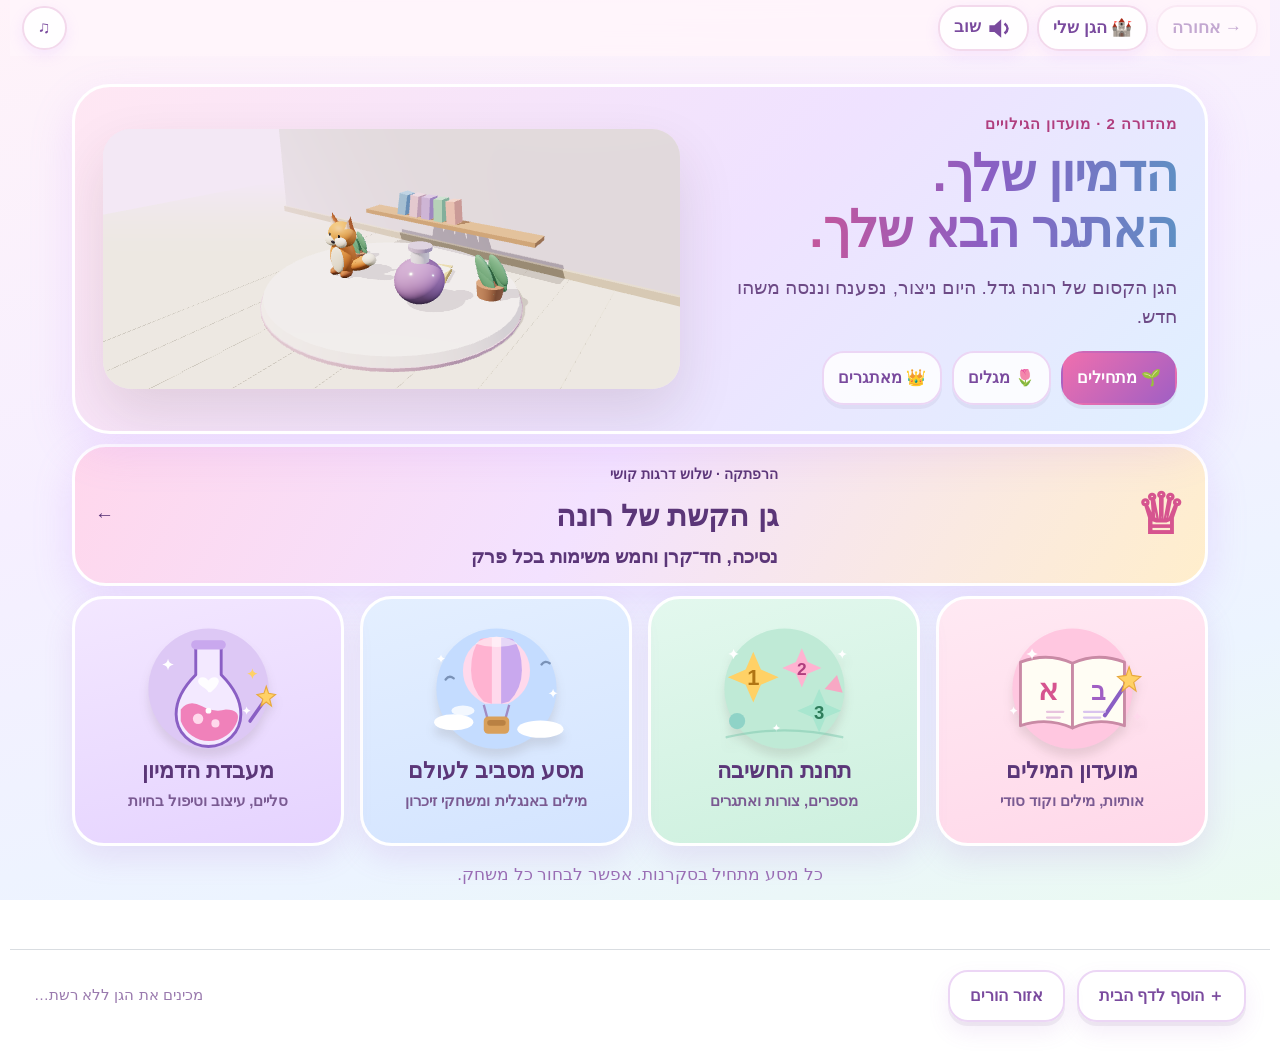
==== commit b9db0df1: "Update index.html" ====
--- a/index.html
+++ b/index.html
@@ -1 +1 @@
-<!doctype html><html lang="he" dir="rtl"><head><meta charset="utf-8"><meta name="viewport" content="width=device-width,initial-scale=1"><meta name="theme-color" content="#a05fc4"><meta name="description" content="בוחרים, משחקים ויוצרים: עולם קטן של אותיות, מספרים ואנגלית. בלי חשבונות, בלי פרסומות."><title>הגן הקסום של רונה</title><link rel="manifest" href="manifest.webmanifest"><link rel="icon" href="icon.svg"><link rel="stylesheet" href="style.css"><link rel="stylesheet" href="v2.css"><link rel="stylesheet" href="graphics.css"><link rel="stylesheet" href="village.css"><link rel="stylesheet" href="magic.css"><link rel="stylesheet" href="landscape.css"><link rel="stylesheet" href="fixes2.css"></head><body><header><button id="home" aria-label="הביתה">🏰 <span>הגן שלי</span></button><button id="repeat" aria-label="לשמוע שוב את ההוראה">◖)) <span>שוב</span></button><button id="sound" aria-label="השתקת קול" aria-pressed="false">♫</button></header><main id="app" tabindex="-1"><section class="loading-state" role="status"><h1>מועדון הגילויים של רונה</h1><p>פותחים את המחברות ומכינים את המעבדות…</p></section></main><footer><button id="install">＋ הוסף לדף הבית</button><button id="parents">אזור הורים</button><span id="offline" role="status">מכינים את הגן ללא רשת…</span></footer><dialog id="modal"><div id="modalBody"></div><button id="closeModal">סגירה</button></dialog><audio id="voice" preload="none"></audio><script defer src="voice-0.js"></script><script defer src="voice-1.js"></script><script defer src="voice-2.js"></script><script defer src="voice-3.js"></script><script defer src="voice-4.js"></script><script defer src="voice-5.js"></script><script defer src="voice-6.js"></script><script defer src="voice-7.js"></script><script defer src="voice-8.js"></script><script defer src="voice-9.js"></script><script defer src="voice-10.js"></script><script defer src="voice-11.js"></script><script defer src="voice-12.js"></script><script defer src="app.js"></script><script defer src="voice-v2-0.js"></script><script defer src="voice-v2-1.js"></script><script defer src="voice-v2-2.js"></script><script defer src="voice-v2-3.js"></script><script defer src="voice-v2-4.js"></script><script defer src="voice-v2-5.js"></script><script defer src="voice-v2-6.js"></script><script defer src="voice-v2-7.js"></script><script defer src="voice-v2-8.js"></script><script defer src="voice-v2-9.js"></script><script defer src="voice-v2-10.js"></script><script defer src="voice-v2-11.js"></script><script defer src="voice-v2-12.js"></script><script defer src="voice-v2-13.js"></script><script defer src="voice-v2-14.js"></script><script defer src="voice-v2-15.js"></script><script defer src="voice-v2-16.js"></script><script defer src="voice-v2-17.js"></script><script defer src="voice-v2-18.js"></script><script defer src="voice-v2-19.js"></script><script defer src="voice-extra-0.js"></script><script defer src="voice-extra-1.js"></script><script defer src="voice-extra-2.js"></script><script defer src="voice-extra-3.js"></script><script defer src="v2.js"></script><script defer src="graphics-pack-0.js"></script><script defer src="graphics-pack-1.js"></script><script defer src="graphics-pack-2.js"></script><script defer src="graphics-pack-3.js"></script><script defer src="graphics-pack-4.js"></script><script defer src="graphics-pack-5.js"></script><script defer src="graphics-pack-6.js"></script><script defer src="graphics-pack-7.js"></script><script defer src="graphics-pack-8.js"></script><script defer src="graphics-pack-9.js"></script><script defer src="graphics-pack-10.js"></script><script defer src="graphics-pack-11.js"></script><script defer src="graphics-pack-12.js"></script><script defer src="graphics-pack-13.js"></script><script defer src="graphics.js"></script><script defer src="village-voice-0.js"></script><script defer src="village-voice-1.js"></script><script defer src="village-voice-2.js"></script><script defer src="village-voice-3.js"></script><script defer src="village-voice-4.js"></script><script defer src="village-voice-5.js"></script><script defer src="village-voice-6.js"></script><script defer src="village-voice-7.js"></script><script defer src="village-voice-8.js"></script><script defer src="village-voice-9.js"></script><script defer src="village-voice-10.js"></script><script defer src="village-voice-11.js"></script><script defer src="village-voice-12.js"></script><script defer src="village-voice-13.js"></script><script defer src="village-voice-14.js"></script><script defer src="village-voice-15.js"></script><script defer src="village-voice-16.js"></script><script defer src="village-voice-17.js"></script><script defer src="village-voice-18.js"></script><script defer src="village.js"></script><script defer src="magic.js"></script><script defer src="voice-achernar-0.js"></script><script defer src="voice-achernar-1.js"></script><script defer src="voice-achernar-2.js"></script><script defer src="voice-achernar-3.js"></script><script defer src="voice-achernar-4.js"></script><script defer src="voice-achernar-5.js"></script><script defer src="voice-achernar-6.js"></script><script defer src="voice-achernar-7.js"></script><script defer src="voice-achernar-lessons.js"></script><script defer src="phone-fit.js"></script><script defer src="fixes.js"></script></body></html>
+<!doctype html><html lang="he" dir="rtl"><head><meta charset="utf-8"><meta name="viewport" content="width=device-width,initial-scale=1"><meta name="theme-color" content="#a05fc4"><meta name="description" content="בוחרים, משחקים ויוצרים: עולם קטן של אותיות, מספרים ואנגלית. בלי חשבונות, בלי פרסומות."><title>הגן הקסום של רונה</title><link rel="manifest" href="manifest.webmanifest"><link rel="icon" href="icon.svg"><link rel="stylesheet" href="style.css"><link rel="stylesheet" href="v2.css"><link rel="stylesheet" href="graphics.css"><link rel="stylesheet" href="village.css"><link rel="stylesheet" href="magic.css"><link rel="stylesheet" href="landscape.css"><link rel="stylesheet" href="fixes2.css"></head><body><header><button id="home" aria-label="הביתה">🏰 <span>הגן שלי</span></button><button id="repeat" aria-label="לשמוע שוב את ההוראה">◖)) <span>שוב</span></button><button id="sound" aria-label="השתקת קול" aria-pressed="false">♫</button></header><main id="app" tabindex="-1"><section class="loading-state" role="status"><h1>מועדון הגילויים של רונה</h1><p>פותחים את המחברות ומכינים את המעבדות…</p></section></main><footer><button id="install">＋ הוסף לדף הבית</button><button id="parents">אזור הורים</button><span id="offline" role="status">מכינים את הגן ללא רשת…</span></footer><dialog id="modal"><div id="modalBody"></div><button id="closeModal">סגירה</button></dialog><audio id="voice" preload="none"></audio><script defer src="voice-0.js"></script><script defer src="voice-1.js"></script><script defer src="voice-2.js"></script><script defer src="voice-3.js"></script><script defer src="voice-4.js"></script><script defer src="voice-5.js"></script><script defer src="voice-6.js"></script><script defer src="voice-7.js"></script><script defer src="voice-8.js"></script><script defer src="voice-9.js"></script><script defer src="voice-10.js"></script><script defer src="voice-11.js"></script><script defer src="voice-12.js"></script><script defer src="app.js"></script><script defer src="voice-v2-0.js"></script><script defer src="voice-v2-1.js"></script><script defer src="voice-v2-2.js"></script><script defer src="voice-v2-3.js"></script><script defer src="voice-v2-4.js"></script><script defer src="voice-v2-5.js"></script><script defer src="voice-v2-6.js"></script><script defer src="voice-v2-7.js"></script><script defer src="voice-v2-8.js"></script><script defer src="voice-v2-9.js"></script><script defer src="voice-v2-10.js"></script><script defer src="voice-v2-11.js"></script><script defer src="voice-v2-12.js"></script><script defer src="voice-v2-13.js"></script><script defer src="voice-v2-14.js"></script><script defer src="voice-v2-15.js"></script><script defer src="voice-v2-16.js"></script><script defer src="voice-v2-17.js"></script><script defer src="voice-v2-18.js"></script><script defer src="voice-v2-19.js"></script><script defer src="voice-extra-0.js"></script><script defer src="voice-extra-1.js"></script><script defer src="voice-extra-2.js"></script><script defer src="voice-extra-3.js"></script><script defer src="v2.js"></script><script defer src="graphics-pack-0.js"></script><script defer src="graphics-pack-1.js"></script><script defer src="graphics-pack-2.js"></script><script defer src="graphics-pack-3.js"></script><script defer src="graphics-pack-4.js"></script><script defer src="graphics-pack-5.js"></script><script defer src="graphics-pack-6.js"></script><script defer src="graphics-pack-7.js"></script><script defer src="graphics-pack-8.js"></script><script defer src="graphics-pack-9.js"></script><script defer src="graphics-pack-10.js"></script><script defer src="graphics-pack-11.js"></script><script defer src="graphics-pack-12.js"></script><script defer src="graphics-pack-13.js"></script><script defer src="graphics.js"></script><script defer src="village-voice-0.js"></script><script defer src="village-voice-1.js"></script><script defer src="village-voice-2.js"></script><script defer src="village-voice-3.js"></script><script defer src="village-voice-4.js"></script><script defer src="village-voice-5.js"></script><script defer src="village-voice-6.js"></script><script defer src="village-voice-7.js"></script><script defer src="village-voice-8.js"></script><script defer src="village-voice-9.js"></script><script defer src="village-voice-10.js"></script><script defer src="village-voice-11.js"></script><script defer src="village-voice-12.js"></script><script defer src="village-voice-13.js"></script><script defer src="village-voice-14.js"></script><script defer src="village-voice-15.js"></script><script defer src="village-voice-16.js"></script><script defer src="village-voice-17.js"></script><script defer src="village-voice-18.js"></script><script defer src="village-voice-19.js"></script><script defer src="village.js"></script><script defer src="magic.js"></script><script defer src="voice-achernar-0.js"></script><script defer src="voice-achernar-1.js"></script><script defer src="voice-achernar-2.js"></script><script defer src="voice-achernar-3.js"></script><script defer src="voice-achernar-4.js"></script><script defer src="voice-achernar-5.js"></script><script defer src="voice-achernar-6.js"></script><script defer src="voice-achernar-7.js"></script><script defer src="voice-achernar-lessons.js"></script><script defer src="phone-fit.js"></script><script defer src="fixes.js"></script></body></html>
--- a/village.css
+++ b/village.css
@@ -3,3 +3,33 @@
 .fairy-actions button{display:flex;align-items:center;justify-content:center;gap:12px;padding:12px 22px}.fairy-progress span{display:flex;align-items:center;justify-content:center;min-width:64px}.fairy-progress svg{width:28px;height:28px}
 
 .fairy-progress{gap:8px}.fairy-progress span{min-width:44px;padding:8px 12px}.name-model{font-size:48px!important;letter-spacing:8px;color:#6f4789}.fairy-progress span:nth-child(n+4){font-weight:700;font-size:25px}
+
+/* Chapter map and adventure progression */
+.chapter-map{display:grid;grid-template-columns:repeat(3,1fr);gap:16px;margin:20px 0}
+.chapter-card{display:flex;flex-direction:column;align-items:center;gap:8px;padding:26px 16px;background:#fff8e8;border:2px solid #d7bbdc;border-radius:24px;color:#594168;box-shadow:0 5px 0 #dbc5de;min-height:190px;font-size:19px;touch-action:manipulation}
+.chapter-card .ch-icon{font-size:52px}
+.chapter-card b{font-size:24px}
+.chapter-card .ch-name{font-size:20px;font-weight:700}
+.chapter-card small{font-size:15px;color:#7a6486}
+.chapter-card.locked{opacity:.55;background:#f2edf4;box-shadow:none}
+.chapter-card.next{border-color:#e8bb5b;box-shadow:0 5px 0 #e3cf9a,0 0 22px #f6c65b66}
+.chapter-card:not(.locked):active{transform:translateY(3px);box-shadow:0 2px 0 #dbc5de}
+.fairy-celebrate{text-align:center;padding:30px 10px}
+.celebrate-text{font-size:24px;line-height:1.7;color:#553862}
+.fairy-actions .v-primary{background:#a05fc4;color:#fff;border-color:#8a4fae}
+.confetti{position:fixed;inset:0;pointer-events:none;z-index:60;overflow:hidden}
+.confetti i{position:absolute;top:-18px;width:14px;height:20px;border-radius:4px;animation:confetti-fall linear forwards}
+@keyframes confetti-fall{to{transform:translateY(110vh) rotate(540deg);opacity:.9}}
+.fairy-actions button.bob{animation:bob 1.6s ease-in-out infinite}
+@keyframes bob{50%{transform:translateY(-9px)}}
+.fairy-actions button.swap{animation:swap-wiggle .45s ease}
+@keyframes swap-wiggle{30%{transform:scale(.92) rotate(-3deg)}70%{transform:scale(1.05) rotate(2deg)}}
+@media(max-width:600px){.chapter-map{grid-template-columns:1fr;gap:12px}.chapter-card{min-height:0;padding:18px;flex-direction:row;text-align:right;justify-content:flex-start}.chapter-card .ch-icon{font-size:40px}.celebrate-text{font-size:20px}}
+@media(prefers-reduced-motion:reduce){.confetti{display:none}.fairy-actions button.bob,.fairy-actions button.swap,.chapter-card{animation:none;transition:none}}
+
+.chapter-card .ch-icon svg{display:block}
+
+.chapter-card[aria-disabled]{opacity:.75;cursor:pointer}
+.chapter-card.wiggle{animation:wiggle .5s ease}
+@keyframes wiggle{0%,100%{transform:translateX(0)}25%{transform:translateX(-6px)}75%{transform:translateX(6px)}}
+@media(prefers-reduced-motion:reduce){.chapter-card.wiggle{animation:none}}
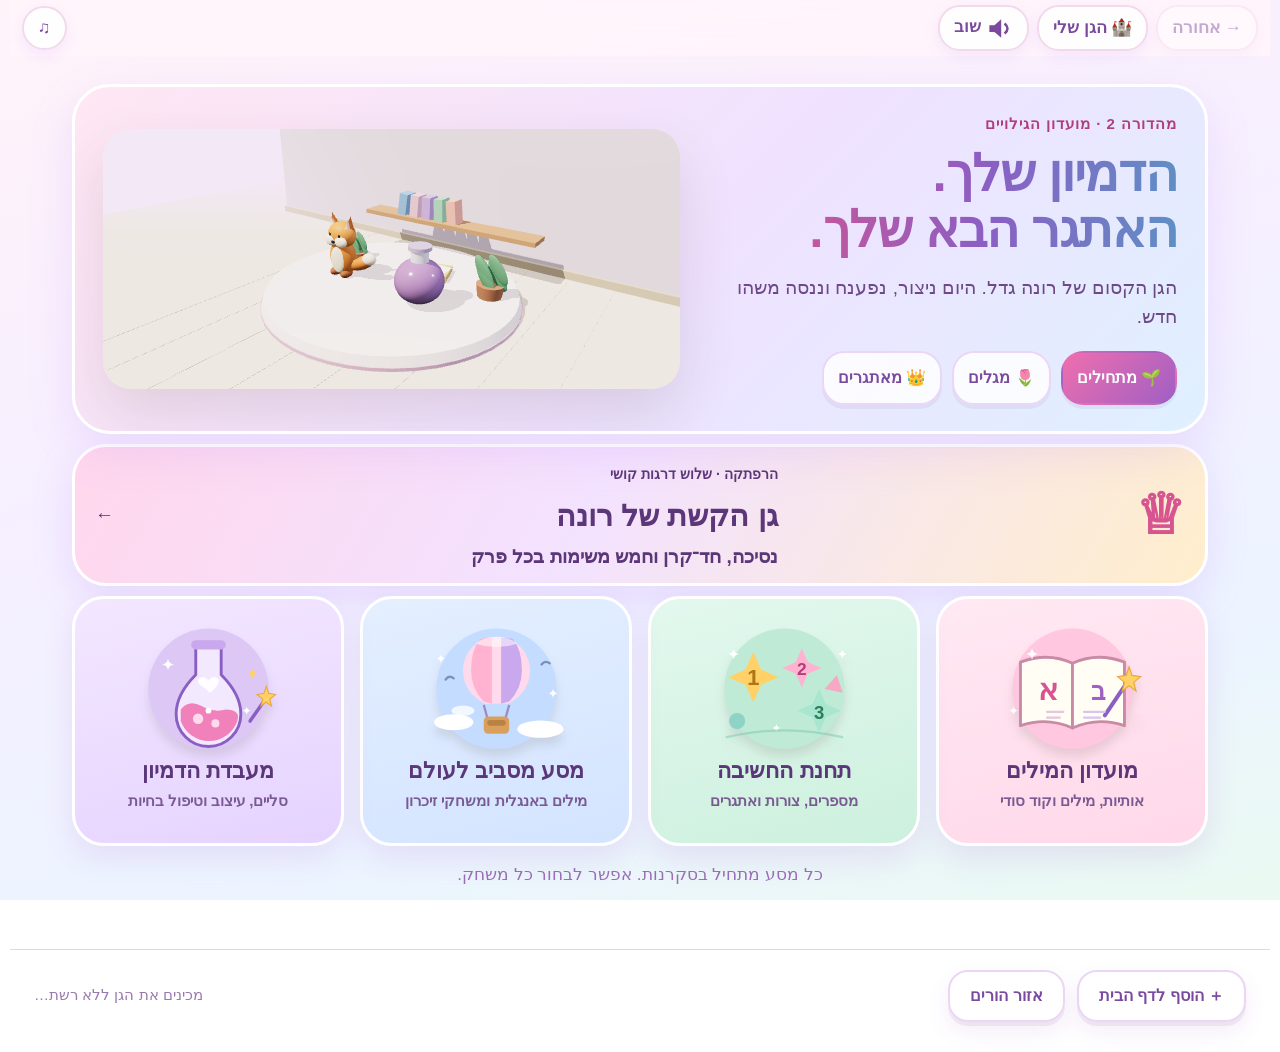
==== commit 4e4efd3b: "Update index.html" ====
--- a/index.html
+++ b/index.html
@@ -1 +1 @@
-<!doctype html><html lang="he" dir="rtl"><head><meta charset="utf-8"><meta name="viewport" content="width=device-width,initial-scale=1"><meta name="theme-color" content="#a05fc4"><meta name="description" content="בוחרים, משחקים ויוצרים: עולם קטן של אותיות, מספרים ואנגלית. בלי חשבונות, בלי פרסומות."><title>הגן הקסום של רונה</title><link rel="manifest" href="manifest.webmanifest"><link rel="icon" href="icon.svg"><link rel="stylesheet" href="style.css"><link rel="stylesheet" href="v2.css"><link rel="stylesheet" href="graphics.css"><link rel="stylesheet" href="village.css"><link rel="stylesheet" href="magic.css"><link rel="stylesheet" href="landscape.css"><link rel="stylesheet" href="fixes2.css"></head><body><header><button id="home" aria-label="הביתה">🏰 <span>הגן שלי</span></button><button id="repeat" aria-label="לשמוע שוב את ההוראה">◖)) <span>שוב</span></button><button id="sound" aria-label="השתקת קול" aria-pressed="false">♫</button></header><main id="app" tabindex="-1"><section class="loading-state" role="status"><h1>מועדון הגילויים של רונה</h1><p>פותחים את המחברות ומכינים את המעבדות…</p></section></main><footer><button id="install">＋ הוסף לדף הבית</button><button id="parents">אזור הורים</button><span id="offline" role="status">מכינים את הגן ללא רשת…</span></footer><dialog id="modal"><div id="modalBody"></div><button id="closeModal">סגירה</button></dialog><audio id="voice" preload="none"></audio><script defer src="voice-0.js"></script><script defer src="voice-1.js"></script><script defer src="voice-2.js"></script><script defer src="voice-3.js"></script><script defer src="voice-4.js"></script><script defer src="voice-5.js"></script><script defer src="voice-6.js"></script><script defer src="voice-7.js"></script><script defer src="voice-8.js"></script><script defer src="voice-9.js"></script><script defer src="voice-10.js"></script><script defer src="voice-11.js"></script><script defer src="voice-12.js"></script><script defer src="app.js"></script><script defer src="voice-v2-0.js"></script><script defer src="voice-v2-1.js"></script><script defer src="voice-v2-2.js"></script><script defer src="voice-v2-3.js"></script><script defer src="voice-v2-4.js"></script><script defer src="voice-v2-5.js"></script><script defer src="voice-v2-6.js"></script><script defer src="voice-v2-7.js"></script><script defer src="voice-v2-8.js"></script><script defer src="voice-v2-9.js"></script><script defer src="voice-v2-10.js"></script><script defer src="voice-v2-11.js"></script><script defer src="voice-v2-12.js"></script><script defer src="voice-v2-13.js"></script><script defer src="voice-v2-14.js"></script><script defer src="voice-v2-15.js"></script><script defer src="voice-v2-16.js"></script><script defer src="voice-v2-17.js"></script><script defer src="voice-v2-18.js"></script><script defer src="voice-v2-19.js"></script><script defer src="voice-extra-0.js"></script><script defer src="voice-extra-1.js"></script><script defer src="voice-extra-2.js"></script><script defer src="voice-extra-3.js"></script><script defer src="v2.js"></script><script defer src="graphics-pack-0.js"></script><script defer src="graphics-pack-1.js"></script><script defer src="graphics-pack-2.js"></script><script defer src="graphics-pack-3.js"></script><script defer src="graphics-pack-4.js"></script><script defer src="graphics-pack-5.js"></script><script defer src="graphics-pack-6.js"></script><script defer src="graphics-pack-7.js"></script><script defer src="graphics-pack-8.js"></script><script defer src="graphics-pack-9.js"></script><script defer src="graphics-pack-10.js"></script><script defer src="graphics-pack-11.js"></script><script defer src="graphics-pack-12.js"></script><script defer src="graphics-pack-13.js"></script><script defer src="graphics.js"></script><script defer src="village-voice-0.js"></script><script defer src="village-voice-1.js"></script><script defer src="village-voice-2.js"></script><script defer src="village-voice-3.js"></script><script defer src="village-voice-4.js"></script><script defer src="village-voice-5.js"></script><script defer src="village-voice-6.js"></script><script defer src="village-voice-7.js"></script><script defer src="village-voice-8.js"></script><script defer src="village-voice-9.js"></script><script defer src="village-voice-10.js"></script><script defer src="village-voice-11.js"></script><script defer src="village-voice-12.js"></script><script defer src="village-voice-13.js"></script><script defer src="village-voice-14.js"></script><script defer src="village-voice-15.js"></script><script defer src="village-voice-16.js"></script><script defer src="village-voice-17.js"></script><script defer src="village-voice-18.js"></script><script defer src="village-voice-19.js"></script><script defer src="village.js"></script><script defer src="magic.js"></script><script defer src="voice-achernar-0.js"></script><script defer src="voice-achernar-1.js"></script><script defer src="voice-achernar-2.js"></script><script defer src="voice-achernar-3.js"></script><script defer src="voice-achernar-4.js"></script><script defer src="voice-achernar-5.js"></script><script defer src="voice-achernar-6.js"></script><script defer src="voice-achernar-7.js"></script><script defer src="voice-achernar-lessons.js"></script><script defer src="phone-fit.js"></script><script defer src="fixes.js"></script></body></html>
+<!doctype html><html lang="he" dir="rtl"><head><meta charset="utf-8"><meta name="viewport" content="width=device-width,initial-scale=1"><meta name="theme-color" content="#a05fc4"><meta name="description" content="בוחרים, משחקים ויוצרים: עולם קטן של אותיות, מספרים ואנגלית. בלי חשבונות, בלי פרסומות."><title>הגן הקסום של רונה</title><link rel="manifest" href="manifest.webmanifest"><link rel="icon" href="icon.svg"><link rel="stylesheet" href="style.css"><link rel="stylesheet" href="v2.css"><link rel="stylesheet" href="graphics.css"><link rel="stylesheet" href="village.css"><link rel="stylesheet" href="magic.css"><link rel="stylesheet" href="landscape.css"><link rel="stylesheet" href="fixes2.css"></head><body><header><button id="home" aria-label="הביתה">🏰 <span>הגן שלי</span></button><button id="repeat" aria-label="לשמוע שוב את ההוראה">◖)) <span>שוב</span></button><button id="sound" aria-label="השתקת קול" aria-pressed="false">♫</button></header><main id="app" tabindex="-1"><section class="loading-state" role="status"><h1>מועדון הגילויים של רונה</h1><p>פותחים את המחברות ומכינים את המעבדות…</p></section></main><footer><button id="install">＋ הוסף לדף הבית</button><button id="parents">אזור הורים</button><span id="offline" role="status">מכינים את הגן ללא רשת…</span></footer><dialog id="modal"><div id="modalBody"></div><button id="closeModal">סגירה</button></dialog><audio id="voice" preload="none"></audio><script defer src="voice-0.js"></script><script defer src="voice-1.js"></script><script defer src="voice-2.js"></script><script defer src="voice-3.js"></script><script defer src="voice-4.js"></script><script defer src="voice-5.js"></script><script defer src="voice-6.js"></script><script defer src="voice-7.js"></script><script defer src="voice-8.js"></script><script defer src="voice-9.js"></script><script defer src="voice-10.js"></script><script defer src="voice-11.js"></script><script defer src="voice-12.js"></script><script defer src="app.js"></script><script defer src="voice-v2-0.js"></script><script defer src="voice-v2-1.js"></script><script defer src="voice-v2-2.js"></script><script defer src="voice-v2-3.js"></script><script defer src="voice-v2-4.js"></script><script defer src="voice-v2-5.js"></script><script defer src="voice-v2-6.js"></script><script defer src="voice-v2-7.js"></script><script defer src="voice-v2-8.js"></script><script defer src="voice-v2-9.js"></script><script defer src="voice-v2-10.js"></script><script defer src="voice-v2-11.js"></script><script defer src="voice-v2-12.js"></script><script defer src="voice-v2-13.js"></script><script defer src="voice-v2-14.js"></script><script defer src="voice-v2-15.js"></script><script defer src="voice-v2-16.js"></script><script defer src="voice-v2-17.js"></script><script defer src="voice-v2-18.js"></script><script defer src="voice-v2-19.js"></script><script defer src="voice-extra-0.js"></script><script defer src="voice-extra-1.js"></script><script defer src="voice-extra-2.js"></script><script defer src="voice-extra-3.js"></script><script defer src="v2.js"></script><script defer src="graphics-pack-0.js"></script><script defer src="graphics-pack-1.js"></script><script defer src="graphics-pack-2.js"></script><script defer src="graphics-pack-3.js"></script><script defer src="graphics-pack-4.js"></script><script defer src="graphics-pack-5.js"></script><script defer src="graphics-pack-6.js"></script><script defer src="graphics-pack-7.js"></script><script defer src="graphics-pack-8.js"></script><script defer src="graphics-pack-9.js"></script><script defer src="graphics-pack-10.js"></script><script defer src="graphics-pack-11.js"></script><script defer src="graphics-pack-12.js"></script><script defer src="graphics-pack-13.js"></script><script defer src="graphics.js"></script><script defer src="village-voice-0.js"></script><script defer src="village-voice-1.js"></script><script defer src="village-voice-2.js"></script><script defer src="village-voice-3.js"></script><script defer src="village-voice-4.js"></script><script defer src="village-voice-5.js"></script><script defer src="village-voice-6.js"></script><script defer src="village-voice-7.js"></script><script defer src="village-voice-8.js"></script><script defer src="village-voice-9.js"></script><script defer src="village-voice-10.js"></script><script defer src="village-voice-11.js"></script><script defer src="village-voice-12.js"></script><script defer src="village-voice-13.js"></script><script defer src="village-voice-14.js"></script><script defer src="village-voice-15.js"></script><script defer src="village-voice-16.js"></script><script defer src="village-voice-17.js"></script><script defer src="village-voice-18.js"></script><script defer src="village-voice-19.js"></script><script defer src="village-voice-20.js"></script><script defer src="village.js"></script><script defer src="magic.js"></script><script defer src="voice-achernar-0.js"></script><script defer src="voice-achernar-1.js"></script><script defer src="voice-achernar-2.js"></script><script defer src="voice-achernar-3.js"></script><script defer src="voice-achernar-4.js"></script><script defer src="voice-achernar-5.js"></script><script defer src="voice-achernar-6.js"></script><script defer src="voice-achernar-7.js"></script><script defer src="voice-achernar-lessons.js"></script><script defer src="phone-fit.js"></script><script defer src="fixes.js"></script></body></html>
--- a/village.css
+++ b/village.css
@@ -33,3 +33,19 @@
 .chapter-card.wiggle{animation:wiggle .5s ease}
 @keyframes wiggle{0%,100%{transform:translateX(0)}25%{transform:translateX(-6px)}75%{transform:translateX(6px)}}
 @media(prefers-reduced-motion:reduce){.chapter-card.wiggle{animation:none}}
+/* Engagement wave 2: star hunt layer, scene sparkle, choice screens */
+.sky-layer{position:absolute;inset:0;pointer-events:none;z-index:6}
+.sky-star{position:absolute;pointer-events:auto;min-width:64px;min-height:64px;background:transparent;border:none;cursor:pointer;transform:translate(-50%,-50%);animation:twinkle 1.8s ease-in-out infinite;touch-action:manipulation}
+.sky-star svg{width:52px;height:52px;filter:drop-shadow(0 0 9px #ffe298)}
+.sky-star:disabled{pointer-events:none}
+@keyframes twinkle{50%{transform:translate(-50%,-50%) scale(1.16) rotate(8deg)}}
+.sky-star.flying{position:fixed;z-index:70;pointer-events:none;transition:transform .7s ease-in,opacity .7s}
+.tap-sparkle{position:absolute;width:14px;height:14px;margin:-7px;border-radius:50%;background:radial-gradient(#fff,#ffd166 60%,transparent);animation:spark-pop .7s ease-out forwards;pointer-events:none;z-index:5}
+@keyframes spark-pop{from{transform:scale(.4);opacity:1}to{transform:scale(3.2);opacity:0}}
+.fairy-actions button.flower-pick svg{width:56px;height:56px}
+.fairy-actions button.picked{outline:4px solid #a05fc4;background:#f2e4f8}
+.choice-emoji{font-size:52px;line-height:1}
+.bridge-model svg{width:40px;height:40px;vertical-align:middle;margin:0 3px}
+.pattern-q{font-size:40px;color:#a05fc4;margin-right:6px}
+@media(max-width:600px){.sky-star svg{width:44px;height:44px}.choice-emoji{font-size:42px}}
+@media(prefers-reduced-motion:reduce){.sky-star{animation:none}.tap-sparkle{display:none}}
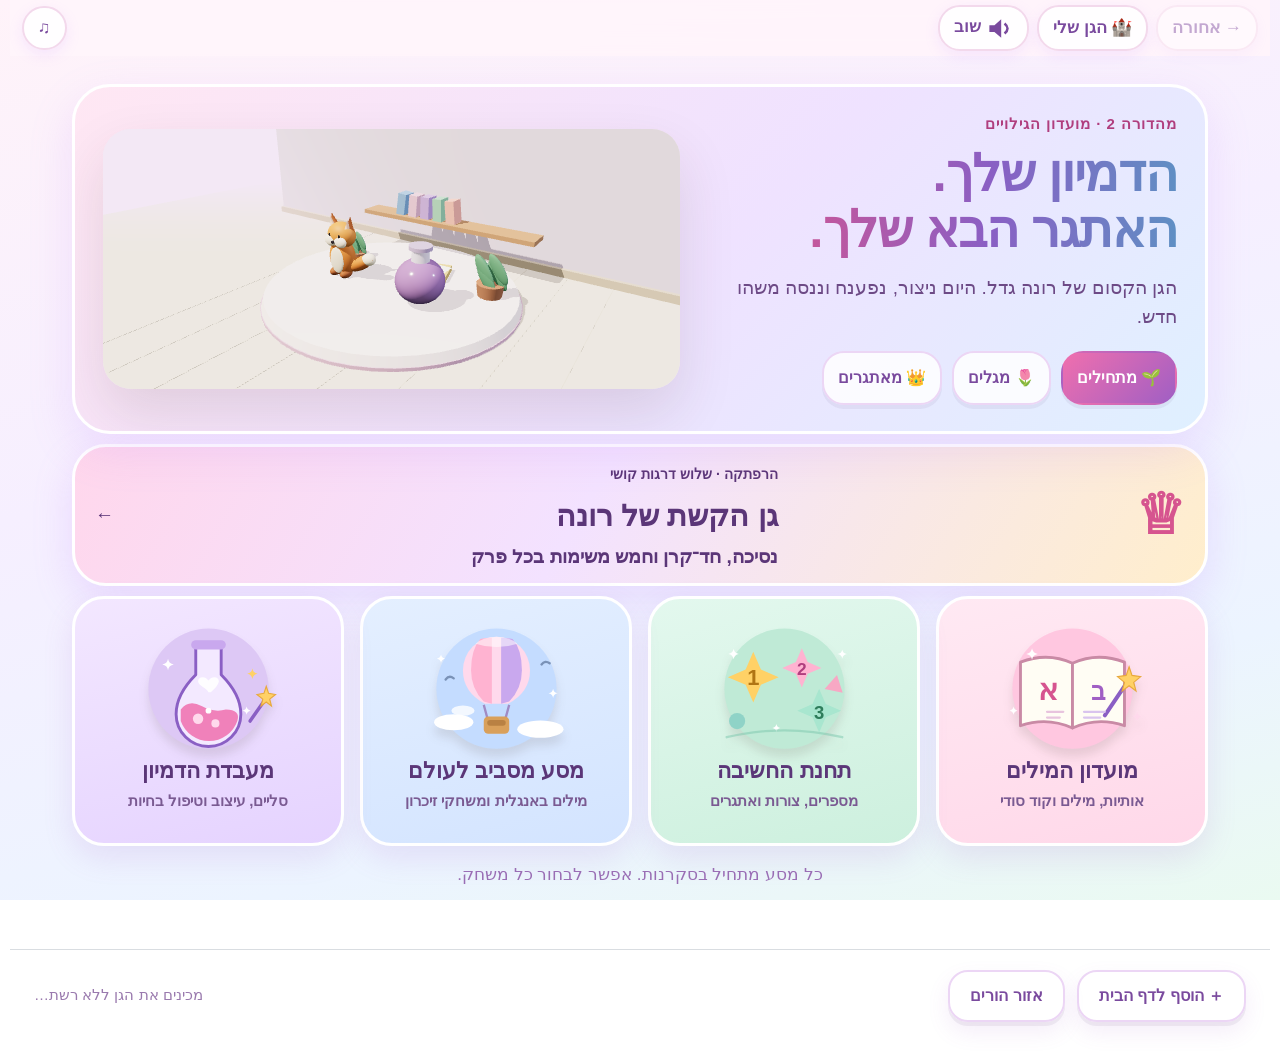
==== commit f35fe2cd: "Update index.html" ====
--- a/index.html
+++ b/index.html
@@ -1 +1 @@
-<!doctype html><html lang="he" dir="rtl"><head><meta charset="utf-8"><meta name="viewport" content="width=device-width,initial-scale=1"><meta name="theme-color" content="#a05fc4"><meta name="description" content="בוחרים, משחקים ויוצרים: עולם קטן של אותיות, מספרים ואנגלית. בלי חשבונות, בלי פרסומות."><title>הגן הקסום של רונה</title><link rel="manifest" href="manifest.webmanifest"><link rel="icon" href="icon.svg"><link rel="stylesheet" href="style.css"><link rel="stylesheet" href="v2.css"><link rel="stylesheet" href="graphics.css"><link rel="stylesheet" href="village.css"><link rel="stylesheet" href="magic.css"><link rel="stylesheet" href="landscape.css"><link rel="stylesheet" href="fixes2.css"></head><body><header><button id="home" aria-label="הביתה">🏰 <span>הגן שלי</span></button><button id="repeat" aria-label="לשמוע שוב את ההוראה">◖)) <span>שוב</span></button><button id="sound" aria-label="השתקת קול" aria-pressed="false">♫</button></header><main id="app" tabindex="-1"><section class="loading-state" role="status"><h1>מועדון הגילויים של רונה</h1><p>פותחים את המחברות ומכינים את המעבדות…</p></section></main><footer><button id="install">＋ הוסף לדף הבית</button><button id="parents">אזור הורים</button><span id="offline" role="status">מכינים את הגן ללא רשת…</span></footer><dialog id="modal"><div id="modalBody"></div><button id="closeModal">סגירה</button></dialog><audio id="voice" preload="none"></audio><script defer src="voice-0.js"></script><script defer src="voice-1.js"></script><script defer src="voice-2.js"></script><script defer src="voice-3.js"></script><script defer src="voice-4.js"></script><script defer src="voice-5.js"></script><script defer src="voice-6.js"></script><script defer src="voice-7.js"></script><script defer src="voice-8.js"></script><script defer src="voice-9.js"></script><script defer src="voice-10.js"></script><script defer src="voice-11.js"></script><script defer src="voice-12.js"></script><script defer src="app.js"></script><script defer src="voice-v2-0.js"></script><script defer src="voice-v2-1.js"></script><script defer src="voice-v2-2.js"></script><script defer src="voice-v2-3.js"></script><script defer src="voice-v2-4.js"></script><script defer src="voice-v2-5.js"></script><script defer src="voice-v2-6.js"></script><script defer src="voice-v2-7.js"></script><script defer src="voice-v2-8.js"></script><script defer src="voice-v2-9.js"></script><script defer src="voice-v2-10.js"></script><script defer src="voice-v2-11.js"></script><script defer src="voice-v2-12.js"></script><script defer src="voice-v2-13.js"></script><script defer src="voice-v2-14.js"></script><script defer src="voice-v2-15.js"></script><script defer src="voice-v2-16.js"></script><script defer src="voice-v2-17.js"></script><script defer src="voice-v2-18.js"></script><script defer src="voice-v2-19.js"></script><script defer src="voice-extra-0.js"></script><script defer src="voice-extra-1.js"></script><script defer src="voice-extra-2.js"></script><script defer src="voice-extra-3.js"></script><script defer src="v2.js"></script><script defer src="graphics-pack-0.js"></script><script defer src="graphics-pack-1.js"></script><script defer src="graphics-pack-2.js"></script><script defer src="graphics-pack-3.js"></script><script defer src="graphics-pack-4.js"></script><script defer src="graphics-pack-5.js"></script><script defer src="graphics-pack-6.js"></script><script defer src="graphics-pack-7.js"></script><script defer src="graphics-pack-8.js"></script><script defer src="graphics-pack-9.js"></script><script defer src="graphics-pack-10.js"></script><script defer src="graphics-pack-11.js"></script><script defer src="graphics-pack-12.js"></script><script defer src="graphics-pack-13.js"></script><script defer src="graphics.js"></script><script defer src="village-voice-0.js"></script><script defer src="village-voice-1.js"></script><script defer src="village-voice-2.js"></script><script defer src="village-voice-3.js"></script><script defer src="village-voice-4.js"></script><script defer src="village-voice-5.js"></script><script defer src="village-voice-6.js"></script><script defer src="village-voice-7.js"></script><script defer src="village-voice-8.js"></script><script defer src="village-voice-9.js"></script><script defer src="village-voice-10.js"></script><script defer src="village-voice-11.js"></script><script defer src="village-voice-12.js"></script><script defer src="village-voice-13.js"></script><script defer src="village-voice-14.js"></script><script defer src="village-voice-15.js"></script><script defer src="village-voice-16.js"></script><script defer src="village-voice-17.js"></script><script defer src="village-voice-18.js"></script><script defer src="village-voice-19.js"></script><script defer src="village-voice-20.js"></script><script defer src="village.js"></script><script defer src="magic.js"></script><script defer src="voice-achernar-0.js"></script><script defer src="voice-achernar-1.js"></script><script defer src="voice-achernar-2.js"></script><script defer src="voice-achernar-3.js"></script><script defer src="voice-achernar-4.js"></script><script defer src="voice-achernar-5.js"></script><script defer src="voice-achernar-6.js"></script><script defer src="voice-achernar-7.js"></script><script defer src="voice-achernar-lessons.js"></script><script defer src="phone-fit.js"></script><script defer src="fixes.js"></script></body></html>
+<!doctype html><html lang="he" dir="rtl"><head><meta charset="utf-8"><meta name="viewport" content="width=device-width,initial-scale=1"><meta name="theme-color" content="#a05fc4"><meta name="description" content="בוחרים, משחקים ויוצרים: עולם קטן של אותיות, מספרים ואנגלית. בלי חשבונות, בלי פרסומות."><title>הגן הקסום של רונה</title><link rel="manifest" href="manifest.webmanifest"><link rel="icon" href="icon.svg"><link rel="stylesheet" href="style.css"><link rel="stylesheet" href="v2.css"><link rel="stylesheet" href="graphics.css"><link rel="stylesheet" href="village.css"><link rel="stylesheet" href="magic.css"><link rel="stylesheet" href="landscape.css"><link rel="stylesheet" href="fixes2.css"><link rel="stylesheet" href="reading.css"></head><body><header><button id="home" aria-label="הביתה">🏰 <span>הגן שלי</span></button><button id="repeat" aria-label="לשמוע שוב את ההוראה">◖)) <span>שוב</span></button><button id="sound" aria-label="השתקת קול" aria-pressed="false">♫</button></header><main id="app" tabindex="-1"><section class="loading-state" role="status"><h1>מועדון הגילויים של רונה</h1><p>פותחים את המחברות ומכינים את המעבדות…</p></section></main><footer><button id="install">＋ הוסף לדף הבית</button><button id="parents">אזור הורים</button><span id="offline" role="status">מכינים את הגן ללא רשת…</span></footer><dialog id="modal"><div id="modalBody"></div><button id="closeModal">סגירה</button></dialog><audio id="voice" preload="none"></audio><script defer src="voice-0.js"></script><script defer src="voice-1.js"></script><script defer src="voice-2.js"></script><script defer src="voice-3.js"></script><script defer src="voice-4.js"></script><script defer src="voice-5.js"></script><script defer src="voice-6.js"></script><script defer src="voice-7.js"></script><script defer src="voice-8.js"></script><script defer src="voice-9.js"></script><script defer src="voice-10.js"></script><script defer src="voice-11.js"></script><script defer src="voice-12.js"></script><script defer src="app.js"></script><script defer src="voice-v2-0.js"></script><script defer src="voice-v2-1.js"></script><script defer src="voice-v2-2.js"></script><script defer src="voice-v2-3.js"></script><script defer src="voice-v2-4.js"></script><script defer src="voice-v2-5.js"></script><script defer src="voice-v2-6.js"></script><script defer src="voice-v2-7.js"></script><script defer src="voice-v2-8.js"></script><script defer src="voice-v2-9.js"></script><script defer src="voice-v2-10.js"></script><script defer src="voice-v2-11.js"></script><script defer src="voice-v2-12.js"></script><script defer src="voice-v2-13.js"></script><script defer src="voice-v2-14.js"></script><script defer src="voice-v2-15.js"></script><script defer src="voice-v2-16.js"></script><script defer src="voice-v2-17.js"></script><script defer src="voice-v2-18.js"></script><script defer src="voice-v2-19.js"></script><script defer src="voice-extra-0.js"></script><script defer src="voice-extra-1.js"></script><script defer src="voice-extra-2.js"></script><script defer src="voice-extra-3.js"></script><script defer src="v2.js"></script><script defer src="graphics-pack-0.js"></script><script defer src="graphics-pack-1.js"></script><script defer src="graphics-pack-2.js"></script><script defer src="graphics-pack-3.js"></script><script defer src="graphics-pack-4.js"></script><script defer src="graphics-pack-5.js"></script><script defer src="graphics-pack-6.js"></script><script defer src="graphics-pack-7.js"></script><script defer src="graphics-pack-8.js"></script><script defer src="graphics-pack-9.js"></script><script defer src="graphics-pack-10.js"></script><script defer src="graphics-pack-11.js"></script><script defer src="graphics-pack-12.js"></script><script defer src="graphics-pack-13.js"></script><script defer src="graphics.js"></script><script defer src="village-voice-0.js"></script><script defer src="village-voice-1.js"></script><script defer src="village-voice-2.js"></script><script defer src="village-voice-3.js"></script><script defer src="village-voice-4.js"></script><script defer src="village-voice-5.js"></script><script defer src="village-voice-6.js"></script><script defer src="village-voice-7.js"></script><script defer src="village-voice-8.js"></script><script defer src="village-voice-9.js"></script><script defer src="village-voice-10.js"></script><script defer src="village-voice-11.js"></script><script defer src="village-voice-12.js"></script><script defer src="village-voice-13.js"></script><script defer src="village-voice-14.js"></script><script defer src="village-voice-15.js"></script><script defer src="village-voice-16.js"></script><script defer src="village-voice-17.js"></script><script defer src="village-voice-18.js"></script><script defer src="village-voice-19.js"></script><script defer src="village-voice-20.js"></script><script defer src="village.js"></script><script defer src="magic.js"></script><script defer src="voice-achernar-0.js"></script><script defer src="voice-achernar-1.js"></script><script defer src="voice-achernar-2.js"></script><script defer src="voice-achernar-3.js"></script><script defer src="voice-achernar-4.js"></script><script defer src="voice-achernar-5.js"></script><script defer src="voice-achernar-6.js"></script><script defer src="voice-achernar-7.js"></script><script defer src="voice-achernar-lessons.js"></script><script defer src="phone-fit.js"></script><script defer src="fixes.js"></script><script defer src="reading-voice.js"></script><script defer src="reading.js"></script></body></html>
--- a/reading.css
+++ b/reading.css
@@ -0,0 +1,73 @@
+/* קוראים עם רונה — מסלול קריאה */
+.rd-panel{text-align:center}
+.rd-modes{display:grid;grid-template-columns:repeat(2,1fr);gap:16px;max-width:640px;margin:14px auto}
+.rd-mode{padding:22px 16px;background:#fdf2f8;border:2px solid #f3d9ec;border-radius:24px;min-height:140px}
+.rd-mode b{display:block;font-size:23px;margin:6px 0}
+.rd-mode small{font-size:16px;color:#6e6475}
+.rd-mode-icon{font-size:40px;display:block}
+.rd-parent-note{font-size:15px;color:#6e6475;max-width:520px;margin:8px auto 0}
+.rd-stages{display:grid;grid-template-columns:repeat(3,1fr);gap:14px;max-width:760px;margin:14px auto 10px}
+.rd-stage{padding:18px 12px;background:#fdf2f8;border:2px solid #f3d9ec;border-radius:22px;min-height:150px}
+.rd-stage b{display:block;font-size:23px;margin:2px 0}
+.rd-stage small{font-size:15px;color:#6e6475;display:block;min-height:36px}
+.rd-stage-icon{font-size:38px;display:block;font-weight:bold;color:#a05fc4;line-height:1.15}
+.rd-stage-locked{opacity:.55}
+.rd-stars{display:block;font-size:17px;margin-top:4px;min-height:22px}
+.rd-stars i{font-style:normal;font-size:13px;color:#8a7f95;margin-right:4px}
+.rd-garden-wrap{margin:8px auto 4px;max-width:560px}
+.rd-garden-label{font-size:15px;color:#6e6475;margin:0 0 6px}
+.rd-garden{width:100%;height:auto;display:block;filter:drop-shadow(0 3px 8px rgba(122,90,150,.18))}
+.rd-garden .rd-off{opacity:.22;filter:grayscale(1)}
+.rd-choices{max-width:700px}
+.rd-letter{font-size:56px;min-height:110px}
+.rd-wordcard{font-size:34px;min-height:100px;padding:14px 18px}
+.rd-choices.rd-word{grid-template-columns:repeat(auto-fit,minmax(150px,1fr))}
+.rd-celebrate{display:flex;flex-direction:column;align-items:center;gap:6px}
+.rd-friend-svg{width:56px;height:56px}
+.rd-friend-pop .rd-friend-svg{width:110px;height:110px;animation:rd-pop .6s ease}
+.rd-celebrate b{font-size:24px;color:#7a4a96}
+.rd-celebrate small{font-size:17px;color:#6e6475}
+.rd-gone{opacity:.35;filter:grayscale(.7);transition:opacity .3s}
+@keyframes rd-pop{0%{transform:scale(0)}70%{transform:scale(1.25)}100%{transform:scale(1)}}
+/* טלפון: כל המסך (מצב/מפה) נכנס במסך אחד בלי גלילה */
+@media(max-width:700px){
+ .rd-screen .eyebrow{font-size:13px;margin:0}
+ .rd-screen h1{font-size:26px;margin:2px 0 4px}
+ .rd-screen .title-row{margin:0 0 4px}
+ .rd-screen .panel{padding:12px 10px}
+ .rd-screen .instruction{font-size:17px;margin:2px 0 6px}
+ .rd-modes{grid-template-columns:1fr;gap:10px;margin:8px auto}
+ .rd-mode{min-height:0;padding:12px 14px;display:flex;align-items:center;gap:12px;text-align:right}
+ .rd-mode-icon{font-size:34px}
+ .rd-mode b{font-size:19px;margin:0 0 2px}
+ .rd-mode small{font-size:14px}
+ .rd-parent-note{font-size:13px;margin-top:8px}
+ .rd-stages{grid-template-columns:1fr;gap:8px;max-width:420px;margin:8px auto 6px}
+ .rd-stage{min-height:0;padding:8px 12px;display:grid;grid-template-columns:auto 1fr auto;align-items:center;gap:10px;text-align:right}
+ .rd-stage-icon{font-size:26px}
+ .rd-stage-icon svg{width:24px;height:24px}
+ .rd-stage b{font-size:18px;margin:0}
+ .rd-stage small{font-size:13px;min-height:0}
+ .rd-stars{font-size:14px;min-height:0;margin:0;text-align:left;max-width:86px}
+ .rd-garden-wrap{margin:4px auto 2px;max-width:330px}
+ .rd-garden-label{font-size:13px;margin-bottom:3px}
+ .rd-screen .tools{margin-top:6px}
+ .rd-letter{font-size:44px;min-height:92px}
+ .rd-wordcard{font-size:28px}
+}
+/* טלפון בשכיבה: עוד צמצום אנכי */
+@media(max-height:520px){
+ .rd-screen h1{font-size:22px}
+ .rd-garden-wrap{max-width:260px}
+ .rd-stage{padding:6px 12px}
+}
+@media(orientation:landscape) and (max-height:520px){
+ .rd-screen .rd-stages{margin:4px auto;gap:8px}
+ .rd-screen .rd-stage{min-height:0;padding:6px 10px}
+ .rd-screen .rd-stage-icon{font-size:26px}
+ .rd-screen .rd-stage b{font-size:19px}
+ .rd-screen .rd-stage small{font-size:13px;min-height:28px}
+ .rd-screen .rd-garden-wrap{max-width:205px;margin-top:2px}
+ .rd-screen .rd-garden-label{font-size:12px;margin-bottom:2px}
+ .rd-screen .rd-stars{font-size:13px;min-height:16px;margin-top:2px}
+}
